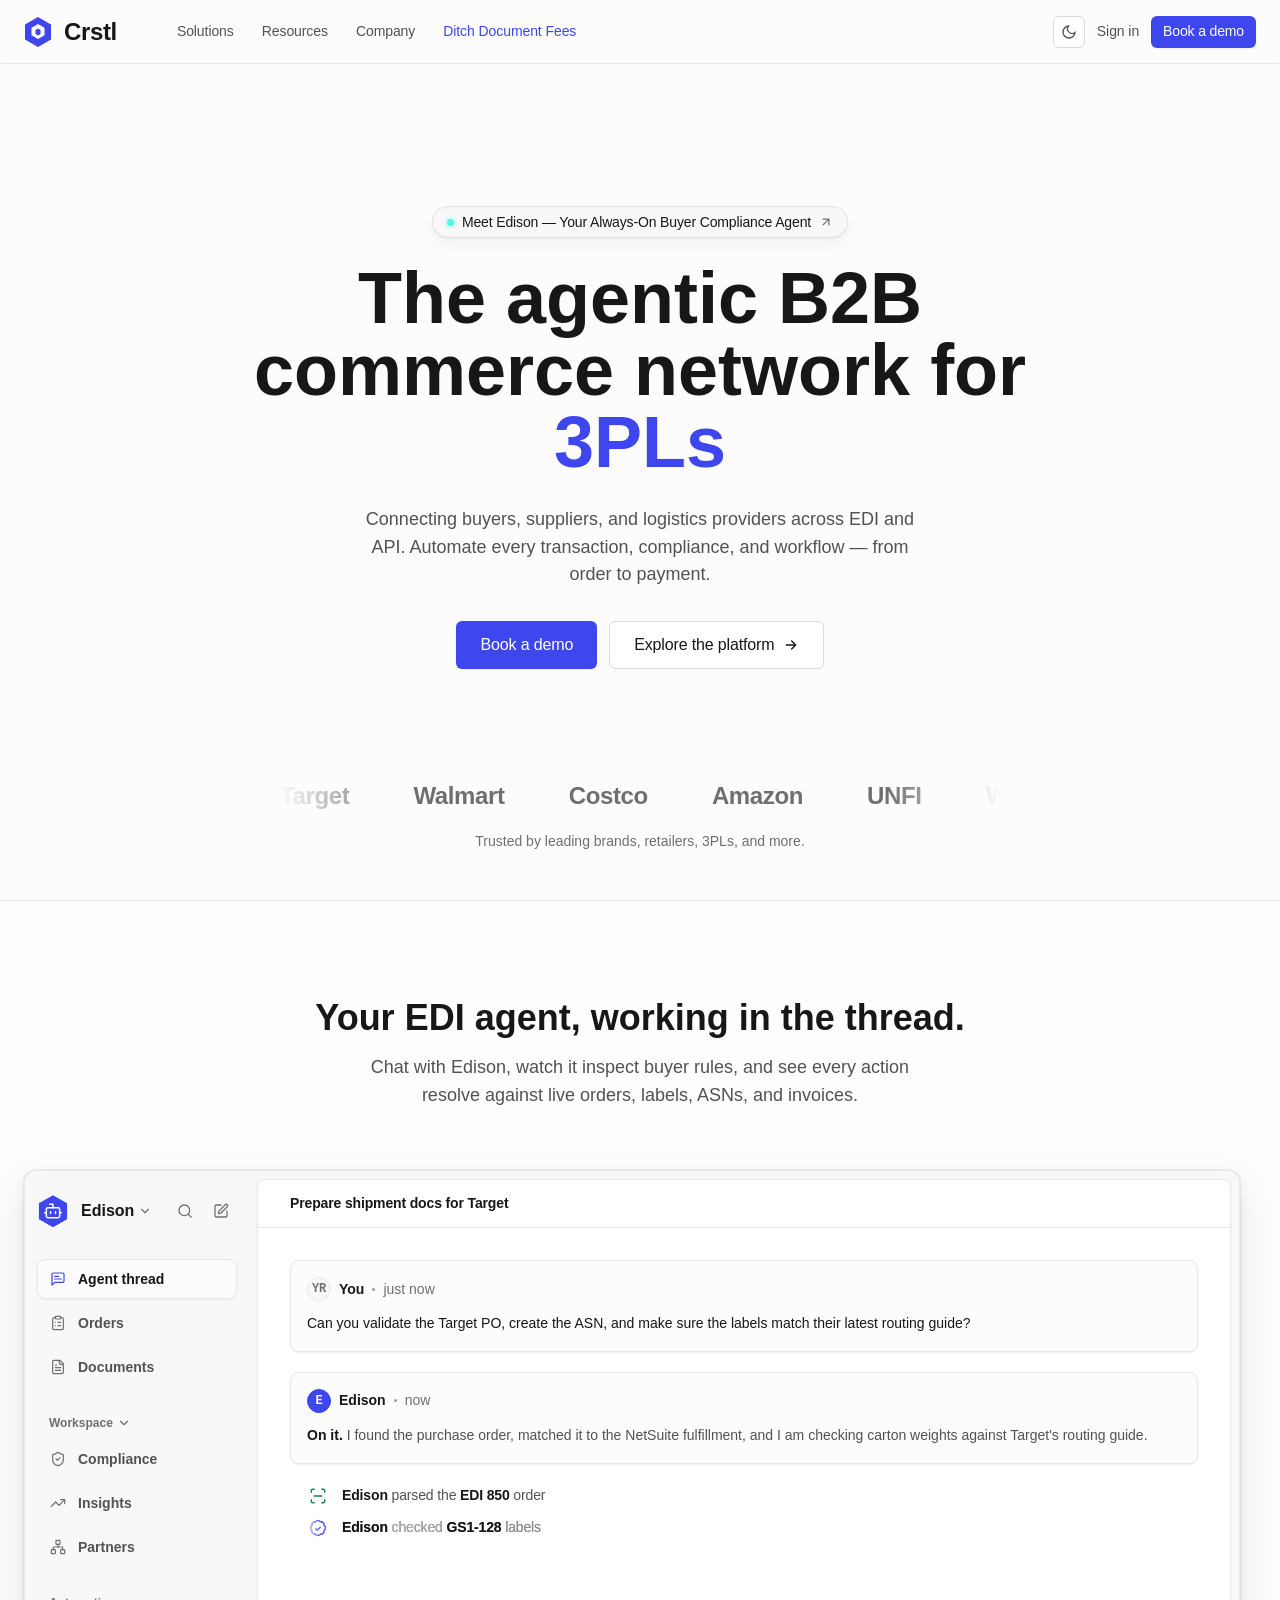
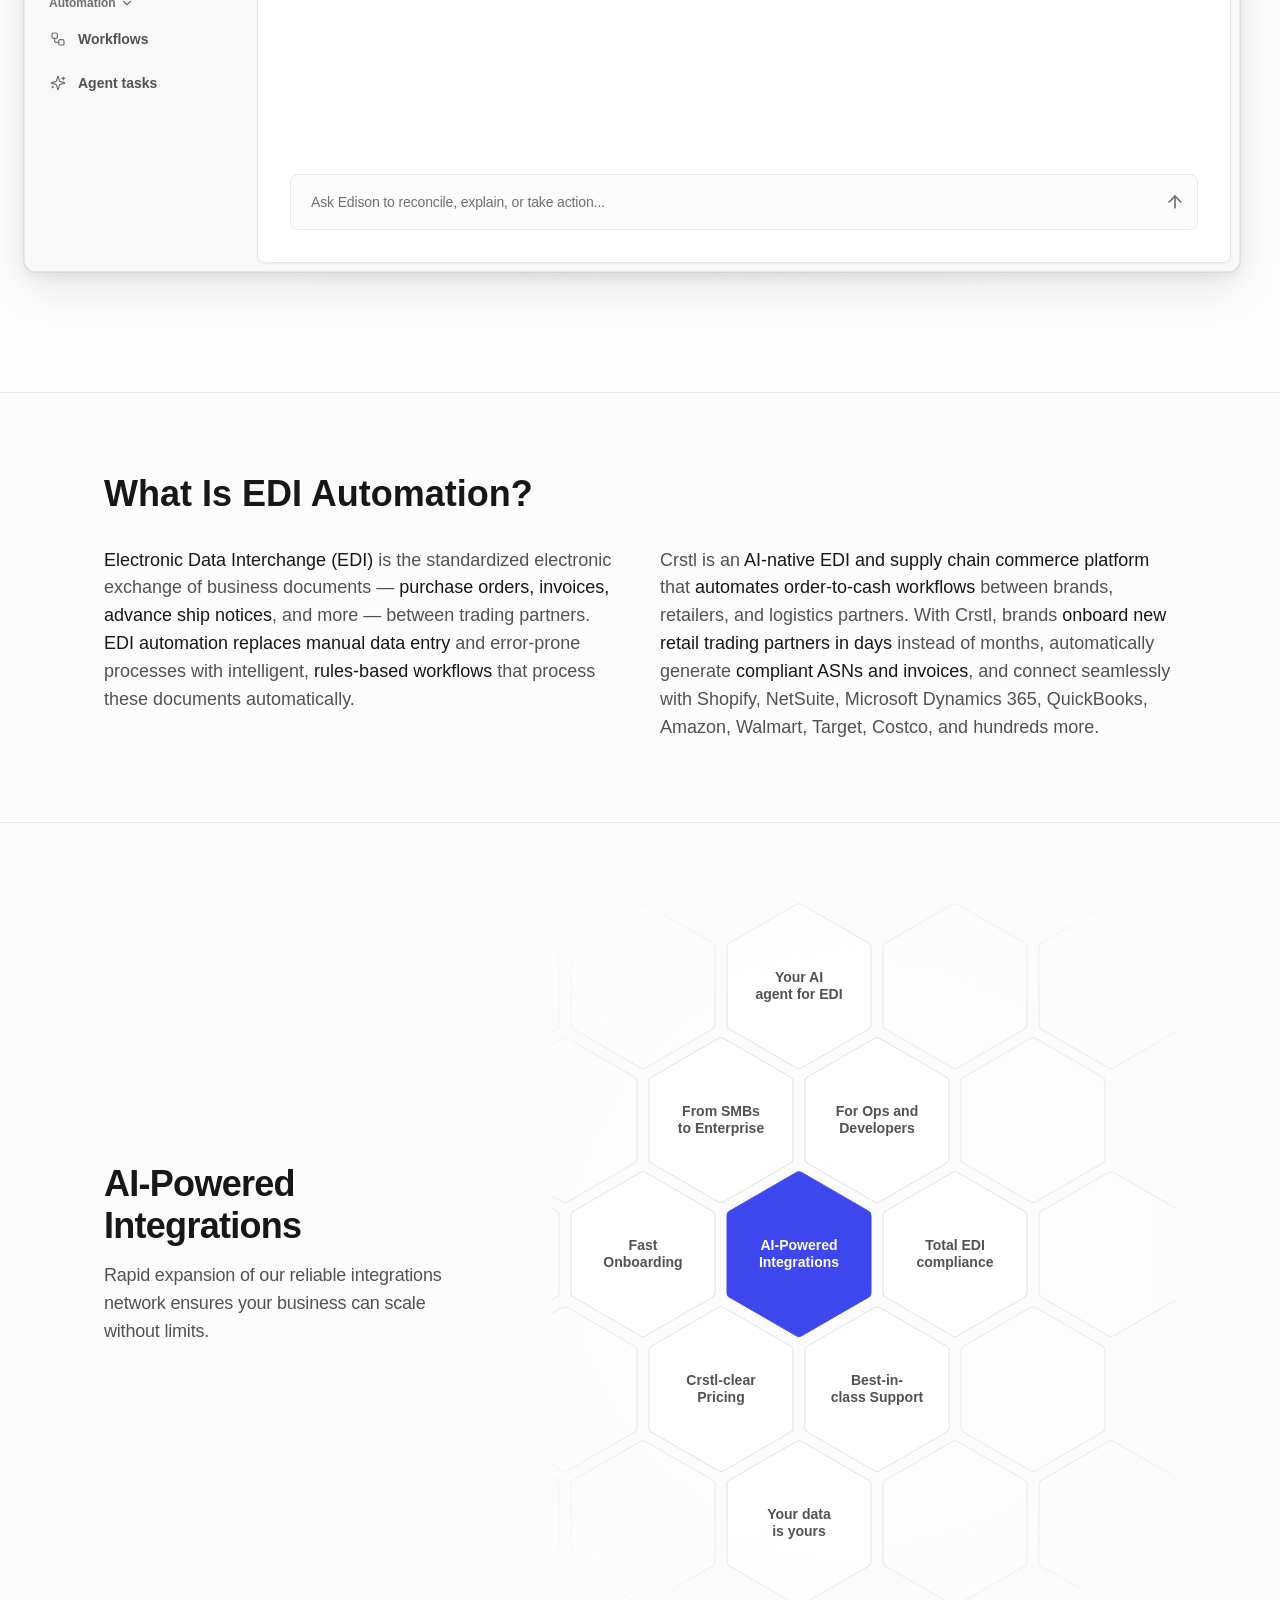
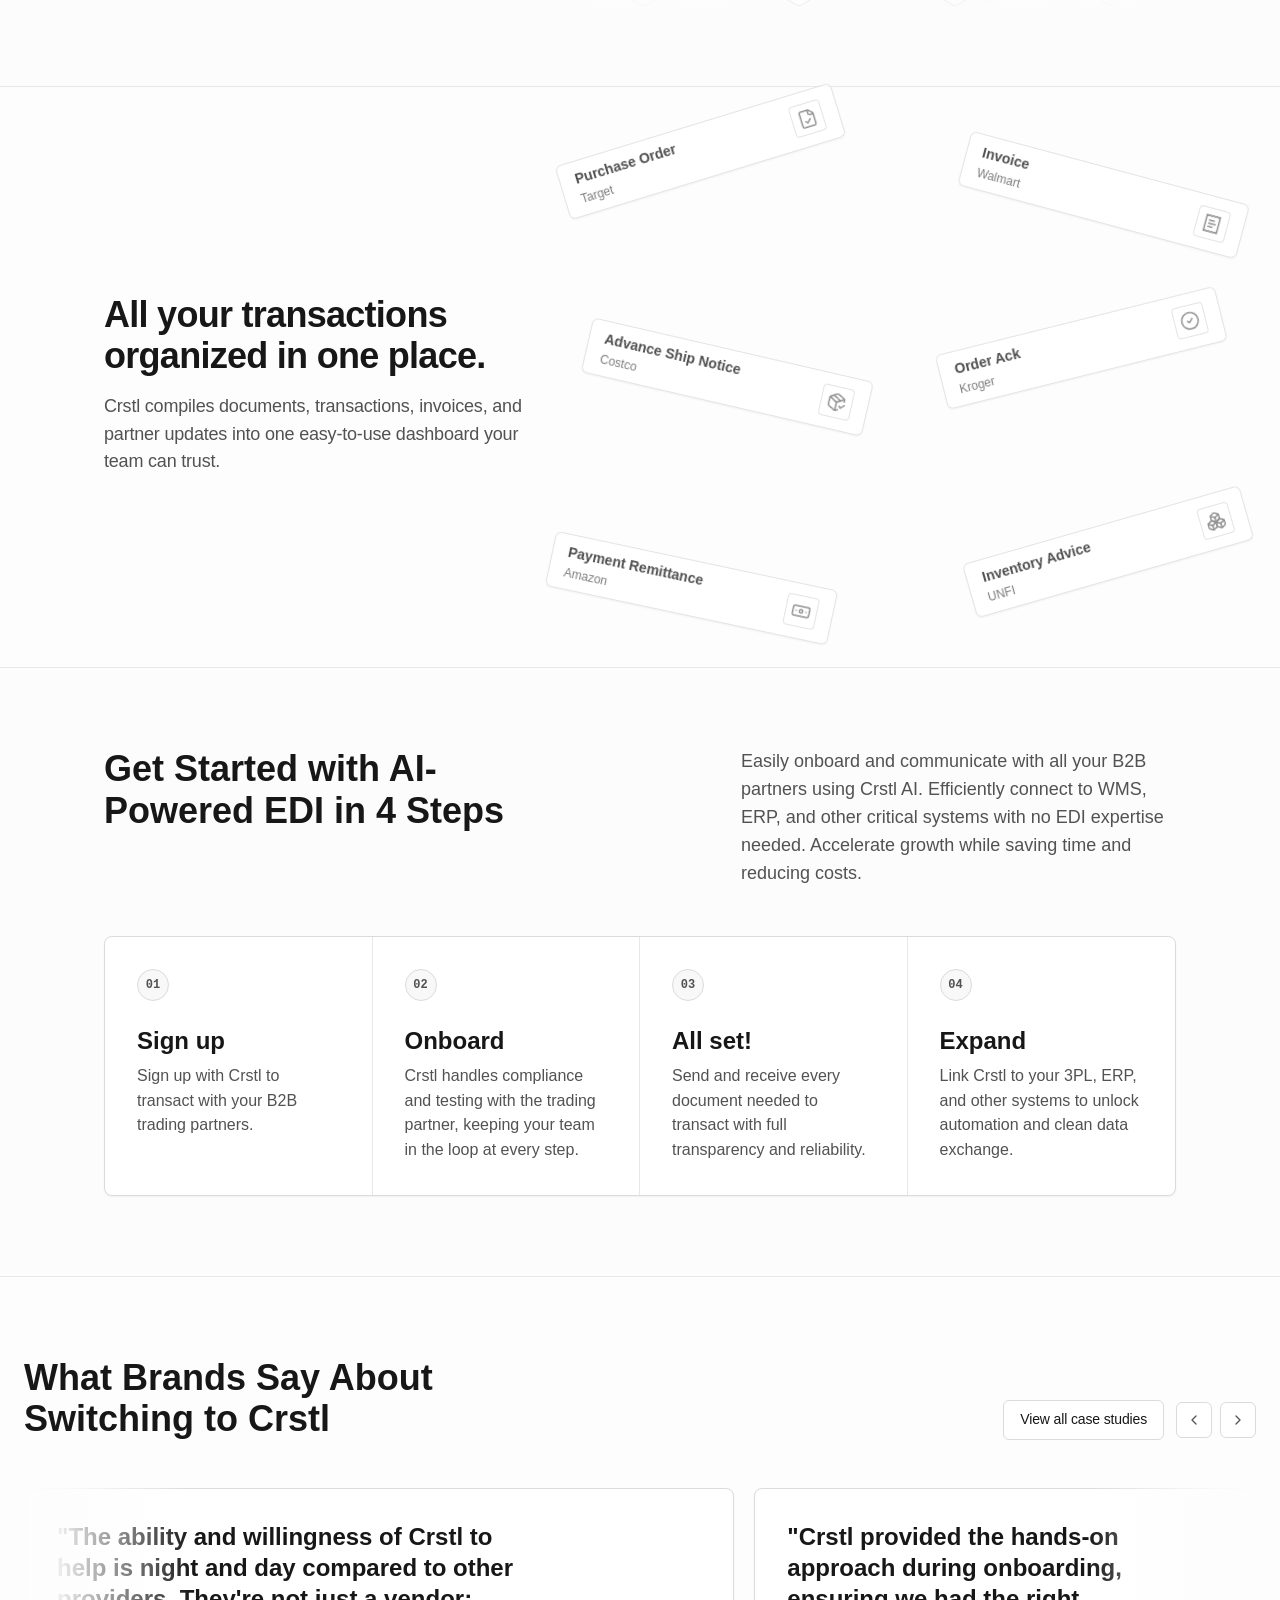
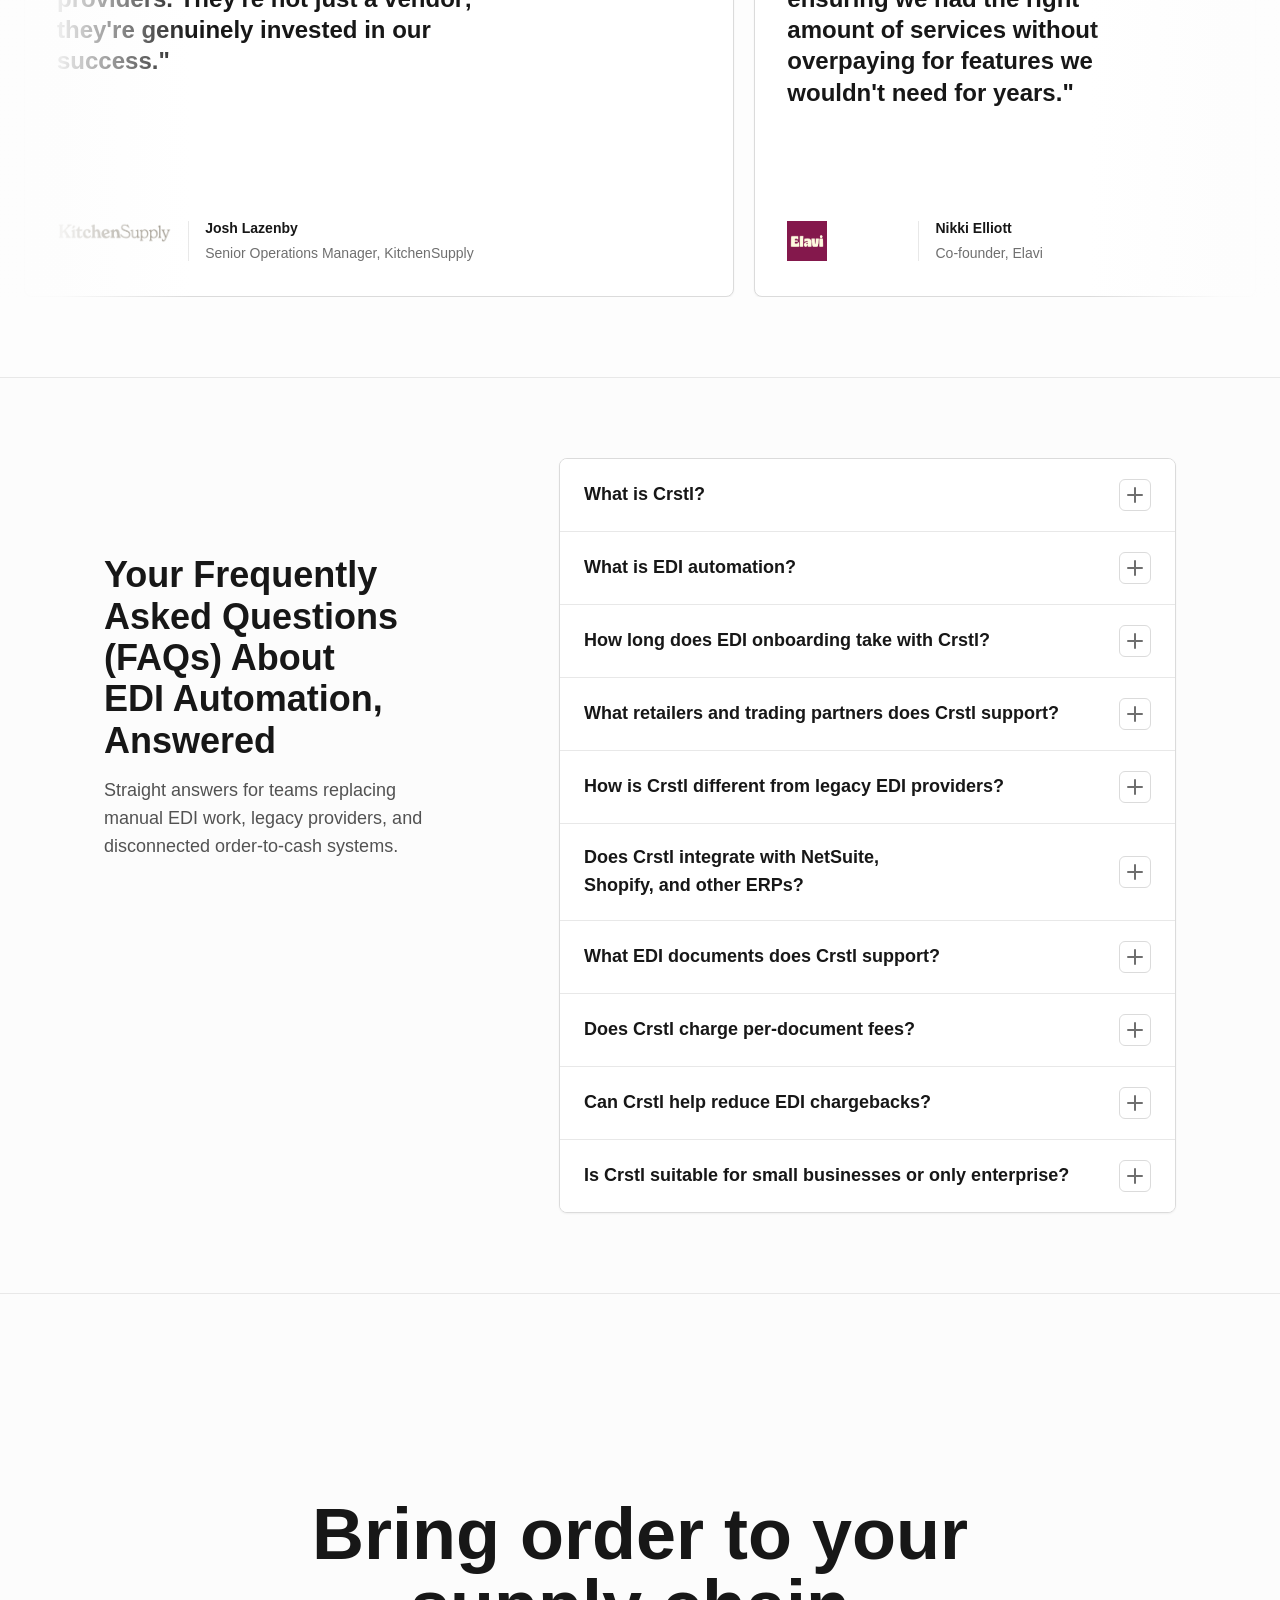
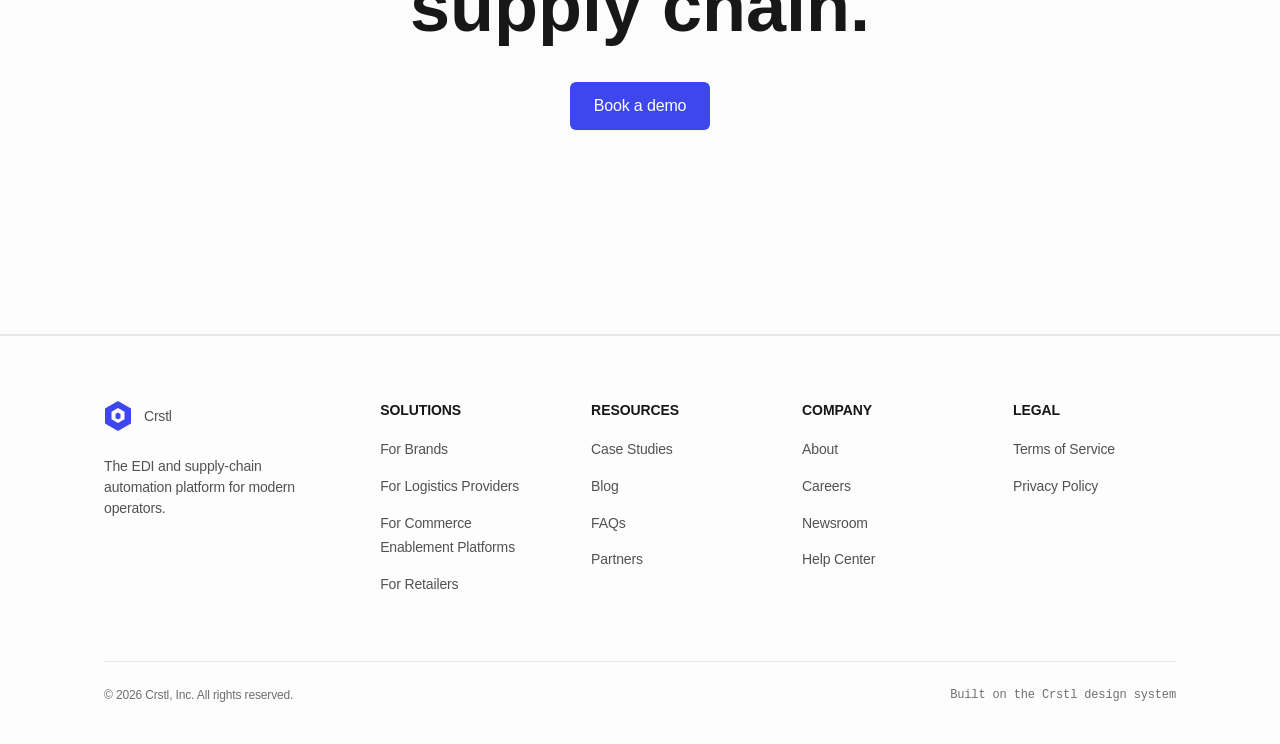
==== index.html @ 3ece81dc "Add GitHub Pages index" ====
<!DOCTYPE html>
<html lang="en" data-theme="light">
<head>
  <meta charset="UTF-8" />
  <meta name="viewport" content="width=device-width, initial-scale=1.0" />
  <title>Crstl — EDI &amp; supply-chain automation</title>

  <!-- The one and only design-system stylesheet -->
  <link rel="stylesheet" href="crstl-design-system.css" />
  <script src="crstl-brand-toggle.js" defer></script>

  <style>
    /* ========================================================================
       HOMEPAGE — visual-system layer.
       Hexagons, squares/rectangles, edge-fade masks, sequenced box reveals.
       Everything below references the design-system tokens — no raw values
       except geometry the token set intentionally leaves to the page.
       Geometry is functional only: no decorative background grids, corner
       ticks, corner slash marks, ornamental line work, or standalone shape badges.
       ===================================================================== */

    :root {
      --home-section-head-width: calc(var(--space-20) + var(--space-20) + var(--space-20) + var(--space-20) + var(--space-20) + var(--space-20) + var(--space-20) + var(--space-20));
      --home-brand-mark-width: calc(var(--size-control-sm) - var(--space-1));
      --home-marquee-width: calc(var(--content-width) - var(--space-20) - var(--space-20) - var(--space-20) - var(--space-20) - var(--space-20));
      --home-hero-art-width: calc(var(--space-20) + var(--space-20) + var(--space-20) + var(--space-20) + var(--space-20) + var(--space-10));
      --home-hero-art-width-compact: calc(var(--space-20) + var(--space-20) + var(--space-20) + var(--space-20) + var(--space-20) + var(--space-5));
      --home-hex-gap: calc(var(--space-2) - var(--borderwidth-md));
      --home-hex-row-offset: calc(var(--size-control-sm) - var(--space-1));
      --home-honeycomb-gap: var(--space-3);
      --home-honeycomb-grid-width: calc(100% + var(--space-20) + var(--space-20));
      --home-honeycomb-cell-width: clamp(calc(var(--space-20) + var(--space-8)), 18vw, calc(var(--space-20) + var(--space-16)));
      --home-honeycomb-row-offset: calc(0px - var(--space-8));
      --home-honeycomb-field-shift: calc(var(--space-5) - var(--home-honeycomb-cell-width) - var(--home-honeycomb-gap));
      --home-hex-corner-radius: var(--radius-xs);
      --home-comb-proximity-range: calc(var(--home-honeycomb-cell-width) + var(--space-20));
      --home-stack-stage-height: clamp(
        calc(var(--space-20) + var(--space-20) + var(--space-20) + var(--space-20) + var(--space-20)),
        34vw,
        calc(var(--space-20) + var(--space-20) + var(--space-20) + var(--space-20) + var(--space-20) + var(--space-5))
      );
      --home-stack-row-offset: calc(var(--home-txn-height) + var(--space-4));
      --home-txn-width: clamp(
        calc(var(--space-20) + var(--space-20) + var(--space-8)),
        30vw,
        calc(var(--space-20) + var(--space-20) + var(--space-20) + var(--space-12))
      );
      --home-txn-height: var(--size-row);
      --home-testimonial-logo-size: var(--size-avatar-lg);
      --home-icon-mark-size: var(--size-control-lg);
      --home-icon-mark-height: calc(var(--size-control-lg) + var(--space-1));
      --home-card-hover-lift: calc(var(--space-1) * -1);
      --home-motion-pulse-duration: 2400ms;
      --home-motion-sonar-duration: 2000ms;
      --home-motion-marquee-duration: 60000ms;
      --home-motion-connector-fill: 500ms;
      --home-motion-rotator-hold: 3300ms;
      --home-motion-rotator-reset: 400ms;
      --home-motion-pipeline-step: 3200ms;
      --home-motion-pipeline-reset: 2200ms;
      --home-motion-agent-row: 360ms;
      --home-motion-agent-active: 1250ms;
      --home-motion-agent-reset: 520ms;
      --home-motion-agent-shimmer: 1900ms;
      --home-motion-stack-arrange: 620ms;
      --home-motion-stack-arrange-stagger: 90ms;
      --home-motion-txn-icon-race: 1100ms;
      --home-motion-txn-icon-complete: 720ms;
      --home-motion-txn-icon-stagger: 120ms;
      --home-motion-stack-follow: 80ms;
      --home-motion-reveal-stagger: 90ms;
      --edison-nav-width: calc(var(--space-20) + var(--space-20) + var(--space-16));
    }

    /* ---------- shared layout ---------- */
    .wrap {
      width: 100%;
      max-width: var(--content-width);
      margin-inline: auto;
      padding-inline: var(--page-padding-inline);
    }
    .wrap--xl { max-width: var(--content-width-xl); }

    section { position: relative; }
    .section-anchor {
      position: absolute;
      inset: 0 auto auto 0;
      width: 1px;
      height: 1px;
      pointer-events: none;
    }

    .section-head { max-width: var(--home-section-head-width); margin-bottom: var(--space-12); }
    .section-head h2 {
      font: var(--weight-bold) var(--title-3);
      letter-spacing: var(--tracking-title-3);
      color: hsl(var(--text-primary));
      margin: var(--space-4) 0 var(--space-4);
    }
    .section-head p {
      font: var(--text-lg);
      letter-spacing: var(--tracking-lg);
      color: hsl(var(--text-secondary));
      margin: 0;
    }
    .transactions-split {
      display: grid;
      grid-template-columns: repeat(var(--grid-columns), minmax(0, 1fr));
      column-gap: var(--space-12);
      row-gap: var(--space-10);
      align-items: center;
    }
    .transactions-split .section-head {
      grid-column: 1 / span 5;
      margin-bottom: 0;
    }
    .transactions-split .stack-stage {
      grid-column: 7 / span 6;
    }

    /* ---------- header / nav ---------- */
    .site-header {
      position: sticky; top: 0;
      z-index: var(--layer-header);
      height: var(--size-nav);
      display: flex; align-items: center;
      background: hsl(var(--bg-base) / 0.78);
      backdrop-filter: blur(var(--blur-md)) saturate(160%);
      -webkit-backdrop-filter: blur(var(--blur-md)) saturate(160%);
      border-bottom: var(--borderwidth-sm) solid hsl(var(--border-muted));
    }
    .site-header .wrap {
      display: flex; align-items: center; gap: var(--space-8);
    }
    .brand {
      display: inline-flex; align-items: center; gap: var(--space-3);
      font: var(--weight-bold) var(--title-1);
      letter-spacing: var(--tracking-title-1);
      color: hsl(var(--text-primary));
    }
    .brand:hover { color: hsl(var(--text-primary)); }
    .brand-mark { width: var(--home-brand-mark-width); height: var(--size-control-sm); display: block; }
    .nav-links {
      --nav-highlight-x: 0px;
      --nav-highlight-w: 0px;
      --nav-menu-x: 0px;
      --nav-menu-width: 680px;
      --nav-menu-height: 320px;
      position: relative;
      display: flex; align-items: center; gap: var(--space-1);
      margin-left: var(--space-4);
      min-height: var(--size-nav);
    }
    .nav-menu__list {
      position: relative;
      display: flex;
      align-items: center;
      gap: var(--space-1);
    }
    .nav-menu__highlight {
      position: absolute;
      z-index: 0;
      top: 50%;
      left: 0;
      width: var(--nav-highlight-w);
      height: var(--size-control-sm);
      border-radius: var(--radius-pill);
      background: hsl(var(--bg-hover));
      border: var(--borderwidth-sm) solid hsl(var(--border-muted));
      opacity: 0;
      transform: translate3d(var(--nav-highlight-x), -50%, 0);
      transition:
        opacity var(--speed-feedback) var(--ease-standard),
        transform var(--speed-transition) var(--ease-out),
        width var(--speed-transition) var(--ease-out);
    }
    .nav-links.is-open .nav-menu__highlight { opacity: 1; }
    .nav-link {
      position: relative;
      z-index: 1;
      display: inline-flex;
      align-items: center;
      justify-content: center;
      gap: var(--space-1);
      height: var(--size-control-sm);
      padding: 0 var(--space-3);
      border: 0;
      border-radius: var(--radius-pill);
      background: transparent;
      font: var(--weight-medium) var(--text-sm);
      letter-spacing: var(--tracking-sm);
      color: hsl(var(--text-secondary));
      cursor: pointer;
      transition: color var(--speed-feedback) var(--ease-standard);
    }
    .nav-link:hover,
    .nav-link.is-active { color: hsl(var(--text-primary)); }
    .nav-link--accent { color: hsl(var(--accent)); }
    .nav-link--accent:hover { color: hsl(var(--accent-hover)); }
    .nav-menu__dropdown {
      position: absolute;
      z-index: var(--layer-dropdown);
      top: calc(100% + var(--space-2));
      left: 0;
      width: var(--nav-menu-width);
      height: var(--nav-menu-height);
      opacity: 0;
      visibility: hidden;
      pointer-events: none;
      transform: translate3d(var(--nav-menu-x), calc(var(--space-2) * -1), 0);
      transition:
        opacity var(--speed-feedback) var(--ease-standard),
        visibility 0s linear var(--speed-feedback),
        transform var(--speed-transition) var(--ease-out),
        width var(--speed-transition) var(--ease-out),
        height var(--speed-transition) var(--ease-out);
    }
    .nav-links.is-open .nav-menu__dropdown {
      opacity: 1;
      visibility: visible;
      pointer-events: auto;
      transform: translate3d(var(--nav-menu-x), 0, 0);
      transition:
        opacity var(--speed-feedback) var(--ease-standard),
        visibility 0s linear 0s,
        transform var(--speed-transition) var(--ease-out),
        width var(--speed-transition) var(--ease-out),
        height var(--speed-transition) var(--ease-out);
    }
    .nav-menu__surface {
      position: relative;
      width: 100%;
      height: 100%;
      overflow: hidden;
      border-radius: var(--radius-xl);
      background:
        linear-gradient(180deg, hsl(var(--bg-overlay) / 0.96), hsl(var(--bg-overlay) / 0.92)),
        hsl(var(--bg-overlay));
      border: var(--borderwidth-sm) solid hsl(var(--border-muted));
      box-shadow: var(--shadow-float);
      backdrop-filter: blur(var(--blur-lg)) saturate(180%);
      -webkit-backdrop-filter: blur(var(--blur-lg)) saturate(180%);
    }
    .nav-menu__surface::before {
      content: "";
      position: absolute;
      inset: 0;
      pointer-events: none;
      border-radius: inherit;
      background: linear-gradient(135deg, hsl(var(--text-primary) / 0.09), transparent 38%);
      opacity: 0.8;
    }
    .nav-menu-panel {
      position: absolute;
      inset: 0;
      display: flex;
      flex-direction: column;
      min-width: 100%;
      opacity: 0;
      visibility: hidden;
      transform: translateY(var(--space-2));
      transition:
        opacity var(--speed-feedback) var(--ease-standard),
        visibility 0s linear var(--speed-feedback),
        transform var(--speed-transition) var(--ease-out);
    }
    .nav-menu-panel.is-active {
      opacity: 1;
      visibility: visible;
      transform: translateY(0);
      transition-delay: 40ms, 0s, 0s;
    }
    .nav-panel__body {
      display: grid;
      flex: 1 1 auto;
      gap: 0;
      padding: var(--space-5) var(--space-6);
    }
    .nav-panel__body--solutions { grid-template-columns: minmax(0, 1.45fr) minmax(0, 1fr); }
    .nav-panel__body--resources { grid-template-columns: repeat(2, minmax(0, 1fr)); }
    .nav-panel__body--company { grid-template-columns: minmax(0, 1fr); }
    .nav-panel__group {
      min-width: 0;
      padding-right: var(--space-5);
    }
    .nav-panel__group + .nav-panel__group {
      padding-right: 0;
      padding-left: var(--space-5);
      border-left: var(--borderwidth-sm) solid hsl(var(--border-muted));
    }
    .nav-panel__eyebrow {
      margin: 0 0 var(--space-3);
      font: var(--weight-semibold) var(--text-xs);
      letter-spacing: 0.06em;
      text-transform: uppercase;
      color: hsl(var(--text-tertiary));
    }
    .nav-panel__items {
      display: grid;
      gap: var(--space-1);
    }
    .nav-panel__items--two { grid-template-columns: repeat(2, minmax(0, 1fr)); }
    .nav-panel__item {
      display: block;
      min-width: 0;
      padding: var(--space-2) var(--space-3);
      border-radius: var(--radius-md);
      color: hsl(var(--text-secondary));
      transition:
        background-color var(--speed-feedback) var(--ease-standard),
        color var(--speed-feedback) var(--ease-standard),
        transform var(--speed-feedback) var(--ease-standard);
    }
    .nav-panel__item:hover {
      background: hsl(var(--bg-hover));
      color: hsl(var(--text-primary));
      transform: translateY(-1px);
    }
    .nav-panel__title {
      display: block;
      font: var(--weight-semibold) var(--text-sm);
      letter-spacing: var(--tracking-sm);
      color: hsl(var(--text-primary));
    }
    .nav-panel__description {
      display: block;
      margin-top: 2px;
      font: var(--text-xs);
      letter-spacing: var(--tracking-xs);
      line-height: 1.35;
      color: hsl(var(--text-tertiary));
    }
    .nav-panel__footer {
      position: relative;
      z-index: 1;
      display: flex;
      align-items: center;
      justify-content: space-between;
      gap: var(--space-4);
      min-height: var(--size-header);
      padding: var(--space-3) var(--space-6);
      border-top: var(--borderwidth-sm) solid hsl(var(--border-muted));
      background: hsl(var(--bg-canvas) / 0.55);
      font: var(--text-sm);
      letter-spacing: var(--tracking-sm);
      color: hsl(var(--text-tertiary));
    }
    .nav-panel__footer strong {
      font-weight: var(--weight-semibold);
      color: hsl(var(--text-primary));
    }
    .nav-panel__footer a {
      display: inline-flex;
      align-items: center;
      gap: var(--space-1);
      color: hsl(var(--accent));
      font-weight: var(--weight-medium);
      white-space: nowrap;
    }
    .nav-panel__footer a:hover { color: hsl(var(--accent-hover)); }
    .nav-right { margin-left: auto; display: flex; align-items: center; gap: var(--space-3); }
    .nav-ghost {
      font: var(--weight-medium) var(--text-sm);
      letter-spacing: var(--tracking-sm);
      color: hsl(var(--text-secondary));
    }
    .nav-ghost:hover { color: hsl(var(--text-primary)); }

    /* above-the-fold: hero + trust strip share the first screen */
    .first-screen {
      min-height: calc(100svh - var(--size-nav));
      display: flex;
      flex-direction: column;
    }

    /* ---------- hero ---------- */
    .hero {
      flex: 1 1 auto;
      display: flex;
      align-items: center;
      padding-block: var(--space-20) var(--space-8);
      overflow: hidden;
    }
    .hero .wrap--xl {
      width: 100%;
      max-width: calc(var(--space-20) * 12);
      display: flex;
      flex-direction: column;
      align-items: center;
      text-align: center;
    }
    .hero-edison-pill {
      margin-bottom: var(--space-6);
    }
    .hero-copy {
      display: flex;
      flex-direction: column;
      align-items: center;
      width: 100%;
      max-width: 100%;
      min-width: 0;
    }
    .hero h1 {
      font: var(--weight-bold) var(--title-5);
      letter-spacing: 0;
      color: hsl(var(--text-primary));
      margin: 0 0 var(--space-5);
      max-width: 100%;
    }
    .hero h1 .accent { color: hsl(var(--accent)); }
    .hero-title-line,
    .hero-title-rotator {
      display: block;
    }
    .hero-title-line {
      white-space: nowrap;
    }
    .hero-title-rotator {
      color: hsl(var(--accent));
      text-align: center;
    }
    .hero-title-rotator .rotator > span {
      color: inherit;
    }
    /* rotating segment sits on its own centered line */
    .hero h1 .for {
      font-family: var(--font-display);
      font-style: italic;
      font-weight: var(--weight-regular);
      color: hsl(var(--text-primary));
    }
    .rotator {
      display: inline-grid;          /* all words stacked in one cell */
      vertical-align: bottom;
      overflow: hidden;
      height: 1.1em;
      text-align: center;
      justify-items: center;
    }
    .rotator > span {
      grid-area: 1 / 1;              /* overlap every word */
      color: hsl(var(--text-primary));
      white-space: nowrap;
      /* base = "waiting below"; fade + slide-up driven by the feedback token */
      opacity: 0;
      transform: translateY(0.6em);
      transition: opacity var(--speed-transition) var(--ease-standard),
                  transform var(--speed-transition) var(--ease-standard);
    }
    .rotator > span.is-current { opacity: 1; transform: translateY(0); }
    .rotator > span.is-prev    { opacity: 0; transform: translateY(-0.6em); }
    @media (prefers-reduced-motion: reduce) {
      .rotator > span { transition: none; }
    }
    .hero-sub {
      font: var(--text-lg);
      letter-spacing: 0;
      color: hsl(var(--text-secondary));
      width: 100%;
      max-width: 58ch;
      margin: 0 0 var(--space-8);
    }
    .hero-cta {
      display: flex;
      align-items: center;
      justify-content: center;
      gap: var(--space-3);
      flex-wrap: wrap;
    }

    /* ---------- brand marquee strip — blends into the hero (no band lines) ---------- */
    .logo-strip {
      flex: none;
      background: transparent;          /* same surface as the hero */
      padding-block: var(--space-4) var(--space-12);
    }
    .logo-strip-lead {
      text-align: center;
      margin-block: var(--space-5) 0;   /* shorthand was zeroing margin-inline: auto from .wrap */
      font: var(--text-sm);
      letter-spacing: 0;
      color: hsl(var(--text-tertiary));
    }
    /* narrower carousel, centered, edges faded out (edge-fade masks) */
    .marquee {
      position: relative;
      width: 100%;
      max-width: var(--home-marquee-width);
      margin-inline: auto;
      overflow: hidden;                 /* clip the track to the narrow box → centers */
      -webkit-mask-image: linear-gradient(90deg, transparent 0%, #000 16%, #000 84%, transparent 100%);
              mask-image: linear-gradient(90deg, transparent 0%, #000 16%, #000 84%, transparent 100%);
      -webkit-mask-repeat: no-repeat;
              mask-repeat: no-repeat;
    }
    .marquee-track {
      display: flex;
      align-items: center;
      width: max-content;
      animation: marquee var(--home-motion-marquee-duration) linear infinite;  /* slow drift */
    }
    .marquee:hover .marquee-track { animation-play-state: paused; }
    @keyframes marquee { to { transform: translateX(-50%); } }
    .brand-logo {
      flex: none;
      margin-right: var(--space-16);   /* margin, not gap → seamless -50% loop */
      font: var(--weight-semibold) var(--title-1);
      letter-spacing: var(--tracking-title-1);
      font-family: var(--font-display);
      color: hsl(var(--text-tertiary));
      white-space: nowrap;
      user-select: none;
      transition: color var(--speed-feedback) var(--ease-standard);
    }
    .brand-logo:hover { color: hsl(var(--text-primary)); }

    /* hero hexagon honeycomb visual */
    .hero-art {
      position: relative;
      aspect-ratio: 1 / 1;
      max-width: var(--home-hero-art-width);
      max-height: 56vh;
      margin-inline: auto;
      justify-self: end;
      -webkit-mask-image: radial-gradient(120% 120% at 60% 40%, #000 55%, transparent 88%);
              mask-image: radial-gradient(120% 120% at 60% 40%, #000 55%, transparent 88%);
    }
    .hex-grid {
      position: absolute; inset: 0;
      display: grid;
      grid-template-columns: repeat(5, 1fr);
      gap: var(--home-hex-gap);
    }
    .hex-grid .row-offset { transform: translateY(var(--home-hex-row-offset)); }
    .hexcell {
      position: relative;
      width: 100%;
      aspect-ratio: 1 / 1.1547;            /* pointy-top hexagon ratio */
      clip-path: polygon(50% 0%, 100% 25%, 100% 75%, 50% 100%, 0% 75%, 0% 25%);
      background: hsl(var(--border-muted));
      display: grid; place-items: center;
      box-shadow: var(--shadow-sm);
      transition: var(--transition-interactive);
    }
    /* clip-path eats borders; re-draw an inner fill so a hairline shows */
    .hexcell::before {
      content: "";
      position: absolute; inset: var(--border-hairline);
      clip-path: polygon(50% 0%, 100% 25%, 100% 75%, 50% 100%, 0% 75%, 0% 25%);
      background: hsl(var(--bg-surface));
    }
    .hexcell .glyph { position: relative; z-index: 1; }
    .hexcell .glyph {
      font: var(--weight-bold) var(--text-sm);
      color: hsl(var(--text-tertiary));
    }
    .hexcell.is-live::before { background: hsl(var(--accent)); }
    .hexcell.is-live .glyph { color: hsl(var(--text-on-accent)); }
    .hexcell.is-aqua::before { background: hsl(var(--aqua) / 0.16); }
    .hexcell.is-aqua .glyph { color: hsl(var(--cat-teal)); }

    /* ---------- band / boxed sections ---------- */
    .band { border-top: var(--borderwidth-sm) solid hsl(var(--border-muted)); }
    .band--muted { background: hsl(var(--bg-subtle)); }
    .pad { padding-block: var(--space-20); }

    /* metric strip — delineated boxes */
    .metrics {
      display: grid;
      grid-template-columns: repeat(4, 1fr);
      border: var(--borderwidth-sm) solid hsl(var(--border-default));
      border-radius: var(--radius-lg);
      overflow: hidden;
      background: hsl(var(--bg-surface));
    }
    .metric {
      padding: var(--space-8);
      border-right: var(--borderwidth-sm) solid hsl(var(--border-muted));
    }
    .metric:last-child { border-right: none; }
    .metric .num {
      font: var(--weight-bold) var(--title-3);
      letter-spacing: var(--tracking-title-3);
      color: hsl(var(--text-primary));
    }
    .metric .num .mono { font-family: var(--font-mono); }
    .metric .label {
      margin-top: var(--space-2);
      font: var(--text-sm); color: hsl(var(--text-secondary));
    }

    .edison-section {
      overflow: hidden;
    }
    .edison-section .wrap--xl {
      display: grid;
      gap: var(--space-10);
    }
    .edison-copy {
      width: 100%;
      max-width: calc(var(--space-20) * 9);
      margin-inline: auto;
      text-align: center;
    }
    .edison-copy h2 {
      font: var(--weight-bold) var(--title-3);
      letter-spacing: 0;
      color: hsl(var(--text-primary));
      margin: var(--space-4) 0;
    }
    .edison-copy p {
      max-width: 58ch;
      margin: 0 auto;
      font: var(--text-lg);
      letter-spacing: 0;
      color: hsl(var(--text-secondary));
    }

    .edi-automation-section {
      overflow: hidden;
      background: hsl(var(--bg-base));
    }
    .edi-automation-layout {
      position: relative;
      display: grid;
      grid-template-columns: repeat(var(--grid-columns), minmax(0, 1fr));
      column-gap: var(--space-10);
      row-gap: var(--space-8);
      align-items: start;
    }
    .edi-automation-title {
      grid-column: 1 / span 6;
      grid-row: 1;
      margin: 0;
      min-width: 0;
      color: hsl(var(--text-primary));
      font: var(--weight-bold) var(--title-3);
      letter-spacing: 0;
      text-wrap: balance;
    }
    .edi-automation-lead,
    .edi-automation-detail {
      grid-row: 2;
      margin: 0;
      min-width: 0;
      color: hsl(var(--text-secondary));
      font: var(--text-lg);
      letter-spacing: 0;
      text-wrap: pretty;
    }
    .edi-automation-lead {
      grid-column: 1 / span 6;
    }
    .edi-automation-detail {
      grid-column: 7 / span 6;
    }
    .edi-automation-emphasis {
      color: hsl(var(--text-primary));
      font-weight: inherit;
    }

    /* ---------- INTERACTIVE HEXAGON FEATURE SECTION ---------- */
    .feature-split {
      display: grid;
      grid-template-columns: 0.9fr 1.1fr;
      gap: var(--space-16);
      align-items: center;
    }
    .feature-split--network {
      grid-template-columns: minmax(0, 0.78fr) minmax(0, 1.22fr);
      gap: var(--space-12);
    }
    .feature-copy h2 {
      font: var(--weight-bold) var(--title-3);
      letter-spacing: var(--tracking-title-3);
      color: hsl(var(--text-primary));
      margin: var(--space-4) 0;
      min-height: 2.4em;
    }
    .feature-copy > p {
      font: var(--text-lg); letter-spacing: var(--tracking-lg);
      color: hsl(var(--text-secondary));
      margin: 0 0 var(--space-6); min-height: 4.6em;
    }
    .feature-copy--section {
      max-width: calc(var(--space-20) + var(--space-20) + var(--space-20) + var(--space-20) + var(--space-16));
    }
    .feature-copy--section h2 {
      min-height: auto;
      margin: 0 0 var(--space-4);
    }
    .feature-copy--section > p {
      min-height: auto;
      max-width: 36ch;
      margin: 0;
    }
    .feature-tag {
      display: inline-flex; align-items: center; gap: var(--space-2);
      font: var(--weight-medium) var(--text-xs);
      font-family: var(--font-mono);
      color: hsl(var(--token-keyword));
      padding: var(--space-1) var(--space-2);
      border: var(--borderwidth-sm) solid hsl(var(--border-muted));
      border-radius: var(--radius-xs);
      background: hsl(var(--accent-tint));
    }

    /* the honeycomb that fades at the edge */
    .honeycomb-frame {
      position: relative;
      display: grid;
      justify-items: center;
      width: 100%;
      overflow: hidden;
      isolation: isolate;
    }
    .honeycomb-frame::after {
      content: "";
      position: absolute;
      inset: 0;
      z-index: 2;
      pointer-events: none;
      background: var(--fade-soft-radial-overlay);
    }
    .honeycomb {
      position: relative;
      z-index: 1;
      width: var(--home-honeycomb-grid-width);
      display: grid;
      justify-items: center;
      transform: translateX(var(--home-honeycomb-field-shift));
    }
    .honeycomb-row {
      display: flex;
      justify-content: center;
      gap: var(--home-honeycomb-gap);
      width: 100%;
    }
    .honeycomb-row + .honeycomb-row {
      margin-top: var(--home-honeycomb-row-offset);
    }
    .comb {
      position: relative;
      flex: 0 0 var(--home-honeycomb-cell-width);
      width: var(--home-honeycomb-cell-width);
      aspect-ratio: 1 / 1.1547;
      border-radius: var(--home-hex-corner-radius);
      background: transparent;
      display: grid; place-items: center;
      cursor: pointer; border: none; padding: 0;
      transform: scale(var(--comb-scale, 1));
      transform-origin: center;
      will-change: transform;
      transition: filter var(--speed-transition) var(--ease-out);
    }
    .comb-shape {
      position: absolute;
      inset: 0;
      width: 100%;
      height: 100%;
      overflow: visible;
      pointer-events: none;
    }
    .comb-shape path {
      fill: hsl(var(--bg-surface));
      stroke: hsl(var(--border-secondary));
      stroke-width: var(--borderwidth-sm);
      transition: fill var(--speed-feedback) var(--ease-standard),
                  stroke var(--speed-feedback) var(--ease-standard);
    }
    .comb .label {
      position: relative; z-index: 1;
      width: 70%;
      font: var(--weight-semibold) var(--text-sm);
      line-height: 1.22;
      letter-spacing: 0;
      text-align: center;
      text-wrap: balance;
      overflow-wrap: break-word;
      color: hsl(var(--text-secondary));
      transition: color var(--speed-feedback) var(--ease-standard);
    }
    .comb--ghost.is-near { z-index: 1; }
    .comb:not(.comb--ghost):is(.is-near, :hover, :focus-visible, .is-active) { z-index: 2; }
    .comb:hover,
    .comb:focus-visible { filter: drop-shadow(var(--shadow-md)); }
    .comb--ghost {
      pointer-events: none;
    }
    .comb--ghost .comb-shape path {
      fill: hsl(var(--bg-surface) / 0.32);
      stroke: hsl(var(--border-secondary) / 0.76);
    }
    .comb.is-active .comb-shape path {
      fill: hsl(var(--accent));
      stroke: hsl(var(--accent));
    }
    .comb.is-active .label { color: hsl(var(--text-on-accent)); }
    .comb:focus-visible { outline: var(--focus-ring-width) solid hsl(var(--focus-ring)); outline-offset: var(--focus-ring-offset); }

    /* ---------- SCATTERED → STACK (trigger choreography) ---------- */
    .stack-stage {
      position: relative;
      isolation: isolate;
      height: var(--home-stack-stage-height);
      border: none;
      border-radius: 0;
      background: transparent;
      overflow: visible;
    }
    .stack-stage.is-arranging {
      --home-motion-stack-follow: var(--home-motion-stack-arrange);
    }
    .stack-stage.is-arranging .txn {
      transition-delay: var(--txn-arrange-delay);
    }
    .txn {
      --txn-border-color: hsl(var(--border-default));
      --txn-arrange-delay: 0ms;
      --txn-x: 0px;
      --txn-y: 0px;
      --txn-rot: 0deg;
      --txn-lift: 0px;
      --txn-scale: 1;
      --txn-shadow: var(--shadow-sm);
      position: absolute;
      left: 0;
      top: 0;
      z-index: 2;
      isolation: isolate;
      width: var(--home-txn-width);
      min-height: var(--home-txn-height);
      display: grid;
      grid-template-columns: minmax(0, 1fr) var(--size-control-sm);
      gap: var(--space-3);
      align-items: center;
      padding: var(--space-2) var(--space-4);
      border: none;
      border-radius: var(--radius-md);
      background: hsl(var(--bg-surface));
      box-shadow:
        inset 0 0 0 var(--borderwidth-sm) var(--txn-border-color),
        var(--txn-shadow);
      font: var(--text-sm);
      color: hsl(var(--text-secondary));
      transform: translate3d(var(--txn-x), calc(var(--txn-y) - var(--txn-lift)), 0) rotate(var(--txn-rot)) scale(var(--txn-scale));
      transition:
        transform var(--home-motion-stack-follow) var(--ease-standard),
        opacity var(--home-motion-stack-follow) var(--ease-standard),
        box-shadow var(--home-motion-stack-follow) var(--ease-standard);
      transition-delay: 0ms;
      will-change: transform;
    }
    .txn-icon-frame {
      position: relative;
      z-index: 2;
      display: grid;
      place-items: center;
      width: var(--size-control-sm);
      height: var(--size-control-sm);
      border-radius: var(--radius-sm);
      background: hsl(var(--bg-surface));
      box-shadow: inset 0 0 0 var(--borderwidth-sm) hsl(var(--border-default));
      color: hsl(var(--text-tertiary));
      overflow: hidden;
    }
    .txn-icon {
      position: relative;
      z-index: 2;
      width: calc(var(--space-4) + var(--space-1));
      height: calc(var(--space-4) + var(--space-1));
      fill: none;
      stroke: currentColor;
      stroke-width: 1.8;
      stroke-linecap: round;
      stroke-linejoin: round;
      transition: color var(--speed-feedback) var(--ease-standard);
    }
    .txn-icon-trace {
      position: absolute;
      inset: 0;
      z-index: 1;
      width: 100%;
      height: 100%;
      pointer-events: none;
    }
    .txn-icon-trace-rect {
      fill: none;
      opacity: 0;
      stroke: hsl(var(--accent));
      stroke-width: var(--borderwidth-sm);
      stroke-linecap: round;
      stroke-linejoin: round;
      stroke-dasharray: 0.44 0.56;
      stroke-dashoffset: 1;
      filter: drop-shadow(0 0 3px hsl(var(--accent) / 0.24));
      vector-effect: non-scaling-stroke;
    }
    .txn:is(.is-scanning, .is-complete) .txn-icon-frame {
      box-shadow: none;
      color: hsl(var(--accent));
    }
    .txn.is-scanning .txn-icon-trace-rect {
      opacity: 0.9;
      animation: txnIconTraceRace var(--home-motion-txn-icon-race) linear 2;
    }
    .txn.is-complete .txn-icon-trace-rect {
      opacity: 0.96;
      animation: txnIconTraceComplete var(--home-motion-txn-icon-complete) var(--ease-out) forwards;
    }
    @keyframes txnIconTraceRace {
      from { stroke-dashoffset: 1; }
      to { stroke-dashoffset: -1; }
    }
    @keyframes txnIconTraceComplete {
      0% {
        stroke: hsl(var(--accent));
        stroke-dasharray: 0.44 0.56;
        stroke-dashoffset: 1;
        filter: drop-shadow(0 0 3px hsl(var(--accent) / 0.22));
      }
      100% {
        stroke: hsl(var(--accent));
        stroke-dasharray: 1 0;
        stroke-dashoffset: 0;
        filter: drop-shadow(0 0 3px hsl(var(--accent) / 0.2));
      }
    }
    .txn-main {
      position: relative;
      z-index: 2;
      display: grid;
      gap: 1px;
      min-width: 0;
    }
    .txn-type {
      min-width: 0;
      color: hsl(var(--text-primary));
      font: var(--weight-semibold) var(--text-sm);
      letter-spacing: 0;
      white-space: nowrap;
      overflow: hidden;
      text-overflow: ellipsis;
    }
    .txn-partner {
      color: hsl(var(--text-secondary));
      font: var(--text-xs);
      letter-spacing: 0;
      white-space: nowrap;
      overflow: hidden;
      text-overflow: ellipsis;
    }

    /* ---------- workflow steps ---------- */
    .workflow-head {
      display: grid;
      grid-template-columns: repeat(var(--grid-columns), minmax(0, 1fr));
      column-gap: var(--space-5);
      row-gap: var(--space-6);
      align-items: start;
      margin-bottom: var(--space-12);
    }
    .workflow-title {
      grid-column: 1 / span 6;
      margin: 0;
      font: var(--weight-bold) var(--title-3);
      letter-spacing: 0;
      color: hsl(var(--text-primary));
      text-wrap: balance;
    }
    .workflow-copy {
      grid-column: 8 / span 5;
      margin: 0;
      font: var(--text-lg);
      letter-spacing: 0;
      color: hsl(var(--text-secondary));
    }
    .workflow-steps {
      display: grid;
      grid-template-columns: repeat(4, minmax(0, 1fr));
      overflow: hidden;
      background: hsl(var(--bg-surface));
      border: var(--borderwidth-sm) solid hsl(var(--border-default));
      border-radius: var(--radius-lg);
      box-shadow: var(--shadow-sm);
    }
    .workflow-step {
      min-width: 0;
      min-height: calc(var(--space-20) + var(--space-16));
      padding: var(--space-8);
      border-right: var(--borderwidth-sm) solid hsl(var(--border-muted));
    }
    .workflow-step:last-child { border-right: none; }
    .workflow-step-number {
      display: inline-grid;
      place-items: center;
      width: var(--size-control-sm);
      height: var(--size-control-sm);
      margin-bottom: var(--space-6);
      border: var(--borderwidth-sm) solid hsl(var(--border-default));
      border-radius: var(--radius-pill);
      background: hsl(var(--bg-muted));
      color: hsl(var(--text-secondary));
      font: var(--weight-semibold) var(--text-xs);
      font-family: var(--font-mono);
      letter-spacing: 0;
    }
    .workflow-step h3 {
      margin: 0 0 var(--space-2);
      font: var(--weight-semibold) var(--title-1);
      letter-spacing: 0;
      color: hsl(var(--text-primary));
    }
    .workflow-step p {
      margin: 0;
      font: var(--text-base);
      letter-spacing: 0;
      color: hsl(var(--text-secondary));
    }

    /* ---------- testimonial carousel ---------- */
    .testimonials {
      overflow: hidden;
    }
    .testimonials-head {
      display: grid;
      grid-template-columns: repeat(var(--grid-columns), minmax(0, 1fr));
      column-gap: var(--space-5);
      row-gap: var(--space-6);
      align-items: end;
      margin-bottom: var(--space-12);
    }
    .testimonials-title-group {
      grid-column: 1 / span 7;
    }
    .testimonials h2 {
      max-width: calc(var(--space-20) * 6);
      margin: 0;
      color: hsl(var(--text-primary));
      font: var(--weight-bold) var(--title-3);
      letter-spacing: 0;
      text-wrap: balance;
    }
    .testimonials-actions {
      grid-column: 9 / span 4;
      justify-self: end;
      display: flex;
      align-items: center;
      gap: var(--space-3);
    }
    .testimonial-controls {
      display: flex;
      align-items: center;
      gap: var(--space-2);
    }
    .testimonial-arrow {
      display: grid;
      place-items: center;
      width: var(--size-control-md);
      height: var(--size-control-md);
      border: var(--borderwidth-sm) solid hsl(var(--border-default));
      border-radius: var(--radius-md);
      background: hsl(var(--bg-surface));
      color: hsl(var(--text-secondary));
      cursor: pointer;
      transition: var(--transition-interactive);
    }
    .testimonial-arrow:hover {
      background: hsl(var(--bg-hover));
      color: hsl(var(--text-primary));
      border-color: hsl(var(--border-strong));
    }
    .testimonial-arrow:active { transform: scale(0.98); }
    .testimonial-arrow:focus-visible {
      outline: var(--focus-ring-width) solid hsl(var(--focus-ring));
      outline-offset: var(--focus-ring-offset);
      box-shadow: 0 0 0 var(--focus-ring-offset) hsl(var(--bg-base));
    }
    .testimonial-arrow svg {
      width: var(--size-icon-sm);
      height: var(--size-icon-sm);
    }
    .testimonial-frame {
      --testimonial-rail-padding: max(var(--page-padding-inline), calc((100vw - var(--content-width-xl)) / 2 + var(--page-padding-inline)));
      --testimonial-grid-width: min(calc(100vw - (var(--testimonial-rail-padding) * 2)), calc(var(--content-width-xl) - (var(--page-padding-inline) * 2)));
      --testimonial-grid-gap: var(--space-5);
      position: relative;
      isolation: isolate;
    }
    .testimonial-frame::before,
    .testimonial-frame::after {
      content: "";
      position: absolute;
      z-index: 3;
      top: 0;
      bottom: 0;
      width: min(18vw, calc(var(--space-20) * 2.4));
      pointer-events: none;
    }
    .testimonial-frame::before {
      left: 0;
      background: linear-gradient(90deg, hsl(var(--bg-subtle)) 0%, hsl(var(--bg-subtle) / 0.92) 32%, hsl(var(--bg-subtle) / 0) 100%);
    }
    .testimonial-frame::after {
      right: 0;
      background: linear-gradient(270deg, hsl(var(--bg-subtle)) 0%, hsl(var(--bg-subtle) / 0.92) 32%, hsl(var(--bg-subtle) / 0) 100%);
    }
    .testimonial-viewport {
      position: relative;
      z-index: 1;
      width: 100%;
      overflow-x: auto;
      overflow-y: hidden;
      scroll-snap-type: x mandatory;
      scroll-behavior: smooth;
      scroll-padding-inline: var(--testimonial-rail-padding);
      scrollbar-width: none;
    }
    .testimonial-viewport::-webkit-scrollbar { display: none; }
    .testimonial-track {
      position: relative;
      z-index: 1;
      display: grid;
      grid-auto-flow: column;
      grid-auto-columns: calc((var(--testimonial-grid-width) - (var(--testimonial-grid-gap) * 11)) / 12);
      align-items: stretch;
      gap: var(--testimonial-grid-gap);
      width: max-content;
      padding-inline: var(--testimonial-rail-padding);
    }
    .testimonial-card {
      position: relative;
      display: flex;
      min-width: 0;
      min-height: calc(var(--space-20) * 4.8);
      flex-direction: column;
      overflow: hidden;
      background: hsl(var(--bg-surface));
      border: var(--borderwidth-sm) solid hsl(var(--border-default));
      border-radius: var(--radius-lg);
      box-shadow: var(--shadow-sm);
      color: hsl(var(--text-primary));
      transition: var(--transition-interactive);
      scroll-snap-align: start;
    }
    .testimonial-card--xl { grid-column: span 8; }
    .testimonial-card--lg { grid-column: span 7; }
    .testimonial-card--md { grid-column: span 5; }
    .testimonial-card--sm { grid-column: span 4; }
    .testimonial-card:hover {
      border-color: hsl(var(--border-strong));
    }
    .testimonial-card:focus-visible {
      outline: var(--focus-ring-width) solid hsl(var(--focus-ring));
      outline-offset: var(--focus-ring-offset);
      box-shadow:
        0 0 0 var(--focus-ring-offset) hsl(var(--bg-base)),
        var(--shadow-md);
    }
    .testimonial-company-logo {
      position: relative;
      z-index: 1;
      display: block;
      width: clamp(var(--home-testimonial-logo-size), 9vw, calc(var(--space-20) + var(--space-10)));
      height: var(--home-testimonial-logo-size);
      flex: none;
    }
    .testimonial-company-logo img {
      max-width: 100%;
      max-height: 100%;
      object-fit: contain;
      object-position: left center;
      display: block;
    }
    .testimonial-body {
      position: relative;
      z-index: 1;
      display: flex;
      flex: 1;
      flex-direction: column;
      padding: var(--space-8);
    }
    .testimonial-quote {
      margin: 0;
      color: hsl(var(--text-primary));
      font: var(--weight-semibold) var(--title-1);
      letter-spacing: 0;
      max-width: 24ch;
    }
    .testimonial-card--xl .testimonial-quote { max-width: 44ch; }
    .testimonial-card--lg .testimonial-quote { max-width: 36ch; }
    .testimonial-card--md .testimonial-quote { max-width: 28ch; }
    .testimonial-card--sm .testimonial-quote { max-width: 22ch; }
    .testimonial-byline {
      display: flex;
      align-items: center;
      gap: var(--space-4);
      margin-top: auto;
      padding-top: var(--space-12);
    }
    .testimonial-byline-divider {
      width: var(--borderwidth-sm);
      height: var(--size-avatar-lg);
      background: hsl(var(--border-muted));
      flex: none;
    }
    .testimonial-name {
      color: hsl(var(--text-primary));
      font: var(--weight-semibold) var(--text-sm);
      letter-spacing: 0;
    }
    .testimonial-role {
      margin-top: var(--space-1);
      color: hsl(var(--text-tertiary));
      font: var(--text-sm);
      letter-spacing: 0;
    }
    @media (prefers-reduced-motion: reduce) {
      .txn.is-scanning .txn-icon-trace-rect,
      .txn.is-complete .txn-icon-trace-rect {
        animation: none;
      }
      .txn.is-complete .txn-icon-trace-rect {
        opacity: 0.96;
        stroke-dasharray: 1 0;
        stroke-dashoffset: 0;
      }
      .testimonial-viewport {
        scroll-behavior: auto;
      }
    }

    /* ---------- sequenced box reveals ---------- */
    .reveal {
      opacity: 0; transform: translateY(var(--space-4)) scale(0.985);
      transition: opacity var(--speed-transition) var(--ease-standard), transform var(--speed-transition) var(--ease-standard);
    }
    .reveal.in { opacity: 1; transform: none; }

    /* ---------- feature cards (delineating boxes) ---------- */
    .card-grid {
      display: grid;
      grid-template-columns: repeat(3, 1fr);
      gap: var(--space-5);
    }
    .feature-card {
      padding: var(--space-8);
      background: hsl(var(--bg-surface));
      border: var(--borderwidth-sm) solid hsl(var(--border-default));
      border-radius: var(--radius-lg);
      box-shadow: var(--shadow-sm);
      transition: var(--transition-interactive);
    }
    .feature-card:hover {
      border-color: hsl(var(--border-strong));
      box-shadow: var(--shadow-md);
      transform: translateY(var(--home-card-hover-lift));
    }
    .feature-card .hexmark { width: var(--home-icon-mark-size); height: var(--home-icon-mark-height); margin-bottom: var(--space-5); }
    .feature-card h3 {
      font: var(--weight-semibold) var(--title-1);
      letter-spacing: var(--tracking-title-1);
      color: hsl(var(--text-primary));
      margin: 0 0 var(--space-2);
    }
    .feature-card p { margin: 0; font: var(--text-base); color: hsl(var(--text-secondary)); }

    /* ---------- FAQ ---------- */
    .faq-section {
      overflow: hidden;
      background: hsl(var(--bg-base));
    }
    .faq-layout {
      display: grid;
      grid-template-columns: repeat(var(--grid-columns), minmax(0, 1fr));
      column-gap: var(--space-5);
      row-gap: var(--space-10);
      align-items: start;
    }
    .faq-copy {
      grid-column: 1 / span 4;
      position: sticky;
      top: calc(var(--size-nav) + var(--space-8));
    }
    .faq-copy h2 {
      margin: 0;
      color: hsl(var(--text-primary));
      font: var(--weight-bold) var(--title-3);
      letter-spacing: 0;
      text-wrap: balance;
    }
    .faq-copy p {
      max-width: 36ch;
      margin: var(--space-4) 0 0;
      color: hsl(var(--text-secondary));
      font: var(--text-lg);
      letter-spacing: 0;
    }
    .faq-list {
      grid-column: 6 / span 7;
      overflow: hidden;
      background: hsl(var(--bg-surface));
      border: var(--borderwidth-sm) solid hsl(var(--border-default));
      border-radius: var(--radius-lg);
      box-shadow: var(--shadow-sm);
    }
    .faq-item {
      border-bottom: var(--borderwidth-sm) solid hsl(var(--border-muted));
      background: hsl(var(--bg-surface));
      transition:
        background-color var(--speed-feedback) var(--ease-standard),
        border-color var(--speed-feedback) var(--ease-standard);
    }
    .faq-item:last-child { border-bottom: none; }
    .faq-item[open] { background: hsl(var(--bg-raised)); }
    .faq-question {
      display: grid;
      grid-template-columns: minmax(0, 1fr) var(--size-control-sm);
      align-items: center;
      gap: var(--space-5);
      min-height: var(--size-row-lg);
      padding: var(--space-5) var(--space-6);
      color: hsl(var(--text-primary));
      cursor: pointer;
      font: var(--weight-semibold) var(--text-lg);
      letter-spacing: 0;
      list-style: none;
      text-wrap: balance;
    }
    .faq-question::-webkit-details-marker { display: none; }
    .faq-question:focus-visible {
      outline: var(--focus-ring-width) solid hsl(var(--focus-ring));
      outline-offset: calc(var(--focus-ring-offset) * -1);
    }
    .faq-toggle-icon {
      position: relative;
      display: grid;
      place-items: center;
      width: var(--size-control-sm);
      height: var(--size-control-sm);
      border: var(--borderwidth-sm) solid hsl(var(--border-default));
      border-radius: var(--radius-md);
      background: hsl(var(--bg-surface));
      color: hsl(var(--text-tertiary));
      transition:
        background-color var(--speed-feedback) var(--ease-standard),
        border-color var(--speed-feedback) var(--ease-standard),
        color var(--speed-feedback) var(--ease-standard);
    }
    .faq-toggle-icon::before,
    .faq-toggle-icon::after {
      content: "";
      position: absolute;
      width: var(--size-icon-sm);
      height: var(--borderwidth-md);
      border-radius: var(--radius-pill);
      background: currentColor;
      transition:
        opacity var(--speed-feedback) var(--ease-standard),
        transform var(--speed-feedback) var(--ease-standard);
    }
    .faq-toggle-icon::after {
      transform: rotate(90deg);
    }
    .faq-item[open] .faq-toggle-icon {
      border-color: hsl(var(--accent));
      background: hsl(var(--accent));
      color: hsl(var(--text-on-accent));
    }
    .faq-item[open] .faq-toggle-icon::after {
      opacity: 0;
      transform: rotate(90deg) scaleX(0.5);
    }
    .faq-answer {
      padding: 0 var(--space-6) var(--space-6);
      color: hsl(var(--text-secondary));
      font: var(--text-base);
      letter-spacing: 0;
    }
    .faq-answer p {
      max-width: 74ch;
      margin: 0;
    }

    /* ---------- CTA band ---------- */
    .cta-section {
      position: relative;
      isolation: isolate;
      overflow: hidden;
      background: hsl(var(--bg-base));
      border-top: var(--borderwidth-sm) solid hsl(var(--border-muted));
      border-bottom: var(--borderwidth-sm) solid hsl(var(--border-muted));
    }
    .cta-section.pad {
      padding-block: 0;
    }
    .cta-band {
      position: relative;
      z-index: 1;
      display: grid;
      place-items: center;
      min-height: 640px;
      padding: calc(var(--space-20) + var(--space-10)) 0;
      text-align: center;
    }
    .cta-content {
      position: relative;
      z-index: 1;
      max-width: calc(var(--space-20) * 10);
    }
    .cta-band h2 {
      font: var(--weight-bold) 4.5rem/1 var(--font-display);
      letter-spacing: 0;
      margin: 0 0 var(--space-10);
      color: hsl(var(--text-primary));
    }
    .cta-band .hero-cta { justify-content: center; }

    /* ---------- footer ---------- */
    .site-footer {
      border-top: var(--borderwidth-sm) solid hsl(var(--border-muted));
      padding-block: var(--space-16) var(--space-10);
      background: hsl(var(--bg-subtle));
    }
    .footer-grid {
      display: grid;
      grid-template-columns: 1.4fr repeat(4, 1fr);
      gap: var(--space-12);
    }
    .footer-grid h4 {
      font: var(--weight-semibold) var(--text-sm);
      color: hsl(var(--text-primary));
      margin: 0 0 var(--space-4); letter-spacing: var(--tracking-sm);
    }
    .footer-grid ul { list-style: none; margin: 0; padding: 0; display: grid; gap: var(--space-3); }
    .footer-grid a { font: var(--text-sm); color: hsl(var(--text-secondary)); }
    .footer-grid a:hover { color: hsl(var(--text-primary)); }
    .footer-blurb { font: var(--text-sm); color: hsl(var(--text-secondary)); max-width: 34ch; margin: var(--space-4) 0 0; }
    .footer-bottom {
      margin-top: var(--space-16);
      padding-top: var(--space-6);
      border-top: var(--borderwidth-sm) solid hsl(var(--border-muted));
      display: flex; justify-content: space-between; align-items: center;
      font: var(--text-xs); color: hsl(var(--text-tertiary));
    }

    /* theme toggle */
    .theme-toggle {
      width: var(--size-control-sm); height: var(--size-control-sm);
      display: grid; place-items: center;
      border: var(--borderwidth-sm) solid hsl(var(--border-default));
      border-radius: var(--radius-md);
      background: hsl(var(--bg-surface));
      color: hsl(var(--text-secondary));
      cursor: pointer;
      transition: var(--transition-interactive);
    }
    .theme-toggle:hover { background: hsl(var(--bg-hover)); color: hsl(var(--text-primary)); }

    /* ---------- responsive ---------- */
    @media (max-width: 900px) {
      .hero .wrap--xl { max-width: 100%; }
      .feature-split { grid-template-columns: 1fr; }
      .feature-split--network { gap: var(--space-10); }
      .transactions-split {
        grid-template-columns: 1fr;
      }
      .transactions-split .section-head,
      .transactions-split .stack-stage {
        grid-column: 1 / -1;
      }
      .transactions-split .section-head {
        max-width: var(--home-section-head-width);
      }
      .honeycomb-frame { justify-items: center; }
      .edi-automation-title,
      .edi-automation-lead,
      .edi-automation-detail {
        grid-column: 1 / -1;
        grid-row: auto;
      }
      .edi-automation-lead,
      .edi-automation-detail {
        max-width: 68ch;
      }
      .workflow-title,
      .workflow-copy {
        grid-column: 1 / -1;
      }
      .workflow-copy {
        max-width: 58ch;
      }
      .workflow-steps {
        grid-template-columns: repeat(2, minmax(0, 1fr));
      }
      .workflow-step {
        border-right: var(--borderwidth-sm) solid hsl(var(--border-muted));
        border-bottom: var(--borderwidth-sm) solid hsl(var(--border-muted));
      }
      .workflow-step:nth-child(2n) {
        border-right: none;
      }
      .workflow-step:nth-last-child(-n + 2) {
        border-bottom: none;
      }
      .testimonials-title-group,
      .testimonials-actions {
        grid-column: 1 / -1;
      }
      .testimonials-actions {
        justify-self: start;
        flex-wrap: wrap;
      }
      .testimonial-frame {
        --testimonial-grid-gap: var(--space-4);
      }
      .testimonial-card--xl,
      .testimonial-card--lg,
      .testimonial-card--md,
      .testimonial-card--sm {
        grid-column: span 10;
      }
      .testimonial-card {
        min-height: calc(var(--space-20) * 4);
      }
      .faq-copy,
      .faq-list {
        grid-column: 1 / -1;
      }
      .faq-copy {
        position: static;
        max-width: var(--home-section-head-width);
      }
      .faq-copy p {
        max-width: 58ch;
      }
      .metrics { grid-template-columns: repeat(2, 1fr); }
      .metric:nth-child(2) { border-right: none; }
      .card-grid { grid-template-columns: 1fr; }
      .footer-grid { grid-template-columns: 1fr 1fr; }
      .nav-links { display: none; }
      .cta-band {
        min-height: 560px;
      }
      .cta-band h2 {
        font-size: 3.75rem;
        line-height: 1;
      }
    }
    @media (max-width: 560px) {
      .hero { padding-block: var(--space-12) var(--space-6); }
      .hero h1 {
        max-width: 100%;
        font-size: 2.25rem;
        line-height: 1.05;
      }
      .hero-cta { width: 100%; }
      .hero-cta .crstl-button { width: 100%; justify-content: center; }
      .cta-band {
        min-height: 480px;
        padding: var(--space-20) 0;
      }
      .cta-band h2 {
        font-size: 3rem;
        line-height: 1.05;
      }
      .metrics { grid-template-columns: 1fr; }
      .metric { border-right: none; border-bottom: var(--borderwidth-sm) solid hsl(var(--border-muted)); }
      .stack-stage {
        height: calc(var(--space-20) + var(--space-20) + var(--space-20) + var(--space-20) + var(--space-20) + var(--space-10));
      }
      .txn {
        width: calc(100% - var(--space-16));
      }
      .workflow-steps {
        grid-template-columns: 1fr;
      }
      .workflow-step,
      .workflow-step:nth-child(2n),
      .workflow-step:nth-last-child(-n + 2) {
        border-right: none;
        border-bottom: var(--borderwidth-sm) solid hsl(var(--border-muted));
      }
      .workflow-step:last-child {
        border-bottom: none;
      }
      .testimonials h2 {
        max-width: 100%;
        font-size: 2rem;
        line-height: 1.1;
      }
      .testimonial-body {
        padding: var(--space-6);
      }
      .testimonial-quote {
        font: var(--weight-semibold) var(--text-lg);
        letter-spacing: 0;
      }
      .testimonial-byline {
        gap: var(--space-3);
        padding-top: var(--space-10);
      }
      .testimonial-company-logo {
        width: var(--space-16);
      }
      .testimonial-frame::before,
      .testimonial-frame::after {
        width: var(--space-12);
      }
      .testimonial-card--xl,
      .testimonial-card--lg,
      .testimonial-card--md,
      .testimonial-card--sm {
        grid-column: span 11;
      }
      .faq-question {
        grid-template-columns: minmax(0, 1fr) var(--size-control-sm);
        gap: var(--space-4);
        padding: var(--space-5);
        font: var(--weight-semibold) var(--text-lg);
        letter-spacing: 0;
      }
      .faq-answer {
        padding: 0 var(--space-5) var(--space-5);
      }
    }

    /* ---- Edison agent workspace ---- */
    .edison-stage {
      position: relative;
      isolation: isolate;
      display: grid;
      align-items: end;
      min-height: 720px;
      padding: var(--space-5) var(--space-4) var(--space-10) 0;
      perspective: 1400px;
    }
    .edison-stage::after {
      content: "";
      position: absolute;
      left: 50%;
      bottom: var(--space-8);
      z-index: -1;
      width: min(92vw, 1280px);
      height: 170px;
      transform: translateX(-50%);
      background:
        radial-gradient(70% 55% at 50% 48%, hsl(var(--foreground-default) / 0.2), transparent 72%),
        linear-gradient(180deg, transparent, hsl(var(--border-muted) / 0.58));
      filter: blur(var(--blur-md));
      opacity: 0.42;
      border-radius: var(--radius-circle);
    }
    .edison-shell {
      position: relative;
      z-index: 1;
      width: 100%;
      margin-inline: auto;
      overflow: hidden;
      border: var(--borderwidth-sm) solid hsl(var(--card-border));
      border-radius: var(--radius-xl);
      background: hsl(var(--bg-canvas));
      box-shadow: var(--shadow-float);
      transform: none;
      transform-origin: center bottom;
    }
    .edison-shell::before {
      content: "";
      position: absolute;
      inset: 0;
      pointer-events: none;
      background:
        radial-gradient(42% 60% at 16% 0%, hsl(var(--accent) / 0.08), transparent 70%),
        radial-gradient(32% 48% at 82% 12%, hsl(var(--aqua) / 0.12), transparent 78%);
    }
    .edison-topbar {
      display: flex;
      align-items: center;
      justify-content: space-between;
      gap: var(--space-2);
      min-height: var(--size-row-lg);
      margin: 0 0 var(--space-5);
    }
    .edison-agent-id {
      display: inline-flex;
      align-items: center;
      min-width: 0;
      gap: var(--space-3);
      color: hsl(var(--text-primary));
    }
    .edison-mark {
      display: grid;
      place-items: center;
      flex: 0 0 var(--size-control-sm);
      width: var(--size-control-sm);
      height: var(--size-control-sm);
      color: hsl(var(--text-on-accent));
      background: hsl(var(--accent));
      clip-path: polygon(50% 0, 94% 25%, 94% 75%, 50% 100%, 6% 75%, 6% 25%);
    }
    .edison-mark svg {
      width: var(--size-icon-md);
      height: var(--size-icon-md);
    }
    .edison-agent-copy {
      display: grid;
      min-width: 0;
      gap: var(--borderwidth-sm);
    }
    .edison-agent-name {
      display: inline-flex;
      align-items: center;
      gap: var(--space-1);
      font: var(--weight-bold) var(--text-base);
      letter-spacing: 0;
      color: hsl(var(--text-primary));
      white-space: nowrap;
    }
    .edison-agent-name svg {
      width: var(--size-status-icon);
      height: var(--size-status-icon);
      color: hsl(var(--text-tertiary));
    }
    .edison-nav-actions {
      display: inline-flex;
      flex: none;
      gap: var(--space-1);
    }
    .edison-nav-action {
      display: grid;
      place-items: center;
      width: var(--size-control-sm);
      height: var(--size-control-sm);
      border: var(--borderwidth-sm) solid transparent;
      border-radius: var(--radius-md);
      background: transparent;
      color: hsl(var(--text-tertiary));
      padding: 0;
      cursor: default;
    }
    .edison-nav-action:hover {
      background: hsl(var(--bg-hover));
      border-color: hsl(var(--border-muted));
      color: hsl(var(--text-primary));
    }
    .edison-nav-action svg {
      width: var(--size-icon-sm);
      height: var(--size-icon-sm);
    }
    .edison-pulse-dot {
      flex: none;
      width: 8px;
      height: 8px;
      border-radius: var(--radius-circle);
      background: hsl(var(--accent));
      animation: pulseDot 2s var(--ease-standard) infinite;
    }
    @keyframes pulseDot {
      0%, 100% { box-shadow: 0 0 0 0 hsl(var(--accent) / 0.45); }
      55%       { box-shadow: 0 0 0 5px hsl(var(--accent) / 0); }
    }
    .edison-body {
      position: relative;
      z-index: 1;
      display: grid;
      grid-template-columns: var(--edison-nav-width) minmax(0, 1fr);
      height: 700px;
      min-height: 0;
      background: hsl(var(--bg-canvas));
    }
    .edison-nav {
      min-height: 0;
      padding: var(--space-3) var(--space-3) var(--space-4);
      background: transparent;
    }
    .edison-nav-group {
      display: grid;
      gap: var(--space-1);
    }
    .edison-nav-group + .edison-nav-group {
      margin-top: var(--space-6);
    }
    .edison-nav-label {
      display: flex;
      align-items: center;
      gap: var(--space-1);
      min-height: var(--size-avatar-sm);
      padding: 0 var(--space-3);
      font: var(--weight-semibold) var(--text-xs);
      letter-spacing: 0;
      color: hsl(var(--text-meta));
    }
    .edison-nav-label svg {
      width: var(--size-status-icon);
      height: var(--size-status-icon);
      color: hsl(var(--text-tertiary));
    }
    .edison-nav-list {
      display: grid;
      gap: var(--space-1);
    }
    .edison-nav-item {
      position: relative;
      display: flex;
      align-items: center;
      gap: var(--space-3);
      min-height: var(--size-control-lg);
      padding: 0 var(--space-3);
      border: var(--borderwidth-sm) solid transparent;
      border-radius: var(--radius-lg);
      color: hsl(var(--text-secondary));
      font: var(--weight-semibold) var(--text-sm);
      letter-spacing: 0;
    }
    .edison-nav-item svg {
      width: var(--size-icon-sm);
      height: var(--size-icon-sm);
      color: hsl(var(--text-tertiary));
      flex: none;
    }
    .edison-nav-item.is-active {
      background: hsl(var(--bg-raised));
      border-color: hsl(var(--card-border));
      color: hsl(var(--text-primary));
      box-shadow: var(--shadow-sm);
    }
    .edison-nav-item.is-active svg { color: hsl(var(--accent)); }
    .edison-main {
      display: grid;
      grid-template-rows: auto minmax(0, 1fr) auto;
      min-width: 0;
      min-height: 0;
      margin: var(--space-2);
      overflow: hidden;
      border: var(--borderwidth-sm) solid hsl(var(--card-border));
      border-radius: var(--radius-lg);
      background: hsl(var(--bg-surface));
      box-shadow: var(--shadow-sm);
    }
    .edison-thread-head {
      display: flex;
      align-items: center;
      justify-content: flex-start;
      min-height: var(--size-row);
      padding: 0 var(--space-8);
      border-bottom: var(--borderwidth-sm) solid hsl(var(--card-border));
      background: hsl(var(--bg-surface));
    }
    .edison-thread-title strong {
      display: block;
      color: hsl(var(--text-primary));
      font: var(--weight-semibold) var(--text-sm);
    }
    .edison-chat {
      display: grid;
      align-content: start;
      gap: var(--space-5);
      overflow: clip;
      padding: var(--space-8);
      min-width: 0;
    }
    .chat-message {
      display: grid;
      gap: var(--space-3);
      width: 100%;
      min-width: 0;
      padding: var(--space-4);
      border: var(--borderwidth-sm) solid hsl(var(--card-border));
      border-radius: var(--radius-lg);
      background: hsl(var(--bg-raised));
      box-shadow: var(--shadow-sm);
    }
    .chat-message-head {
      display: flex;
      align-items: center;
      gap: var(--space-2);
      min-width: 0;
    }
    .chat-avatar {
      display: grid;
      place-items: center;
      flex: none;
      width: var(--size-avatar-sm);
      height: var(--size-avatar-sm);
      border-radius: var(--radius-circle);
      border: var(--borderwidth-sm) solid hsl(var(--border-muted));
      background: hsl(var(--bg-muted));
      color: hsl(var(--text-tertiary));
      font: var(--weight-semibold) var(--text-xs);
      font-family: var(--font-mono);
    }
    .chat-avatar--agent {
      color: hsl(var(--text-on-accent));
      background: hsl(var(--accent));
      border-color: hsl(var(--accent));
    }
    .chat-author {
      color: hsl(var(--text-primary));
      font: var(--weight-semibold) var(--text-sm);
      letter-spacing: 0;
      white-space: nowrap;
    }
    .chat-time {
      display: inline-flex;
      align-items: center;
      gap: var(--space-2);
      min-width: 0;
      color: hsl(var(--text-meta));
      font: var(--weight-medium) var(--text-sm);
      letter-spacing: 0;
      white-space: nowrap;
    }
    .chat-time::before {
      content: "";
      width: 3px;
      height: 3px;
      border-radius: var(--radius-circle);
      background: currentColor;
      opacity: 0.7;
    }
    .chat-bubble {
      color: hsl(var(--text-secondary));
      font: var(--text-sm);
      letter-spacing: 0;
      line-height: 1.55;
    }
    .chat-bubble strong {
      color: hsl(var(--text-primary));
      font-weight: var(--weight-semibold);
    }
    .chat-bubble--user {
      color: hsl(var(--text-primary));
    }
    .agent-action {
      display: grid;
      gap: var(--space-2);
      padding-inline: var(--space-4);
      transition:
        opacity var(--home-motion-agent-reset) var(--ease-standard),
        transform var(--home-motion-agent-reset) var(--ease-standard);
    }
    .agent-action.is-resetting {
      opacity: 0;
      transform: translateY(var(--space-2));
    }
    .agent-action-list {
      position: relative;
      display: block;
    }
    .action-row {
      position: relative;
      z-index: 1;
      isolation: isolate;
      display: grid;
      grid-template-columns: var(--size-avatar-sm) minmax(0, 1fr);
      align-items: center;
      column-gap: var(--space-3);
      min-height: var(--size-avatar-sm);
      min-width: 0;
      color: hsl(var(--text-secondary));
      font: var(--text-sm);
      overflow: visible;
    }
    .action-row + .action-row {
      margin-top: var(--space-2);
    }
    @keyframes actionStepShimmer {
      from {
        -webkit-mask-position: 120% 0;
        mask-position: 120% 0;
      }
      to {
        -webkit-mask-position: -120% 0;
        mask-position: -120% 0;
      }
    }
    .action-row[data-visible="false"] {
      pointer-events: none;
    }
    .action-icon {
      position: relative;
      z-index: 2;
      display: grid;
      place-items: center;
      flex: none;
      width: var(--size-avatar-sm);
      height: var(--size-avatar-sm);
      border-radius: var(--radius-circle);
      background: hsl(var(--card-bg));
      color: hsl(var(--text-tertiary));
    }
    .action-icon svg {
      display: block;
      width: calc(var(--size-status-icon) + var(--space-1));
      height: calc(var(--size-status-icon) + var(--space-1));
      overflow: visible;
    }
    .action-icon-shimmer {
      position: absolute;
      inset: 50% auto auto 50%;
      color: hsl(var(--white));
      opacity: 0;
      transform: translate(-50%, -50%);
      -webkit-mask-image: linear-gradient(90deg, transparent 0%, #000 44%, #000 56%, transparent 100%);
      mask-image: linear-gradient(90deg, transparent 0%, #000 44%, #000 56%, transparent 100%);
      -webkit-mask-size: 220% 100%;
      mask-size: 220% 100%;
      -webkit-mask-position: 120% 0;
      mask-position: 120% 0;
      pointer-events: none;
    }
    .action-icon,
    .action-copy {
      transition:
        opacity var(--home-motion-agent-row) var(--ease-standard),
        transform var(--home-motion-agent-row) var(--ease-standard),
        color var(--duration-fast) var(--ease-standard);
    }
    .action-copy {
      position: relative;
      z-index: 2;
      flex: 1;
      min-width: 0;
      overflow-wrap: break-word;
    }
    .action-copy-base {
      position: relative;
      z-index: 1;
      display: block;
      line-height: inherit;
    }
    .action-copy-shimmer {
      position: absolute;
      inset: 0;
      z-index: 2;
      display: block;
      line-height: inherit;
      color: hsl(var(--white));
      opacity: 0;
      overflow: hidden;
      -webkit-mask-image: linear-gradient(90deg, transparent 0%, #000 44%, #000 56%, transparent 100%);
      mask-image: linear-gradient(90deg, transparent 0%, #000 44%, #000 56%, transparent 100%);
      -webkit-mask-size: 220% 100%;
      mask-size: 220% 100%;
      -webkit-mask-position: 120% 0;
      mask-position: 120% 0;
      pointer-events: none;
    }
    .action-copy-shimmer strong {
      color: hsl(var(--white));
      font-weight: var(--weight-semibold);
    }
    .action-copy strong {
      color: hsl(var(--text-primary));
      font-weight: var(--weight-semibold);
    }
    .action-row[data-state="pending"] .action-icon {
      opacity: 0.58;
    }
    .action-row[data-state="active"] {
      color: hsl(var(--text-primary));
    }
    .action-row[data-state="active"] .action-icon {
      color: hsl(var(--accent));
    }
    .action-row[data-state="active"][data-visible="true"] .action-icon-shimmer,
    .action-row[data-state="active"][data-visible="true"] .action-copy-shimmer {
      opacity: 0.92;
      animation: actionStepShimmer var(--home-motion-agent-shimmer) linear infinite;
    }
    .action-row[data-state="done"] .action-icon {
      color: hsl(var(--status-success));
    }
    .action-row[data-state="done"] .action-copy strong {
      color: hsl(var(--text-primary));
      -webkit-text-fill-color: currentColor;
    }
    .action-row[data-visible="false"] .action-icon,
    .action-row[data-visible="false"] .action-copy,
    .action-row[data-visible="staged"] .action-icon,
    .action-row[data-visible="staged"] .action-copy {
      opacity: 0;
      transform: translateY(var(--space-2)) scale(0.96);
    }
    .action-row[data-visible="false"] .action-icon,
    .action-row[data-visible="staged"] .action-icon {
      visibility: hidden;
    }
    @media (prefers-reduced-motion: reduce) {
      .action-row[data-state="active"][data-visible="true"] .action-copy,
      .action-row[data-state="active"][data-visible="true"] .action-copy strong {
        animation: none;
        color: hsl(var(--text-primary));
        background: none;
        -webkit-text-fill-color: currentColor;
      }
      .action-row[data-state="active"][data-visible="true"] .action-icon-shimmer,
      .action-row[data-state="active"][data-visible="true"] .action-copy-shimmer {
        animation: none;
        opacity: 0;
      }
    }
    .chat-message[data-agent-final] {
      max-height: 0;
      padding-block: 0;
      border-color: transparent;
      box-shadow: none;
      opacity: 0;
      overflow: hidden;
      pointer-events: none;
      transform: translateY(var(--space-3));
    }
    .chat-message[data-agent-final][data-visible="true"],
    .chat-message[data-agent-final].is-visible {
      max-height: calc(var(--space-20) + var(--space-12));
      padding-block: var(--space-4);
      border-color: hsl(var(--card-border));
      box-shadow: var(--shadow-sm);
      opacity: 1;
      pointer-events: auto;
      transform: translateY(0);
      animation: finalMessageEnter var(--home-motion-agent-row) var(--ease-standard) both;
    }
    .chat-message[data-agent-final][data-resetting="true"],
    .chat-message[data-agent-final].is-resetting {
      max-height: calc(var(--space-20) + var(--space-12));
      padding-block: var(--space-4);
      border-color: hsl(var(--card-border));
      box-shadow: var(--shadow-sm);
      opacity: 0;
      transform: translateY(var(--space-2));
      animation: finalMessageExit var(--home-motion-agent-reset) var(--ease-standard) both;
    }
    @keyframes finalMessageEnter {
      from { opacity: 1; transform: translateY(var(--space-3)); }
      to { opacity: 1; transform: translateY(0); }
    }
    @keyframes finalMessageExit {
      from { opacity: 0; transform: translateY(0); }
      to { opacity: 0; transform: translateY(var(--space-2)); }
    }
    .edison-composer {
      display: flex;
      align-items: center;
      gap: var(--space-3);
      min-height: var(--size-row-lg);
      margin: 0 var(--space-8) var(--space-8);
      padding: 0 var(--space-3) 0 var(--space-5);
      border: var(--borderwidth-sm) solid hsl(var(--card-border));
      border-radius: var(--radius-lg);
      background: hsl(var(--bg-raised));
      color: hsl(var(--text-meta));
      font: var(--text-sm);
    }
    .composer-placeholder {
      flex: 1;
      min-width: 0;
      white-space: nowrap;
      overflow: hidden;
      text-overflow: ellipsis;
    }
    .composer-send {
      display: grid;
      place-items: center;
      flex: none;
      width: var(--size-icon-md);
      height: var(--size-icon-md);
      color: hsl(var(--text-tertiary));
      transition: color var(--speed-feedback) var(--ease-standard);
    }
    .composer-send:hover { color: hsl(var(--text-primary)); }
    .composer-send svg {
      width: var(--size-icon-md);
      height: var(--size-icon-md);
    }
    @media (max-width: 1000px) {
      .edison-body {
        grid-template-columns: 1fr;
      }
      .edison-nav {
        display: none;
      }
      .edison-main {
        margin: var(--space-2);
        border-radius: var(--radius-lg);
      }
    }
    @media (max-width: 760px) {
      .edison-stage {
        min-height: 0;
        /* remove right padding — shell fills full width on mobile */
        padding: var(--space-4) 0 var(--space-6);
      }
      .edison-stage::after {
        bottom: var(--space-2);
        height: 120px;
      }
      .edison-shell {
        transform: none;
        border-radius: var(--radius-lg);
      }
      .edison-body {
        grid-template-columns: 1fr;
        height: auto;
      }
    }
    @media (max-width: 560px) {
      .edison-copy h2 {
        font-size: 2rem;
        line-height: 1.1;
      }
      .edi-automation-title {
        font-size: 2rem;
        line-height: 1.1;
      }
      .edi-automation-lead,
      .edi-automation-detail {
        font: var(--text-base);
      }
      .edison-thread-head {
        padding-inline: var(--space-4);
        padding-block: var(--space-3);
      }
      .edison-chat {
        padding: var(--space-4);
        gap: var(--space-4);
      }
      .chat-message {
        padding: var(--space-3);
      }
      .chat-bubble {
        max-width: 100%;
      }
      .action-row {
        gap: var(--space-2);
        min-height: 28px;
      }
      .edison-composer {
        margin: 0 var(--space-3) var(--space-3);
        padding: 0 var(--space-2) 0 var(--space-3);
      }
    }
  </style>
</head>
<body>

  <!-- ============================ HEADER ============================ -->
  <header class="site-header">
    <div class="wrap wrap--xl">
      <a href="#" class="brand" aria-label="Crstl home">
        <svg class="brand-mark" viewBox="0 0 28 32" fill="none" aria-hidden="true">
          <path d="M14 1 27 8.5v15L14 31 1 23.5v-15L14 1Z" fill="hsl(var(--accent))"/>
          <path d="M14 8 20.5 11.75v7.5L14 23l-6.5-3.75v-7.5L14 8Z" fill="hsl(var(--bg-base))"/>
          <path d="M14 12.5 16.5 14v4L14 19.5 11.5 18v-4L14 12.5Z" fill="hsl(var(--accent))"/>
        </svg>
        Crstl
      </a>
      <nav class="nav-links" aria-label="Primary" data-nav-menu>
        <div class="nav-menu__list" data-nav-list>
          <span class="nav-menu__highlight" aria-hidden="true" data-nav-highlight></span>
          <button class="nav-link" type="button" aria-expanded="false" aria-controls="primaryNavDropdown" data-menu-trigger="solutions">
            Solutions
          </button>
          <button class="nav-link" type="button" aria-expanded="false" aria-controls="primaryNavDropdown" data-menu-trigger="resources">
            Resources
          </button>
          <button class="nav-link" type="button" aria-expanded="false" aria-controls="primaryNavDropdown" data-menu-trigger="company">
            Company
          </button>
          <a class="nav-link nav-link--accent" href="https://www.crstl.ai/ditch-document-fees">Ditch Document Fees</a>
        </div>
        <div class="nav-menu__dropdown" id="primaryNavDropdown" data-menu-dropdown aria-hidden="true">
          <div class="nav-menu__surface">
            <div class="nav-menu-panel" data-menu-panel="solutions" data-menu-width="720">
              <div class="nav-panel__body nav-panel__body--solutions">
                <div class="nav-panel__group">
                  <p class="nav-panel__eyebrow">By customer</p>
                  <div class="nav-panel__items nav-panel__items--two">
                    <a class="nav-panel__item" href="https://www.crstl.ai/solutions/brands">
                      <span class="nav-panel__title">Brands</span>
                      <span class="nav-panel__description">Onboard, transact, integrate, and save</span>
                    </a>
                    <a class="nav-panel__item" href="https://www.crstl.ai/solutions/logistics">
                      <span class="nav-panel__title">Logistics Providers</span>
                      <span class="nav-panel__description">3PL, WMS, TMS</span>
                    </a>
                    <a class="nav-panel__item" href="https://www.crstl.ai/solutions/retailers">
                      <span class="nav-panel__title">Retailers</span>
                      <span class="nav-panel__description">Wholesale, dropship, direct store delivery</span>
                    </a>
                    <a class="nav-panel__item" href="https://www.crstl.ai/solutions/commerce-platforms">
                      <span class="nav-panel__title">Commerce Enablement Platforms</span>
                      <span class="nav-panel__description">Ecommerce, ERP, WMS, and more</span>
                    </a>
                  </div>
                </div>
                <div class="nav-panel__group">
                  <p class="nav-panel__eyebrow">Ecosystem</p>
                  <div class="nav-panel__items">
                    <a class="nav-panel__item" href="https://www.crstl.ai/retail-network">
                      <span class="nav-panel__title">Retailer Network</span>
                      <span class="nav-panel__description">Expand distribution</span>
                    </a>
                    <a class="nav-panel__item" href="https://www.crstl.ai/integrations">
                      <span class="nav-panel__title">Integrations Network</span>
                      <span class="nav-panel__description">Connect essential systems</span>
                    </a>
                  </div>
                </div>
              </div>
              <div class="nav-panel__footer">
                <span><strong>Edison</strong> keeps every buyer workflow compliant.</span>
                <a href="https://www.crstl.ai/blog/the-end-of-the-error-code-chase-meet-edison-your-ai-powered-edi-agent">Meet Edison →</a>
              </div>
            </div>

            <div class="nav-menu-panel" data-menu-panel="resources" data-menu-width="580">
              <div class="nav-panel__body nav-panel__body--resources">
                <div class="nav-panel__group">
                  <p class="nav-panel__eyebrow">Learn</p>
                  <div class="nav-panel__items">
                    <a class="nav-panel__item" href="https://www.crstl.ai/case-studies">
                      <span class="nav-panel__title">Case studies</span>
                      <span class="nav-panel__description">Success stories with Crstl</span>
                    </a>
                    <a class="nav-panel__item" href="https://www.crstl.ai/blog">
                      <span class="nav-panel__title">Blog</span>
                      <span class="nav-panel__description">Insights, trends, and updates</span>
                    </a>
                  </div>
                </div>
                <div class="nav-panel__group">
                  <p class="nav-panel__eyebrow">Support</p>
                  <div class="nav-panel__items">
                    <a class="nav-panel__item" href="https://www.crstl.ai/faqs">
                      <span class="nav-panel__title">FAQ</span>
                      <span class="nav-panel__description">Quick answers to common questions</span>
                    </a>
                    <a class="nav-panel__item" href="https://www.crstl.ai/partner-program">
                      <span class="nav-panel__title">Partners</span>
                      <span class="nav-panel__description">Join Crstl's partner network</span>
                    </a>
                  </div>
                </div>
              </div>
              <div class="nav-panel__footer">
                <span>Explore practical guides for modern EDI operations.</span>
                <a href="https://www.crstl.ai/blog">View all →</a>
              </div>
            </div>

            <div class="nav-menu-panel" data-menu-panel="company" data-menu-width="500">
              <div class="nav-panel__body nav-panel__body--company">
                <div class="nav-panel__group">
                  <p class="nav-panel__eyebrow">Company</p>
                  <div class="nav-panel__items">
                    <a class="nav-panel__item" href="https://www.crstl.ai/company/about">
                      <span class="nav-panel__title">About us</span>
                      <span class="nav-panel__description">What drives Crstl forward</span>
                    </a>
                    <a class="nav-panel__item" href="https://www.crstl.ai/company/careers">
                      <span class="nav-panel__title">Careers</span>
                      <span class="nav-panel__description">Join our growing team</span>
                    </a>
                    <a class="nav-panel__item" href="https://www.crstl.ai/company/newsroom">
                      <span class="nav-panel__title">Newsroom</span>
                      <span class="nav-panel__description">News and press updates</span>
                    </a>
                  </div>
                </div>
              </div>
              <div class="nav-panel__footer">
                <span>Need help deciding where to start?</span>
                <a href="https://www.crstl.ai/contact">Contact us →</a>
              </div>
            </div>
          </div>
        </div>
      </nav>
      <div class="nav-right">
        <button class="theme-toggle" id="themeToggle" aria-label="Toggle theme">
          <svg width="16" height="16" viewBox="0 0 24 24" fill="none" stroke="currentColor" stroke-width="2" stroke-linecap="round"><path d="M21 12.8A9 9 0 1 1 11.2 3 7 7 0 0 0 21 12.8Z"/></svg>
        </button>
        <a href="https://omnicrstl.web.app/login" class="nav-ghost">Sign in</a>
        <a href="https://www.crstl.ai/demo" class="crstl-button crstl-button--primary crstl-button--sm on-accent">Book a demo</a>
      </div>
    </div>
  </header>

  <!-- ============ ABOVE-THE-FOLD: HERO + TRUST STRIP ============ -->
  <div class="first-screen">

  <!-- ============================ HERO ============================ -->
  <section class="hero">
    <div class="wrap wrap--xl">
      <div class="hero-copy">
        <a href="crstl-edison-pipeline.html" class="crstl-pill hero-edison-pill">
          <span class="crstl-pill__dot" aria-hidden="true"></span>
          Meet Edison — Your Always-On Buyer Compliance Agent
          <svg class="crstl-pill__icon" viewBox="0 0 24 24" fill="none" stroke="currentColor" stroke-width="2" stroke-linecap="round" stroke-linejoin="round" aria-hidden="true"><path d="M7 17 17 7M7 7h10v10"/></svg>
        </a>
        <h1>
          <span class="hero-title-line">The agentic B2B</span>
          <span class="hero-title-line">commerce network for</span>
          <span class="hero-title-rotator">
            <span class="rotator" aria-label="3PLs, Shopify Plus, NetSuite, Brands, Retailers, Target brands, Walmart brands, Costco brands, Wholesalers, Manufacturers, Government">
              <span>3PLs</span>
              <span>Shopify Plus</span>
              <span>NetSuite</span>
              <span>Brands</span>
              <span>Retailers</span>
              <span>Target brands</span>
              <span>Walmart brands</span>
              <span>Costco brands</span>
              <span>Wholesalers</span>
              <span>Manufacturers</span>
              <span>Government</span>
            </span>
          </span>
        </h1>
        <p class="hero-sub">Connecting buyers, suppliers, and logistics providers across EDI and API. Automate every transaction, compliance, and workflow — from order to payment.</p>
        <div class="hero-cta">
          <a href="#" class="crstl-button crstl-button--primary crstl-button--lg on-accent">Book a demo</a>
          <a href="#" class="crstl-button crstl-button--secondary crstl-button--lg">
            Explore the platform
            <svg width="16" height="16" viewBox="0 0 24 24" fill="none" stroke="currentColor" stroke-width="2" stroke-linecap="round" stroke-linejoin="round"><path d="M5 12h14M13 6l6 6-6 6"/></svg>
          </a>
        </div>
      </div>
    </div>
  </section>

  <!-- ===================== BRAND MARQUEE STRIP ===================== -->
  <section class="logo-strip" aria-label="Brands and partners on Crstl">
    <div class="marquee" id="marquee">
      <div class="marquee-track" id="marqueeTrack"></div>
    </div>
    <p class="logo-strip-lead wrap">Trusted by leading brands, retailers, 3PLs, and more.</p>
  </section>

  </div><!-- /.first-screen -->

  <!-- ============================ EDISON AI ============================ -->
  <section class="band band--muted pad edison-section" id="edison" aria-label="Edison AI">
    <div class="wrap wrap--xl">
      <div class="edison-copy reveal">
        <h2>Your EDI agent, working in the thread.</h2>
        <p>Chat with Edison, watch it inspect buyer rules, and see every action resolve against live orders, labels, ASNs, and invoices.</p>
      </div>

      <div class="edison-stage reveal">
        <div class="edison-shell" aria-label="Edison AI agent workspace">
          <div class="edison-body">
            <aside class="edison-nav" aria-label="Edison workspace navigation">
              <div class="edison-topbar">
                <div class="edison-agent-id">
                  <span class="edison-mark" aria-hidden="true">
                    <svg class="lucide lucide-bot" viewBox="0 0 24 24" fill="none" stroke="currentColor" stroke-width="1.8" stroke-linecap="round" stroke-linejoin="round">
                      <path d="M12 8V4H8"/>
                      <rect width="16" height="12" x="4" y="8" rx="2"/>
                      <path d="M2 14h2"/>
                      <path d="M20 14h2"/>
                      <path d="M15 13v2"/>
                      <path d="M9 13v2"/>
                    </svg>
                  </span>
                  <span class="edison-agent-copy">
                    <span class="edison-agent-name">
                      Edison
                      <svg class="lucide lucide-chevron-down" viewBox="0 0 24 24" fill="none" stroke="currentColor" stroke-width="2" stroke-linecap="round" stroke-linejoin="round" aria-hidden="true"><path d="m6 9 6 6 6-6"/></svg>
                    </span>
                  </span>
                </div>
                <div class="edison-nav-actions">
                  <button class="edison-nav-action" type="button" aria-label="Search Edison workspace">
                    <svg class="lucide lucide-search" viewBox="0 0 24 24" fill="none" stroke="currentColor" stroke-width="1.9" stroke-linecap="round" stroke-linejoin="round" aria-hidden="true"><circle cx="11" cy="11" r="8"/><path d="m21 21-4.3-4.3"/></svg>
                  </button>
                  <button class="edison-nav-action" type="button" aria-label="Create Edison task">
                    <svg class="lucide lucide-square-pen" viewBox="0 0 24 24" fill="none" stroke="currentColor" stroke-width="1.9" stroke-linecap="round" stroke-linejoin="round" aria-hidden="true"><path d="M12 3H5a2 2 0 0 0-2 2v14a2 2 0 0 0 2 2h14a2 2 0 0 0 2-2v-7"/><path d="M18.375 2.625a1 1 0 0 1 3 3l-9.013 9.014a2 2 0 0 1-.853.505l-2.873.84a.5.5 0 0 1-.62-.62l.84-2.873a2 2 0 0 1 .506-.852z"/></svg>
                  </button>
                </div>
              </div>

              <div class="edison-nav-group">
                <div class="edison-nav-list">
                  <div class="edison-nav-item is-active">
                    <svg class="lucide lucide-message-square-text" viewBox="0 0 24 24" fill="none" stroke="currentColor" stroke-width="1.8" stroke-linecap="round" stroke-linejoin="round" aria-hidden="true"><path d="M21 15a2 2 0 0 1-2 2H7l-4 4V5a2 2 0 0 1 2-2h14a2 2 0 0 1 2 2z"/><path d="M13 8H7"/><path d="M17 12H7"/></svg>
                    Agent thread
                  </div>
                  <div class="edison-nav-item">
                    <svg class="lucide lucide-clipboard-list" viewBox="0 0 24 24" fill="none" stroke="currentColor" stroke-width="1.8" stroke-linecap="round" stroke-linejoin="round" aria-hidden="true"><rect width="8" height="4" x="8" y="2" rx="1" ry="1"/><path d="M16 4h2a2 2 0 0 1 2 2v14a2 2 0 0 1-2 2H6a2 2 0 0 1-2-2V6a2 2 0 0 1 2-2h2"/><path d="M12 11h4"/><path d="M12 16h4"/><path d="M8 11h.01"/><path d="M8 16h.01"/></svg>
                    Orders
                  </div>
                  <div class="edison-nav-item">
                    <svg class="lucide lucide-file-text" viewBox="0 0 24 24" fill="none" stroke="currentColor" stroke-width="1.8" stroke-linecap="round" stroke-linejoin="round" aria-hidden="true"><path d="M15 2H6a2 2 0 0 0-2 2v16a2 2 0 0 0 2 2h12a2 2 0 0 0 2-2V7Z"/><path d="M14 2v4a2 2 0 0 0 2 2h4"/><path d="M10 9H8"/><path d="M16 13H8"/><path d="M16 17H8"/></svg>
                    Documents
                  </div>
                </div>
              </div>

              <div class="edison-nav-group">
                <div class="edison-nav-label">
                  Workspace
                  <svg class="lucide lucide-chevron-down" viewBox="0 0 24 24" fill="none" stroke="currentColor" stroke-width="2" stroke-linecap="round" stroke-linejoin="round" aria-hidden="true"><path d="m6 9 6 6 6-6"/></svg>
                </div>
                <div class="edison-nav-list">
                  <div class="edison-nav-item">
                    <svg class="lucide lucide-shield-check" viewBox="0 0 24 24" fill="none" stroke="currentColor" stroke-width="1.8" stroke-linecap="round" stroke-linejoin="round" aria-hidden="true"><path d="M20 13c0 5-3.5 7.5-7.66 8.95a1 1 0 0 1-.67-.01C7.5 20.5 4 18 4 13V6a1 1 0 0 1 1-1c2 0 4.5-1.2 6.24-2.72a1.17 1.17 0 0 1 1.52 0C14.51 3.81 17 5 19 5a1 1 0 0 1 1 1z"/><path d="m9 12 2 2 4-4"/></svg>
                    Compliance
                  </div>
                  <div class="edison-nav-item">
                    <svg class="lucide lucide-trending-up" viewBox="0 0 24 24" fill="none" stroke="currentColor" stroke-width="1.8" stroke-linecap="round" stroke-linejoin="round" aria-hidden="true"><path d="M16 7h6v6"/><path d="m22 7-8.5 8.5-5-5L2 17"/></svg>
                    Insights
                  </div>
                  <div class="edison-nav-item">
                    <svg class="lucide lucide-network" viewBox="0 0 24 24" fill="none" stroke="currentColor" stroke-width="1.8" stroke-linecap="round" stroke-linejoin="round" aria-hidden="true"><rect x="16" y="16" width="6" height="6" rx="1"/><rect x="2" y="16" width="6" height="6" rx="1"/><rect x="9" y="2" width="6" height="6" rx="1"/><path d="M5 16v-3a1 1 0 0 1 1-1h12a1 1 0 0 1 1 1v3"/><path d="M12 12V8"/></svg>
                    Partners
                  </div>
                </div>
              </div>

              <div class="edison-nav-group">
                <div class="edison-nav-label">
                  Automation
                  <svg class="lucide lucide-chevron-down" viewBox="0 0 24 24" fill="none" stroke="currentColor" stroke-width="2" stroke-linecap="round" stroke-linejoin="round" aria-hidden="true"><path d="m6 9 6 6 6-6"/></svg>
                </div>
                <div class="edison-nav-list">
                  <div class="edison-nav-item">
                    <svg class="lucide lucide-workflow" viewBox="0 0 24 24" fill="none" stroke="currentColor" stroke-width="1.8" stroke-linecap="round" stroke-linejoin="round" aria-hidden="true"><rect width="8" height="8" x="3" y="3" rx="2"/><path d="M7 11v4a2 2 0 0 0 2 2h4"/><rect width="8" height="8" x="13" y="13" rx="2"/></svg>
                    Workflows
                  </div>
                  <div class="edison-nav-item">
                    <svg class="lucide lucide-sparkles" viewBox="0 0 24 24" fill="none" stroke="currentColor" stroke-width="1.8" stroke-linecap="round" stroke-linejoin="round" aria-hidden="true"><path d="M9.937 15.5A2 2 0 0 0 8.5 14.063l-6.135-1.582a.5.5 0 0 1 0-.962L8.5 9.937A2 2 0 0 0 9.937 8.5l1.582-6.135a.5.5 0 0 1 .962 0L14.063 8.5A2 2 0 0 0 15.5 9.937l6.135 1.582a.5.5 0 0 1 0 .962L15.5 14.063a2 2 0 0 0-1.437 1.437l-1.582 6.135a.5.5 0 0 1-.962 0z"/><path d="M20 3v4"/><path d="M22 5h-4"/><path d="M4 17v2"/><path d="M5 18H3"/></svg>
                    Agent tasks
                  </div>
                </div>
              </div>
            </aside>

            <main class="edison-main">
              <div class="edison-thread-head">
                <div class="edison-thread-title">
                  <strong>Prepare shipment docs for Target</strong>
                </div>
              </div>

              <div class="edison-chat">
                <div class="chat-message">
                  <div class="chat-message-head">
                    <div class="chat-avatar">YR</div>
                    <span class="chat-author">You</span>
                    <span class="chat-time">just now</span>
                  </div>
                  <div class="chat-bubble chat-bubble--user">Can you validate the Target PO, create the ASN, and make sure the labels match their latest routing guide?</div>
                </div>
                <div class="chat-message">
                  <div class="chat-message-head">
                    <div class="chat-avatar chat-avatar--agent">E</div>
                    <span class="chat-author">Edison</span>
                    <span class="chat-time">now</span>
                  </div>
                  <div class="chat-bubble"><strong>On it.</strong> I found the purchase order, matched it to the NetSuite fulfillment, and I am checking carton weights against Target's routing guide.</div>
                </div>

                <div class="agent-action" aria-label="Edison action responses">
                  <div class="agent-action-list">
                    <div class="action-row" data-agent-action data-state="active" data-visible="true">
                      <span class="action-icon" aria-hidden="true">
                        <svg class="lucide lucide-scan-line" viewBox="0 0 24 24" fill="none" stroke="currentColor" stroke-width="1.9" stroke-linecap="round" stroke-linejoin="round">
                          <path d="M3 7V5a2 2 0 0 1 2-2h2"/>
                          <path d="M17 3h2a2 2 0 0 1 2 2v2"/>
                          <path d="M21 17v2a2 2 0 0 1-2 2h-2"/>
                          <path d="M7 21H5a2 2 0 0 1-2-2v-2"/>
                          <path d="M7 12h10"/>
                        </svg>
                        <svg class="lucide lucide-scan-line action-icon-shimmer" viewBox="0 0 24 24" fill="none" stroke="currentColor" stroke-width="1.9" stroke-linecap="round" stroke-linejoin="round">
                          <path d="M3 7V5a2 2 0 0 1 2-2h2"/>
                          <path d="M17 3h2a2 2 0 0 1 2 2v2"/>
                          <path d="M21 17v2a2 2 0 0 1-2 2h-2"/>
                          <path d="M7 21H5a2 2 0 0 1-2-2v-2"/>
                          <path d="M7 12h10"/>
                        </svg>
                      </span>
                      <span class="action-copy">
                        <span class="action-copy-base"><strong>Edison</strong> parsed the <strong>EDI 850</strong> order</span>
                        <span class="action-copy-shimmer" aria-hidden="true"><strong>Edison</strong> parsed the <strong>EDI 850</strong> order</span>
                      </span>
                    </div>
                    <div class="action-row" data-agent-action data-state="pending" data-visible="false">
                      <span class="action-icon" aria-hidden="true">
                        <svg class="lucide lucide-badge-check" viewBox="0 0 24 24" fill="none" stroke="currentColor" stroke-width="1.9" stroke-linecap="round" stroke-linejoin="round">
                          <path d="M3.85 8.62a4 4 0 0 1 4.78-4.77 4 4 0 0 1 6.74 0 4 4 0 0 1 4.78 4.78 4 4 0 0 1 0 6.74 4 4 0 0 1-4.77 4.78 4 4 0 0 1-6.75 0 4 4 0 0 1-4.78-4.77 4 4 0 0 1 0-6.76Z"/>
                          <path d="m9 13 2 2 4-4"/>
                        </svg>
                        <svg class="lucide lucide-badge-check action-icon-shimmer" viewBox="0 0 24 24" fill="none" stroke="currentColor" stroke-width="1.9" stroke-linecap="round" stroke-linejoin="round">
                          <path d="M3.85 8.62a4 4 0 0 1 4.78-4.77 4 4 0 0 1 6.74 0 4 4 0 0 1 4.78 4.78 4 4 0 0 1 0 6.74 4 4 0 0 1-4.77 4.78 4 4 0 0 1-6.75 0 4 4 0 0 1-4.78-4.77 4 4 0 0 1 0-6.76Z"/>
                          <path d="m9 13 2 2 4-4"/>
                        </svg>
                      </span>
                      <span class="action-copy">
                        <span class="action-copy-base"><strong>Edison</strong> checked <strong>GS1-128</strong> labels</span>
                        <span class="action-copy-shimmer" aria-hidden="true"><strong>Edison</strong> checked <strong>GS1-128</strong> labels</span>
                      </span>
                    </div>
                    <div class="action-row" data-agent-action data-state="pending" data-visible="false">
                      <span class="action-icon" aria-hidden="true">
                        <svg class="lucide lucide-package-check" viewBox="0 0 24 24" fill="none" stroke="currentColor" stroke-width="1.9" stroke-linecap="round" stroke-linejoin="round">
                          <path d="m16 16 2 2 4-4"/>
                          <path d="M21 10V8a2 2 0 0 0-1-1.73l-7-4a2 2 0 0 0-2 0l-7 4A2 2 0 0 0 3 8v8a2 2 0 0 0 1 1.73l7 4a2 2 0 0 0 2 0l2-1.14"/>
                          <path d="m7.5 4.27 9 5.15"/>
                          <path d="m3.29 7 8.71 5 8.71-5"/>
                          <path d="M12 22V12"/>
                        </svg>
                        <svg class="lucide lucide-package-check action-icon-shimmer" viewBox="0 0 24 24" fill="none" stroke="currentColor" stroke-width="1.9" stroke-linecap="round" stroke-linejoin="round">
                          <path d="m16 16 2 2 4-4"/>
                          <path d="M21 10V8a2 2 0 0 0-1-1.73l-7-4a2 2 0 0 0-2 0l-7 4A2 2 0 0 0 3 8v8a2 2 0 0 0 1 1.73l7 4a2 2 0 0 0 2 0l2-1.14"/>
                          <path d="m7.5 4.27 9 5.15"/>
                          <path d="m3.29 7 8.71 5 8.71-5"/>
                          <path d="M12 22V12"/>
                        </svg>
                      </span>
                      <span class="action-copy">
                        <span class="action-copy-base"><strong>Edison</strong> queued the <strong>EDI 856</strong> ASN</span>
                        <span class="action-copy-shimmer" aria-hidden="true"><strong>Edison</strong> queued the <strong>EDI 856</strong> ASN</span>
                      </span>
                    </div>
                  </div>
                </div>

                <div class="chat-message" data-agent-final data-visible="false">
                  <div class="chat-message-head">
                    <div class="chat-avatar chat-avatar--agent">E</div>
                    <span class="chat-author">Edison</span>
                    <span class="chat-time">now</span>
                  </div>
                  <div class="chat-bubble">I corrected 3 carton weights, queued the ASN, and will hold the invoice until shipment confirmation lands</div>
                </div>
              </div>

              <div class="edison-composer">
                <span class="composer-placeholder">Ask Edison to reconcile, explain, or take action...</span>
                <span class="composer-send" aria-hidden="true">
                  <svg class="lucide lucide-arrow-up" viewBox="0 0 24 24" fill="none" stroke="currentColor" stroke-width="2" stroke-linecap="round" stroke-linejoin="round"><path d="m5 12 7-7 7 7"/><path d="M12 19V5"/></svg>
                </span>
              </div>
            </main>

          </div>
        </div>
      </div>
    </div>
  </section>

  <!-- ===================== WHAT IS EDI AUTOMATION ===================== -->
  <section class="band pad edi-automation-section" id="edi-automation" aria-labelledby="ediAutomationTitle">
    <div class="wrap">
      <div class="edi-automation-layout reveal">
        <h2 class="edi-automation-title" id="ediAutomationTitle">What Is EDI Automation?</h2>
        <p class="edi-automation-lead"><span class="edi-automation-emphasis">Electronic Data Interchange (EDI)</span> is the standardized electronic exchange of business documents — <span class="edi-automation-emphasis">purchase orders, invoices, advance ship notices</span>, and more — between trading partners. <span class="edi-automation-emphasis">EDI automation replaces manual data entry</span> and error-prone processes with intelligent, <span class="edi-automation-emphasis">rules-based workflows</span> that process these documents automatically.</p>
        <p class="edi-automation-detail">Crstl is an <span class="edi-automation-emphasis">AI-native EDI and supply chain commerce platform</span> that <span class="edi-automation-emphasis">automates order-to-cash workflows</span> between brands, retailers, and logistics partners. With Crstl, brands <span class="edi-automation-emphasis">onboard new retail trading partners in days</span> instead of months, automatically generate <span class="edi-automation-emphasis">compliant ASNs and invoices</span>, and connect seamlessly with Shopify, NetSuite, Microsoft Dynamics 365, QuickBooks, Amazon, Walmart, Target, Costco, and hundreds more.</p>
      </div>
    </div>
  </section>

  <!-- ============== INTERACTIVE HONEYCOMB FEATURE ============== -->
  <section class="band pad" id="platform">
    <div class="wrap">
      <div class="feature-split feature-split--network">
        <div class="feature-copy feature-copy--section reveal" aria-live="polite">
          <h2 id="featureTitle">AI-Powered Integrations</h2>
          <p id="featureBody">Rapid expansion of our reliable integrations network ensures your business can scale without limits.</p>
        </div>

        <div class="honeycomb-frame reveal" aria-label="Crstl integration network">
          <div class="honeycomb" id="honeycomb"></div>
        </div>
      </div>
    </div>
  </section>

  <!-- ============== SCATTERED → STACK ============== -->
  <section class="band band--muted pad" id="features">
    <div class="wrap">
      <div class="transactions-split">
        <div class="section-head reveal">
          <h2>All your transactions organized in one place.</h2>
          <p>Crstl compiles documents, transactions, invoices, and partner updates into one easy-to-use dashboard your team can trust.</p>
        </div>
        <div class="stack-stage reveal" id="stackStage" aria-hidden="true"></div>
      </div>
    </div>
  </section>

  <!-- ============== WORKFLOW STEPS ============== -->
  <section class="band pad" id="workflow">
    <div class="wrap">
      <div class="workflow-head reveal">
        <h2 class="workflow-title">Get Started with AI-Powered EDI in 4 Steps</h2>
        <p class="workflow-copy">Easily onboard and communicate with all your B2B partners using Crstl AI. Efficiently connect to WMS, ERP, and other critical systems with no EDI expertise needed. Accelerate growth while saving time and reducing costs.</p>
      </div>

      <div class="workflow-steps reveal" aria-label="Get started with Crstl in four steps">
        <article class="workflow-step">
          <span class="workflow-step-number">01</span>
          <h3>Sign up</h3>
          <p>Sign up with Crstl to transact with your B2B trading partners.</p>
        </article>
        <article class="workflow-step">
          <span class="workflow-step-number">02</span>
          <h3>Onboard</h3>
          <p>Crstl handles compliance and testing with the trading partner, keeping your team in the loop at every step.</p>
        </article>
        <article class="workflow-step">
          <span class="workflow-step-number">03</span>
          <h3>All set!</h3>
          <p>Send and receive every document needed to transact with full transparency and reliability.</p>
        </article>
        <article class="workflow-step">
          <span class="workflow-step-number">04</span>
          <h3>Expand</h3>
          <p>Link Crstl to your 3PL, ERP, and other systems to unlock automation and clean data exchange.</p>
        </article>
      </div>
    </div>
  </section>

  <!-- ============== TESTIMONIAL CAROUSEL ============== -->
  <section class="band band--muted pad testimonials" id="case-studies" aria-label="What Brands Say About Switching to Crstl">
    <div class="wrap wrap--xl">
      <div class="testimonials-head reveal">
        <div class="testimonials-title-group">
          <h2>What Brands Say About Switching to Crstl</h2>
        </div>
        <div class="testimonials-actions">
          <a href="https://www.crstl.ai/case-studies" class="crstl-button crstl-button--secondary">View all case studies</a>
          <div class="testimonial-controls" aria-label="Customer story carousel controls">
            <button class="testimonial-arrow" type="button" id="testimonialPrev" aria-label="Previous customer stories">
              <svg viewBox="0 0 24 24" fill="none" stroke="currentColor" stroke-width="1.9" stroke-linecap="round" stroke-linejoin="round" aria-hidden="true"><path d="M15 18 9 12l6-6"/></svg>
            </button>
            <button class="testimonial-arrow" type="button" id="testimonialNext" aria-label="Next customer stories">
              <svg viewBox="0 0 24 24" fill="none" stroke="currentColor" stroke-width="1.9" stroke-linecap="round" stroke-linejoin="round" aria-hidden="true"><path d="m9 18 6-6-6-6"/></svg>
            </button>
          </div>
        </div>
      </div>
    </div>

    <div class="testimonial-frame reveal">
      <div class="testimonial-viewport" id="testimonialViewport" aria-label="Customer case studies carousel">
        <div class="testimonial-track" id="testimonialTrack">
          <a href="https://www.crstl.ai/case-study/kitchensupply" aria-label="Read KitchenSupply case study" class="testimonial-card testimonial-card--lg">
            <div class="testimonial-body">
              <p class="testimonial-quote">"The ability and willingness of Crstl to help is night and day compared to other providers. They're not just a vendor; they're genuinely invested in our success."</p>
              <div class="testimonial-byline">
                <span class="testimonial-company-logo"><img src="assets/testimonials/kitchensupply-logo.avif" alt="KitchenSupply logo" loading="eager" /></span>
                <span class="testimonial-byline-divider" aria-hidden="true"></span>
                <div>
                  <div class="testimonial-name">Josh Lazenby</div>
                  <div class="testimonial-role">Senior Operations Manager, KitchenSupply</div>
                </div>
              </div>
            </div>
          </a>

          <a href="https://www.crstl.ai/case-study/elavi" aria-label="Read Elavi case study" class="testimonial-card testimonial-card--md">
            <div class="testimonial-body">
              <p class="testimonial-quote">"Crstl provided the hands-on approach during onboarding, ensuring we had the right amount of services without overpaying for features we wouldn't need for years."</p>
              <div class="testimonial-byline">
                <span class="testimonial-company-logo"><img src="assets/testimonials/elavi-logo.png" alt="Elavi logo" loading="eager" /></span>
                <span class="testimonial-byline-divider" aria-hidden="true"></span>
                <div>
                  <div class="testimonial-name">Nikki Elliott</div>
                  <div class="testimonial-role">Co-founder, Elavi</div>
                </div>
              </div>
            </div>
          </a>

          <a href="https://www.crstl.ai/case-study/freestyle" aria-label="Read Freestyle case study" class="testimonial-card testimonial-card--xl">
            <div class="testimonial-body">
              <p class="testimonial-quote">"As a startup, our biggest advantage is speed of execution. Having a partner, like Crstl, who shares that same advantage and acts quickly was incredibly valuable, especially when it allowed us to get EDI set up with UNFI sooner, which in turn allowed us to secure better payment terms."</p>
              <div class="testimonial-byline">
                <span class="testimonial-company-logo"><img src="assets/testimonials/freestyle-logo.png" alt="Freestyle logo" loading="eager" /></span>
                <span class="testimonial-byline-divider" aria-hidden="true"></span>
                <div>
                  <div class="testimonial-name">Russ Wallace</div>
                  <div class="testimonial-role">CEO &amp; Co-founder, Freestyle</div>
                </div>
              </div>
            </div>
          </a>

          <a href="https://www.crstl.ai/case-study/immi" aria-label="Read Immi case study" class="testimonial-card testimonial-card--sm">
            <div class="testimonial-body">
              <p class="testimonial-quote">"Our team is a lot more efficient [since switching to Crstl]. When it comes to onboarding a customer, the time that it takes is very short."</p>
              <div class="testimonial-byline">
                <span class="testimonial-company-logo"><img src="assets/testimonials/immi-logo.svg" alt="Immi logo" loading="eager" /></span>
                <span class="testimonial-byline-divider" aria-hidden="true"></span>
                <div>
                  <div class="testimonial-name">Silas Ang</div>
                  <div class="testimonial-role">Director of Supply Chain, Immi</div>
                </div>
              </div>
            </div>
          </a>

          <a href="https://www.crstl.ai/case-study/neuro" aria-label="Read Neuro case study" class="testimonial-card testimonial-card--lg">
            <div class="testimonial-body">
              <p class="testimonial-quote">"Crstl delivers a product that makes traditional platforms look like a protection racket. As a fast-emerging brand, Crstl enables us to adapt and scale without viewing us as another pocket to pick. Out with the old, in with the new, please and thank you."</p>
              <div class="testimonial-byline">
                <span class="testimonial-company-logo"><img src="assets/testimonials/neuro-logo.avif" alt="Neuro logo" loading="eager" /></span>
                <span class="testimonial-byline-divider" aria-hidden="true"></span>
                <div>
                  <div class="testimonial-name">Ryan Chen</div>
                  <div class="testimonial-role">CFO &amp; Co-founder, Neuro</div>
                </div>
              </div>
            </div>
          </a>

          <a href="https://www.crstl.ai/case-study/biom" aria-label="Read Biom case study" class="testimonial-card testimonial-card--md">
            <div class="testimonial-body">
              <p class="testimonial-quote">"To me, the real difference with Crstl is how fast they respond. There's always going to be issues, but just knowing that the Crstl customer support team is there and will respond quickly if we have an issue makes all the difference."</p>
              <div class="testimonial-byline">
                <span class="testimonial-company-logo"><img src="assets/testimonials/biom-logo.png" alt="Biom logo" loading="eager" /></span>
                <span class="testimonial-byline-divider" aria-hidden="true"></span>
                <div>
                  <div class="testimonial-name">Will Gahagan</div>
                  <div class="testimonial-role">CEO, Biom</div>
                </div>
              </div>
            </div>
          </a>
        </div>
      </div>
    </div>
  </section>

  <!-- ============== FAQ ============== -->
  <section class="band pad faq-section" id="faq" aria-labelledby="faqTitle">
    <div class="wrap">
      <div class="faq-layout">
        <div class="faq-copy reveal">
          <h2 id="faqTitle">Your Frequently Asked Questions (FAQs) About EDI Automation, Answered</h2>
          <p>Straight answers for teams replacing manual EDI work, legacy providers, and disconnected order-to-cash systems.</p>
        </div>

        <div class="faq-list reveal">
          <details class="faq-item">
            <summary class="faq-question">
              <span>What is Crstl?</span>
              <span class="faq-toggle-icon" aria-hidden="true"></span>
            </summary>
            <div class="faq-answer">
              <p>Crstl is an AI-powered EDI and B2B agentic commerce platform that automates order-to-cash workflows between brands, retailers, and logistics providers. Our AI agent, Edison, processes purchase orders, generates ASNs, creates invoices, and ensures retailer compliance autonomously — handling over $1 billion in B2B GMV.</p>
            </div>
          </details>

          <details class="faq-item">
            <summary class="faq-question">
              <span>What is EDI automation?</span>
              <span class="faq-toggle-icon" aria-hidden="true"></span>
            </summary>
            <div class="faq-answer">
              <p>EDI (Electronic Data Interchange) automation replaces manual document exchange between trading partners with software that automatically sends and receives standardized business documents like purchase orders <span class="crstl-code-chip">850</span>, advance ship notices <span class="crstl-code-chip">856</span>, and invoices <span class="crstl-code-chip">810</span>. Crstl takes this further with AI agents that not only transmit documents but validate, reconcile, and resolve errors autonomously.</p>
            </div>
          </details>

          <details class="faq-item">
            <summary class="faq-question">
              <span>How long does EDI onboarding take with Crstl?</span>
              <span class="faq-toggle-icon" aria-hidden="true"></span>
            </summary>
            <div class="faq-answer">
              <p>Most brands are fully onboarded and transacting with their retail trading partners within days or weeks, not the months typical of legacy EDI providers. Crstl handles all compliance testing and trading partner certification for you.</p>
            </div>
          </details>

          <details class="faq-item">
            <summary class="faq-question">
              <span>What retailers and trading partners does Crstl support?</span>
              <span class="faq-toggle-icon" aria-hidden="true"></span>
            </summary>
            <div class="faq-answer">
              <p>Crstl supports all major retailers including Walmart, Target, Costco, Amazon, UNFI, Whole Foods, Kroger, and hundreds more. We handle the full range of EDI document types required by each retailer, including retailer-specific compliance requirements and routing guides.</p>
            </div>
          </details>

          <details class="faq-item">
            <summary class="faq-question">
              <span>How is Crstl different from legacy EDI providers?</span>
              <span class="faq-toggle-icon" aria-hidden="true"></span>
            </summary>
            <div class="faq-answer">
              <p>Crstl is AI-native, built from the ground up with agentic automation. Some key differences: an AI agent (Edison) that resolves errors autonomously; full proprietary vendor compliance API access for developer teams; no per-document fees; and every account gets a dedicated implementation specialist and direct Slack access to the Crstl team.</p>
            </div>
          </details>

          <details class="faq-item">
            <summary class="faq-question">
              <span>Does Crstl integrate with NetSuite, Shopify, and other ERPs?</span>
              <span class="faq-toggle-icon" aria-hidden="true"></span>
            </summary>
            <div class="faq-answer">
              <p>Yes. Crstl integrates with NetSuite, Shopify, Microsoft Dynamics 365 Business Central, QuickBooks, and other ERP and commerce platforms. These integrations enable fully automated order-to-cash workflows without manual data entry or CSV exports.</p>
            </div>
          </details>

          <details class="faq-item">
            <summary class="faq-question">
              <span>What EDI documents does Crstl support?</span>
              <span class="faq-toggle-icon" aria-hidden="true"></span>
            </summary>
            <div class="faq-answer">
              <p>Crstl supports all standard EDI transaction sets in the 800- and 900-series including: <span class="crstl-code-chip">850</span> Purchase Order, <span class="crstl-code-chip">855</span> Purchase Order Acknowledgment, <span class="crstl-code-chip">856</span> Advance Ship Notice / ASN, <span class="crstl-code-chip">810</span> Invoice, <span class="crstl-code-chip">820</span> Payment Order, <span class="crstl-code-chip">997</span> Functional Acknowledgment, and dozens more. We also support custom document mappings for retailer-specific requirements.</p>
            </div>
          </details>

          <details class="faq-item">
            <summary class="faq-question">
              <span>Does Crstl charge per-document fees?</span>
              <span class="faq-toggle-icon" aria-hidden="true"></span>
            </summary>
            <div class="faq-answer">
              <p>No. Unlike legacy EDI providers that charge per document or per kilocharacter, Crstl offers transparent, predictable pricing with unlimited EDI documents. This means your costs stay predictable as your order volume grows, with no surprise fees during peak seasons.</p>
            </div>
          </details>

          <details class="faq-item">
            <summary class="faq-question">
              <span>Can Crstl help reduce EDI chargebacks?</span>
              <span class="faq-toggle-icon" aria-hidden="true"></span>
            </summary>
            <div class="faq-answer">
              <p>Yes. EDI chargebacks from retailers like Walmart and Target are typically caused by ASN errors, late shipments, or non-compliant labels. Crstl's AI agent Edison validates every document against the retailer's specific compliance rules before submission, catching errors that would otherwise result in chargebacks.</p>
            </div>
          </details>

          <details class="faq-item">
            <summary class="faq-question">
              <span>Is Crstl suitable for small businesses or only enterprise?</span>
              <span class="faq-toggle-icon" aria-hidden="true"></span>
            </summary>
            <div class="faq-answer">
              <p>Crstl serves businesses of all sizes — from emerging DTC brands making their first retail shipment to enterprise companies managing hundreds of trading partners. For small businesses, we offer full-service EDI that requires no technical expertise. For developer teams at larger companies, we provide full API access and webhook integrations for custom workflows.</p>
            </div>
          </details>
        </div>
      </div>
    </div>
  </section>

  <!-- ============== CTA ============== -->
  <section class="band pad cta-section" id="pricing">
    <div class="wrap">
      <div class="cta-band">
        <div class="cta-content">
          <h2>Bring order to your supply chain.</h2>
          <div class="hero-cta">
            <a href="#" class="crstl-button crstl-button--primary crstl-button--lg on-accent">Book a demo</a>
          </div>
        </div>
      </div>
    </div>
  </section>

  <!-- ============== FOOTER ============== -->
  <footer class="site-footer" id="docs">
    <div class="wrap">
      <div class="footer-grid">
        <div>
          <a href="#" class="brand" aria-label="Crstl home">
            <svg class="brand-mark" viewBox="0 0 28 32" fill="none" aria-hidden="true">
              <path d="M14 1 27 8.5v15L14 31 1 23.5v-15L14 1Z" fill="hsl(var(--accent))"/>
              <path d="M14 8 20.5 11.75v7.5L14 23l-6.5-3.75v-7.5L14 8Z" fill="hsl(var(--bg-subtle))"/>
              <path d="M14 12.5 16.5 14v4L14 19.5 11.5 18v-4L14 12.5Z" fill="hsl(var(--accent))"/>
            </svg>
            Crstl
          </a>
          <p class="footer-blurb">The EDI and supply-chain automation platform for modern operators.</p>
        </div>
        <div>
          <h4>SOLUTIONS</h4>
          <ul>
            <li><a href="#">For Brands</a></li>
            <li><a href="#">For Logistics Providers</a></li>
            <li><a href="#">For Commerce Enablement Platforms</a></li>
            <li><a href="#">For Retailers</a></li>
          </ul>
        </div>
        <div>
          <h4>RESOURCES</h4>
          <ul>
            <li><a href="#">Case Studies</a></li>
            <li><a href="#">Blog</a></li>
            <li><a href="#faq">FAQs</a></li>
            <li><a href="#">Partners</a></li>
          </ul>
        </div>
        <div>
          <h4>COMPANY</h4>
          <ul>
            <li><a href="#">About</a></li>
            <li><a href="#">Careers</a></li>
            <li><a href="#">Newsroom</a></li>
            <li><a href="#">Help Center</a></li>
          </ul>
        </div>
        <div>
          <h4>LEGAL</h4>
          <ul>
            <li><a href="#">Terms of Service</a></li>
            <li><a href="#">Privacy Policy</a></li>
          </ul>
        </div>
      </div>
      <div class="footer-bottom">
        <span>© 2026 Crstl, Inc. All rights reserved.</span>
        <span class="crstl-mono">Built on the Crstl design system</span>
      </div>
    </div>
  </footer>

  <script>
    /* =====================================================================
       Visual-system behaviours. Vanilla JS, no deps. Respects reduced-motion.
       ===================================================================== */
    const reduceMotion = window.matchMedia('(prefers-reduced-motion: reduce)').matches;

    /* ---------- theme toggle ---------- */
    const root = document.documentElement;
    const cssLengthCache = new Map();
    const cssTimeCache = new Map();
    const cssLength = (name, scope = document.body) => {
      const cacheKey = scope === document.body ? name : null;
      if (cacheKey && cssLengthCache.has(cacheKey)) return cssLengthCache.get(cacheKey);
      const probe = document.createElement('div');
      probe.style.position = 'absolute';
      probe.style.visibility = 'hidden';
      probe.style.pointerEvents = 'none';
      probe.style.width = `var(${name})`;
      scope.appendChild(probe);
      const value = Number.parseFloat(getComputedStyle(probe).width);
      probe.remove();
      if (cacheKey) cssLengthCache.set(cacheKey, value);
      return value;
    };
    const cssTime = (name) => {
      if (cssTimeCache.has(name)) return cssTimeCache.get(name);
      const probe = document.createElement('div');
      probe.style.position = 'absolute';
      probe.style.visibility = 'hidden';
      probe.style.pointerEvents = 'none';
      probe.style.transitionDuration = `var(${name})`;
      document.body.appendChild(probe);
      const raw = getComputedStyle(probe).transitionDuration.split(',')[0].trim();
      probe.remove();
      const value = raw.endsWith('ms') ? Number.parseFloat(raw) : Number.parseFloat(raw) * 1000;
      cssTimeCache.set(name, value);
      return value;
    };
    document.getElementById('themeToggle').addEventListener('click', () => {
      root.setAttribute('data-theme', root.getAttribute('data-theme') === 'dark' ? 'light' : 'dark');
    });

    /* ---------- Linear-style primary nav dropdown ---------- */
    (function navDropdown(){
      const nav = document.querySelector('[data-nav-menu]');
      if (!nav) return;

      const list = nav.querySelector('[data-nav-list]');
      const dropdown = nav.querySelector('[data-menu-dropdown]');
      const highlight = nav.querySelector('[data-nav-highlight]');
      const triggers = [...nav.querySelectorAll('[data-menu-trigger]')];
      const directLinks = [...nav.querySelectorAll('.nav-link:not([data-menu-trigger])')];
      const panels = new Map([...nav.querySelectorAll('[data-menu-panel]')].map(panel => [panel.dataset.menuPanel, panel]));
      const hoverPointer = window.matchMedia('(hover: hover) and (pointer: fine)');
      const viewportInset = 24;
      let activeKey = null;
      let closeTimer = 0;

      const cancelClose = () => {
        if (!closeTimer) return;
        window.clearTimeout(closeTimer);
        closeTimer = 0;
      };

      const activeTrigger = () => triggers.find(trigger => trigger.dataset.menuTrigger === activeKey);

      const setTriggerState = () => {
        triggers.forEach(trigger => {
          const active = trigger.dataset.menuTrigger === activeKey && nav.classList.contains('is-open');
          trigger.classList.toggle('is-active', active);
          trigger.setAttribute('aria-expanded', active ? 'true' : 'false');
        });
      };

      const setPanelState = () => {
        panels.forEach((panel, key) => {
          panel.classList.toggle('is-active', key === activeKey);
        });
      };

      const syncPosition = () => {
        const trigger = activeTrigger();
        const panel = activeKey ? panels.get(activeKey) : null;
        if (!trigger || !panel || !list || !dropdown || !highlight) return;

        const width = Math.min(Number(panel.dataset.menuWidth) || 640, window.innerWidth - viewportInset * 2);
        nav.style.setProperty('--nav-menu-width', `${width}px`);

        const navRect = nav.getBoundingClientRect();
        const listRect = list.getBoundingClientRect();
        const triggerRect = trigger.getBoundingClientRect();
        const center = triggerRect.left + triggerRect.width / 2 - navRect.left;
        const minX = viewportInset - navRect.left;
        const maxX = window.innerWidth - viewportInset - navRect.left - width;
        const x = Math.min(Math.max(center - width / 2, minX), maxX);

        nav.style.setProperty('--nav-menu-x', `${Math.round(x)}px`);
        nav.style.setProperty('--nav-highlight-x', `${Math.round(triggerRect.left - listRect.left)}px`);
        nav.style.setProperty('--nav-highlight-w', `${Math.round(triggerRect.width)}px`);
        nav.style.setProperty('--nav-menu-height', `${panel.scrollHeight}px`);
      };

      const open = (key) => {
        cancelClose();
        activeKey = key;
        setPanelState();
        nav.classList.add('is-open');
        dropdown?.setAttribute('aria-hidden', 'false');
        setTriggerState();
        syncPosition();
      };

      const close = () => {
        cancelClose();
        nav.classList.remove('is-open');
        dropdown?.setAttribute('aria-hidden', 'true');
        activeKey = null;
        setTriggerState();
      };

      const scheduleClose = () => {
        cancelClose();
        closeTimer = window.setTimeout(close, 140);
      };

      triggers.forEach(trigger => {
        const key = trigger.dataset.menuTrigger;
        trigger.addEventListener('pointerenter', () => {
          if (hoverPointer.matches) open(key);
        });
        trigger.addEventListener('focus', () => open(key));
        trigger.addEventListener('click', () => {
          if (activeKey === key && nav.classList.contains('is-open')) close();
          else open(key);
        });
      });

      directLinks.forEach(link => {
        link.addEventListener('pointerenter', () => {
          if (hoverPointer.matches) close();
        });
      });

      nav.addEventListener('pointerenter', cancelClose);
      nav.addEventListener('pointerleave', scheduleClose);
      nav.addEventListener('focusout', event => {
        if (!nav.contains(event.relatedTarget)) scheduleClose();
      });
      document.addEventListener('pointerdown', event => {
        if (!nav.contains(event.target)) close();
      });
      document.addEventListener('keydown', event => {
        if (event.key === 'Escape') close();
      });
      window.addEventListener('resize', syncPosition);
    })();

    /* ---------- brand marquee (retailers Crstl connects) ---------- */
    (function marquee(){
      const track = document.getElementById('marqueeTrack');
      const brands = ['Target','Walmart','Costco','Amazon','UNFI','Whole Foods','Kroger','Albertsons','Sprouts'];
      // two identical copies → translateX(-50%) loops seamlessly
      for (let pass = 0; pass < 2; pass++) {
        brands.forEach(name => {
          const el = document.createElement('span');
          el.className = 'brand-logo';
          el.textContent = name;
          if (pass === 1) el.setAttribute('aria-hidden', 'true');
          track.appendChild(el);
        });
      }
    })();

    /* ---------- testimonial case-study carousel ---------- */
    (function testimonialCarousel(){
      const viewport = document.getElementById('testimonialViewport');
      const track = document.getElementById('testimonialTrack');
      const prev = document.getElementById('testimonialPrev');
      const next = document.getElementById('testimonialNext');
      if (!viewport || !track) return;

      const cards = [...track.querySelectorAll('.testimonial-card')];
      if (!cards.length) return;
      let current = 0;
      let scrollFrame = 0;

      function railPadding() {
        return Number.parseFloat(getComputedStyle(viewport).scrollPaddingLeft) || 0;
      }

      function targetLeft(card) {
        return card.offsetLeft - railPadding();
      }

      function nearestCardIndex() {
        const left = viewport.scrollLeft;
        let nearest = 0;
        let nearestDistance = Number.POSITIVE_INFINITY;
        cards.forEach((card, index) => {
          const distance = Math.abs(targetLeft(card) - left);
          if (distance < nearestDistance) {
            nearest = index;
            nearestDistance = distance;
          }
        });
        return nearest;
      }

      function scrollToCard(index) {
        current = (index + cards.length) % cards.length;
        viewport.scrollTo({
          left: targetLeft(cards[current]),
          behavior: reduceMotion ? 'auto' : 'smooth'
        });
      }

      prev?.addEventListener('click', () => {
        current = nearestCardIndex();
        scrollToCard(current - 1);
      });

      next?.addEventListener('click', () => {
        current = nearestCardIndex();
        scrollToCard(current + 1);
      });

      viewport.addEventListener('scroll', () => {
        if (scrollFrame) cancelAnimationFrame(scrollFrame);
        scrollFrame = requestAnimationFrame(() => {
          current = nearestCardIndex();
          scrollFrame = 0;
        });
      }, { passive: true });
    })();

    /* ---------- hero rotating word ("...network for ___") ---------- */
    (function rotator(){
      const wrap = document.querySelector('.rotator');
      if (!wrap) return;
      const words = [...wrap.children];
      if (!words.length) return;
      let i = 0;
      words[0].classList.add('is-current');           // first word visible on load
      if (reduceMotion) return;                        // hold first word, no cycling
      const hold = cssTime('--home-motion-rotator-hold');
      const resetDelay = cssTime('--home-motion-rotator-reset');
      setInterval(() => {
        words[i].classList.replace('is-current', 'is-prev');   // slide current up + fade out
        const prev = i;
        i = (i + 1) % words.length;
        words[i].classList.add('is-current');                  // slide next up + fade in
        // once off-screen, drop .is-prev so it resets (invisibly) to the "below" base
        setTimeout(() => words[prev].classList.remove('is-prev'), resetDelay);
      }, hold);
    })();

    /* ---------- Edison agent workspace ---------- */
    (function edisonAgent(){
      const actions = [...document.querySelectorAll('[data-agent-action]')];
      const agentAction = document.querySelector('.agent-action');
      const finalMessage = document.querySelector('[data-agent-final]');
      if (!actions.length) return;

      const wait = (ms) => new Promise(resolve => setTimeout(resolve, ms));
      const rowTime = cssTime('--home-motion-agent-row');
      const activeTime = cssTime('--home-motion-agent-active');
      const resetTime = cssTime('--home-motion-agent-reset');
      const completePause = cssTime('--home-motion-rotator-reset');
      const finalHold = cssTime('--home-motion-pipeline-reset');

      function setActionVisibility(action, visibility) {
        action.dataset.visible = visibility;
        action.setAttribute('aria-hidden', visibility === 'false' ? 'true' : 'false');
      }

      function setFinalVisibility(isVisible) {
        if (!finalMessage) return;
        finalMessage.dataset.visible = isVisible ? 'true' : 'false';
        finalMessage.dataset.resetting = 'false';
        finalMessage.classList.toggle('is-visible', isVisible);
        finalMessage.classList.remove('is-resetting');
        finalMessage.setAttribute('aria-hidden', isVisible ? 'false' : 'true');
      }

      function setStartState() {
        agentAction?.classList.remove('is-resetting');
        actions.forEach((action, i) => {
          action.dataset.state = i === 0 ? 'active' : 'pending';
          setActionVisibility(action, i === 0 ? 'true' : 'false');
        });
        setFinalVisibility(false);
      }

      function setCompleteState() {
        agentAction?.classList.remove('is-resetting');
        actions.forEach((action) => {
          action.dataset.state = 'done';
          setActionVisibility(action, 'true');
        });
        setFinalVisibility(true);
      }

      async function revealAction(index) {
        const action = actions[index];
        if (!action) return;

        action.dataset.state = 'active';
        setActionVisibility(action, 'true');
        await wait(rowTime + activeTime);

        action.dataset.state = 'done';
        await wait(completePause);
      }

      async function runSequence() {
        while (true) {
          setStartState();
          await wait(activeTime);

          actions[0].dataset.state = 'done';
          await wait(completePause);

          await revealAction(1);
          await revealAction(2);

          setFinalVisibility(true);
          await wait(finalHold);

          agentAction?.classList.add('is-resetting');
          if (finalMessage) {
            finalMessage.dataset.visible = 'false';
            finalMessage.dataset.resetting = 'true';
            finalMessage.classList.remove('is-visible');
            finalMessage.classList.add('is-resetting');
            finalMessage.setAttribute('aria-hidden', 'true');
          }
          await wait(resetTime);
        }
      }

      if (reduceMotion) {
        setCompleteState();
        return;
      }

      runSequence();
    })();

    /* ---------- interactive feature honeycomb ---------- */
    (function featureHoney(){
      const host = document.getElementById('honeycomb');
      if (!host) return;

      const featureTitle = document.getElementById('featureTitle');
      const featureBody = document.getElementById('featureBody');
      const rows = [
        [{}, {}, {
          title: 'Your AI agent for EDI',
          body: 'Exchange critical documents, unify systems, and ensure business compliance.'
        }, {}, {}],
        [{}, {
          title: 'From SMBs to Enterprise',
          body: 'Starting fresh or upgrading to scale? Crstl lets you focus on growth while we handle all the EDI complexity.'
        }, {
          title: 'For Ops and Developers',
          body: 'Full-service EDI for small businesses, API flexibility for developers—scale without the complexity.'
        }, {}],
        [{}, {
          title: 'Fast Onboarding',
          body: 'Crstl handles trading partner testing and certification, ensuring peace of mind every step of the way.'
        }, {
          title: 'AI-Powered Integrations',
          body: 'Rapid expansion of our reliable integrations network ensures your business can scale without limits.',
          active: true
        }, {
          title: 'Total EDI compliance',
          body: 'Confidently transact with all your trading partners in full compliance with their business requirements.'
        }, {}],
        [{}, {
          title: 'Crstl-clear Pricing',
          body: 'We leave the price haggling to the pawn shops. Our straightforward pricing saves you time and money.'
        }, {
          title: 'Best-in-class Support',
          body: 'We understand your commitment to your customers. We provide timely, reliable support via Slack and email.'
        }, {}],
        [{}, {}, {
          title: 'Your data is yours',
          body: 'We set your data free, so that you can efficiently run and grow your business.'
        }, {}, {}],
      ];
      const roundedHexPath = 'M51.73 1 L98.27 27.87 Q100 28.87 100 30.87 L100 84.6 Q100 86.6 98.27 87.6 L51.73 114.47 Q50 115.47 48.27 114.47 L1.73 87.6 Q0 86.6 0 84.6 L0 30.87 Q0 28.87 1.73 27.87 L48.27 1 Q50 0 51.73 1 Z';
      let activeFeature = null;
      let activeCell = null;

      const setActiveFeature = (feature, cell) => {
        if (!feature || !cell || !featureTitle || !featureBody) return;
        host.querySelectorAll('.comb').forEach(c => {
          c.classList.remove('is-active');
          if (c.matches('button')) c.setAttribute('aria-pressed', 'false');
        });
        cell.classList.add('is-active');
        cell.setAttribute('aria-pressed', 'true');
        featureTitle.textContent = feature.title;
        featureBody.textContent = feature.body;
      };

      rows.forEach((row) => {
        const rowEl = document.createElement('div');
        rowEl.className = 'honeycomb-row';
        row.forEach((d) => {
          const cell = document.createElement(d.title ? 'button' : 'div');
          if (d.title) cell.type = 'button';
          cell.className = 'comb' + (d.title ? '' : ' comb--ghost') + (d.active ? ' is-active' : '');
          if (d.title) {
            cell.setAttribute('aria-label', d.title);
            cell.setAttribute('aria-pressed', d.active ? 'true' : 'false');
          }
          else cell.setAttribute('aria-hidden', 'true');
          cell.innerHTML = `
            <svg class="comb-shape" viewBox="0 0 100 115.47" aria-hidden="true" focusable="false">
              <path d="${roundedHexPath}" vector-effect="non-scaling-stroke"></path>
            </svg>
            ${d.title ? `<span class="label">${d.title}</span>` : ''}`;
          if (d.title) {
            if (d.active) {
              activeFeature = d;
              activeCell = cell;
            }
            cell.addEventListener('click', () => setActiveFeature(d, cell));
          }
          rowEl.appendChild(cell);
        });
        host.appendChild(rowEl);
      });
      setActiveFeature(activeFeature, activeCell);

      if (!reduceMotion && window.matchMedia('(hover: hover) and (pointer: fine)').matches) {
        const range = cssLength('--home-comb-proximity-range');
        const maxScaleBoost = 0.055;
        const spring = { stiffness: 0.16, damping: 0.72 };
        const combs = [...host.querySelectorAll('.comb')].map(el => ({
          el,
          scale: 1,
          target: 1,
          velocity: 0
        }));
        let frame = 0;

        const smoothstep = value => value * value * (3 - 2 * value);
        const requestTick = () => {
          if (!frame) frame = requestAnimationFrame(tick);
        };
        const setTargets = (x, y) => {
          combs.forEach(state => {
            const r = state.el.getBoundingClientRect();
            const dx = x - (r.left + r.width / 2);
            const dy = y - (r.top + r.height / 2);
            const proximity = smoothstep(Math.max(0, 1 - Math.hypot(dx, dy) / range));
            state.target = 1 + proximity * maxScaleBoost;
            state.el.classList.toggle('is-near', proximity > 0.18);
          });
        };
        const resetTargets = () => {
          combs.forEach(state => {
            state.target = 1;
            state.el.classList.remove('is-near');
          });
        };
        function tick() {
          frame = 0;
          let moving = false;
          combs.forEach(state => {
            state.velocity += (state.target - state.scale) * spring.stiffness;
            state.velocity *= spring.damping;
            state.scale += state.velocity;
            if (Math.abs(state.target - state.scale) < 0.001 && Math.abs(state.velocity) < 0.001) {
              state.scale = state.target;
              state.velocity = 0;
            } else {
              moving = true;
            }
            state.el.style.setProperty('--comb-scale', state.scale.toFixed(3));
          });
          if (moving) requestTick();
        }

        host.addEventListener('mousemove', e => {
          setTargets(e.clientX, e.clientY);
          requestTick();
        });
        host.addEventListener('mouseleave', () => {
          resetTargets();
          requestTick();
        });
      }
    })();

    /* ---------- scattered → stack trigger ---------- */
    (function stack(){
      const stage = document.getElementById('stackStage');
      const lucideIcons = {
        fileCheck: '<path d="M15 2H6a2 2 0 0 0-2 2v16a2 2 0 0 0 2 2h12a2 2 0 0 0 2-2V7Z"></path><path d="M14 2v4a2 2 0 0 0 2 2h4"></path><path d="m9 15 2 2 4-4"></path>',
        receiptText: '<path d="M4 2v20l2-1 2 1 2-1 2 1 2-1 2 1 2-1 2 1V2l-2 1-2-1-2 1-2-1-2 1-2-1-2 1Z"></path><path d="M14 8H8"></path><path d="M16 12H8"></path><path d="M13 16H8"></path>',
        packageCheck: '<path d="m16 16 2 2 4-4"></path><path d="M21 10V8a2 2 0 0 0-1-1.73l-7-4a2 2 0 0 0-2 0l-7 4A2 2 0 0 0 3 8v8a2 2 0 0 0 1 1.73l7 4a2 2 0 0 0 2 0l2-1.14"></path><path d="m7.5 4.27 9 5.15"></path><polyline points="3.29 7 12 12 20.71 7"></polyline><path d="M12 22V12"></path>',
        circleCheck: '<circle cx="12" cy="12" r="10"></circle><path d="m9 12 2 2 4-4"></path>',
        banknote: '<rect width="20" height="12" x="2" y="6" rx="2"></rect><circle cx="12" cy="12" r="2"></circle><path d="M6 12h.01"></path><path d="M18 12h.01"></path>',
        boxes: '<path d="M2.97 12.92A2 2 0 0 0 2 14.63v3.24a2 2 0 0 0 .97 1.71l3 1.8a2 2 0 0 0 2.06 0L12 19v-5.5l-5-3-4.03 2.42Z"></path><path d="m7 16.5-4.74-2.85"></path><path d="m7 16.5 5-3"></path><path d="M7 16.5v5.17"></path><path d="M12 13.5V19l3.97 2.38a2 2 0 0 0 2.06 0l3-1.8a2 2 0 0 0 .97-1.71v-3.24a2 2 0 0 0-.97-1.71L17 10.5l-5 3Z"></path><path d="m17 16.5-5-3"></path><path d="m17 16.5 4.74-2.85"></path><path d="M17 16.5v5.17"></path><path d="M7.97 4.42A2 2 0 0 0 7 6.13v4.37l5 3 5-3V6.13a2 2 0 0 0-.97-1.71l-3-1.8a2 2 0 0 0-2.06 0l-3 1.8Z"></path><path d="M12 8 7.26 5.15"></path><path d="m12 8 4.74-2.85"></path><path d="M12 13.5V8"></path>'
      };
      const documents = [
        { type: 'Purchase Order', partner: 'Target', icon: 'fileCheck', x: -48, y: -12, r: -17 },
        { type: 'Invoice', partner: 'Walmart', icon: 'receiptText', x: 132, y: 0, r: 15 },
        { type: 'Advance Ship Notice', partner: 'Costco', icon: 'packageCheck', x: -36, y: 50, r: 13 },
        { type: 'Order Ack', partner: 'Kroger', icon: 'circleCheck', x: 122, y: 42, r: -14 },
        { type: 'Payment Remittance', partner: 'Amazon', icon: 'banknote', x: -52, y: 108, r: 12 },
        { type: 'Inventory Advice', partner: 'UNFI', icon: 'boxes', x: 134, y: 98, r: -16 }
      ];
      const cards = [];
      documents.forEach((doc, i) => {
        const el = document.createElement('div');
        el.className = 'txn';
        el.style.setProperty('--txn-arrange-delay', `calc(${i} * var(--home-motion-stack-arrange-stagger))`);
        el.innerHTML = `
          <span class="txn-main">
            <span class="txn-type">${doc.type}</span>
            <span class="txn-partner">${doc.partner}</span>
          </span>
          <span class="txn-icon-frame">
            <svg class="txn-icon-trace" viewBox="0 0 32 32" preserveAspectRatio="none" focusable="false" aria-hidden="true">
              <rect class="txn-icon-trace-rect" x="0.5" y="0.5" width="31" height="31" rx="4" pathLength="1"></rect>
            </svg>
            <svg class="txn-icon" viewBox="0 0 24 24" focusable="false" aria-hidden="true">${lucideIcons[doc.icon]}</svg>
          </span>
        `;
        stage.appendChild(el);
        cards.push({ el, doc });
      });
      const rowH = cssLength('--home-stack-row-offset');
      const hover = { active: false, x: 0, y: 0 };
      const hoverEnabled = window.matchMedia('(hover: hover) and (pointer: fine)').matches;

      let txnTraceStarted = false;
      const txnTraceTimers = [];

      function clearTransactionTraceTimers(){
        while (txnTraceTimers.length) window.clearTimeout(txnTraceTimers.pop());
      }

      function completeTransactionTraces(){
        txnTraceStarted = true;
        clearTransactionTraceTimers();
        cards.forEach(({ el }) => {
          el.classList.remove('is-scanning');
          el.classList.add('is-complete');
        });
      }

      function startTransactionTraces(){
        if (txnTraceStarted) return;
        txnTraceStarted = true;
        const raceLoops = 2;
        const raceDuration = cssTime('--home-motion-txn-icon-race') * raceLoops;
        const stagger = cssTime('--home-motion-txn-icon-stagger');
        cards.forEach(({ el }, i) => {
          const delay = i * stagger;
          txnTraceTimers.push(window.setTimeout(() => {
            el.classList.remove('is-complete');
            el.classList.add('is-scanning');
          }, delay));
          txnTraceTimers.push(window.setTimeout(() => {
            el.classList.remove('is-scanning');
            el.classList.add('is-complete');
          }, delay + raceDuration));
        });
      }

      function render(stackProgress){ // stack: 0 scattered → 1 organized; transaction traces run after stack settles
        const stageW = stage.clientWidth;
        const stageH = stage.clientHeight;
        const totalH = (cards.length - 1) * rowH + cards[0].el.offsetHeight;
        const finalTop = Math.max(0, (stageH - totalH) / 2);
        cards.forEach(({ el, doc }, i) => {
          const cardW = el.offsetWidth;
          const cardH = el.offsetHeight;
          const startX = (stageW - cardW) * (doc.x / 100);
          const startY = (stageH - cardH) * (doc.y / 100);
          const finalX = (stageW - cardW) / 2;
          const finalY = finalTop + i * rowH;
          const tx = startX + (finalX - startX) * stackProgress;
          const ty = startY + (finalY - startY) * stackProgress;
          const rot = doc.r * (1 - stackProgress);
          el.style.setProperty('--txn-x', `${tx}px`);
          el.style.setProperty('--txn-y', `${ty}px`);
          el.style.setProperty('--txn-rot', `${rot}deg`);
          el.style.opacity = (0.76 + 0.24 * stackProgress).toFixed(2);
          el.style.zIndex = String(10 + i);
        });
        applyHover();
      }

      function applyHover(){
        if (!hoverEnabled) return;
        cards.forEach(({ el }, i) => {
          let influence = 0;
          if (hover.active) {
            const rect = el.getBoundingClientRect();
            const dx = hover.x - (rect.left + rect.width / 2);
            const dy = hover.y - (rect.top + rect.height / 2);
            const xInfluence = Math.max(0, 1 - Math.abs(dx) / (rect.width * 0.95));
            const yInfluence = Math.max(0, 1 - Math.abs(dy) / (rowH * 2.15));
            influence = xInfluence * yInfluence;
          }
          const eased = influence * influence * (3 - 2 * influence);
          const lift = eased * 12;
          el.style.setProperty('--txn-lift', `${lift.toFixed(2)}px`);
          el.style.setProperty('--txn-scale', (1 + eased * 0.006).toFixed(3));
          el.style.setProperty('--txn-shadow', eased > 0.01
            ? `0 ${Math.round(2 + lift * 0.16)}px ${Math.round(8 + lift * 0.48)}px hsl(0 0% 0% / ${(0.05 + eased * 0.03).toFixed(3)})`
            : 'var(--shadow-sm)');
          el.style.zIndex = String(10 + i + Math.round(eased * 20));
        });
      }

      render(reduceMotion ? 1 : 0);
      if (reduceMotion) {
        completeTransactionTraces();
        return;
      }

      if (hoverEnabled) {
        stage.addEventListener('pointermove', e => {
          hover.active = true;
          hover.x = e.clientX;
          hover.y = e.clientY;
          applyHover();
        });
        stage.addEventListener('pointerleave', () => {
          hover.active = false;
          applyHover();
        });
      }

      let stackArrangeStarted = false;
      let stackArrangeTimer = 0;
      const stackTriggerRatio = 0.58;
      function triggerStackArrange(){
        if (stackArrangeStarted) return;
        stackArrangeStarted = true;
        window.clearTimeout(stackArrangeTimer);
        stage.classList.add('is-arranging');
        render(1);
        const arrangeDuration = cssTime('--home-motion-stack-arrange');
        const arrangeStagger = cssTime('--home-motion-stack-arrange-stagger') * Math.max(0, cards.length - 1);
        stackArrangeTimer = window.setTimeout(() => {
          stage.classList.remove('is-arranging');
          stage.classList.add('is-arranged');
          startTransactionTraces();
        }, arrangeDuration + arrangeStagger);
      }

      window.addEventListener('resize', () => {
        render(stackArrangeStarted ? 1 : 0);
        checkStackVisibility();
      });

      function checkStackVisibility(){
        if (stackArrangeStarted) return;
        const rect = stage.getBoundingClientRect();
        const visible = Math.max(0, Math.min(rect.bottom, window.innerHeight) - Math.max(rect.top, 0));
        if (visible / rect.height >= stackTriggerRatio) triggerStackArrange();
      }

      if ('IntersectionObserver' in window) {
        const stackObserver = new IntersectionObserver((entries) => {
          entries.forEach(entry => {
            if (entry.isIntersecting && entry.intersectionRatio >= stackTriggerRatio) {
              triggerStackArrange();
              stackObserver.disconnect();
            }
          });
        }, { threshold: [stackTriggerRatio], rootMargin: '0px 0px -12% 0px' });
        stackObserver.observe(stage);
      } else {
        triggerStackArrange();
      }
      window.addEventListener('scroll', checkStackVisibility, { passive: true });
      checkStackVisibility();
      const stackVisibilityTimer = window.setInterval(() => {
        checkStackVisibility();
        if (stackArrangeStarted) window.clearInterval(stackVisibilityTimer);
      }, 120);
    })();

    /* ---------- sequenced box reveals ---------- */
    (function reveals(){
      const items = [...document.querySelectorAll('.reveal')];
      if (reduceMotion) { items.forEach(i => i.classList.add('in')); return; }
      const io = new IntersectionObserver((entries) => {
        entries.forEach((e) => {
          if (e.isIntersecting) {
            const sibs = [...e.target.parentElement.querySelectorAll(':scope > .reveal')];
            const idx = Math.max(0, sibs.indexOf(e.target));
            e.target.style.transitionDelay = `${idx * cssTime('--home-motion-reveal-stagger')}ms`;
            e.target.classList.add('in');
            io.unobserve(e.target);
          }
        });
      }, { threshold: 0.15, rootMargin: '0px 0px -8% 0px' });
      items.forEach(i => io.observe(i));
    })();
  </script>
</body>
</html>
---- crstl-design-system.css ----
/* ============================================================================
   CRSTL DESIGN SYSTEM — v2
   Token-driven stylesheet for crstl.ai. Light theme default; dark fully specified.

   Architecture: PRIMITIVES → SEMANTICS → COMPONENT tokens (reference downward only).
   Colors are stored as HSL CHANNELS, consumed as:  hsl(var(--token) / <alpha>)
   Corners are mildly rounded via a small, closed radius ladder (Supabase model).

   This is the DESIGN-SYSTEM layer. Visual-system utilities (data-viz, effect kit,
   .crstl-status / .crstl-field, hero/illustration styles) belong in a separate sheet.
   ========================================================================== */


/* ============================================================================
   1 · PRIMITIVES  — raw values live ONLY here (HSL channels)
   ========================================================================== */
   :root {
    /* — NEUTRAL RAMPS (Supabase / Radix model) — two mirrored 12-step scales,
       fully hueless (0 0% L). Each step has a designated JOB (see §2 roles).
       Light is used in light theme, dark in dark theme; step 100↔1200 mirror. */
  
    /* light ramp (light theme) */
    --gray-light-100:  0 0% 98.8%;  /* app background            */
    --gray-light-200:  0 0% 97.3%;  /* subtle background         */
    --gray-light-300:  0 0% 95.3%;  /* UI element background     */
    --gray-light-400:  0 0% 92.9%;  /* hovered UI background     */
    --gray-light-500:  0 0% 91%;    /* active/selected UI bg     */
    --gray-light-600:  0 0% 88.6%;  /* subtle borders/separators */
    --gray-light-700:  0 0% 85.9%;  /* UI element border         */
    --gray-light-800:  0 0% 78%;    /* hovered UI border         */
    --gray-light-900:  0 0% 56.1%;  /* solid backgrounds         */
    --gray-light-1000: 0 0% 52.2%;  /* hovered solid backgrounds */
    --gray-light-1100: 0 0% 43.5%;  /* low-contrast text         */
    --gray-light-1150: 0 0% 32.2%;  /* mid-grey secondary text   */
    --gray-light-1200: 0 0% 9%;     /* high-contrast text        */
  
    /* dark ramp (dark theme) — mirror of the above */
    --gray-dark-100:   0 0% 8.6%;   /* app background            */
    --gray-dark-200:   0 0% 11%;    /* subtle background         */
    --gray-dark-300:   0 0% 13.7%;  /* UI element background     */
    --gray-dark-400:   0 0% 15.7%;  /* hovered UI background     */
    --gray-dark-500:   0 0% 18%;    /* active/selected UI bg     */
    --gray-dark-600:   0 0% 20.4%;  /* subtle borders/separators */
    --gray-dark-700:   0 0% 24.3%;  /* UI element border         */
    --gray-dark-800:   0 0% 31.4%;  /* hovered UI border         */
    --gray-dark-900:   0 0% 43.9%;  /* solid backgrounds         */
    --gray-dark-1000:  0 0% 49.4%;  /* hovered solid backgrounds */
    --gray-dark-1100:  0 0% 62.7%;  /* low-contrast text         */
    --gray-dark-1150:  0 0% 70.6%;  /* mid-grey secondary text   */
    --gray-dark-1200:  0 0% 92.9%;  /* high-contrast text        */

    /* — pure white — beyond the ramp (ramp tops out at 98.8%); theme-agnostic.
       Powers white card faces, overlays/popovers, and text on accent fills. */
    --white: 0 0% 100%;

    /* — brand — */
    --brand:       237.3 82.9% 58.6%; /* Crstl primary #3E46ED */
    --brand-hover: 239.3 70.9% 52.6%; /* light theme = darken */
    --brand-tint:  234.3 82.9% 96%;   /* selected rows, subtle accent fills */
    --brand-ink:   237.8 52.9% 20%;   /* deep companion ink #181A4E */
    --brand-dark:       237.3 82.9% 64.6%;
    --brand-dark-hover: 238 88% 72%;
    --brand-dark-tint:  237.8 45% 22%;
  
    /* — accent highlight (USE SPARINGLY) — a bright aqua for rare emphasis only
       (e.g. a live/realtime pulse, a single highlighted data point, a glow).
       Cobalt remains THE signal; this is a once-per-view spark, never chrome. */
    --aqua: 172 91% 64%;            /* #51F7E2 */
  
    /* — status (AA-verified on white) + tint backgrounds (light) — */
    --status-success:     150 70% 31%;   --success-tint:     150 60% 96%;
    --status-warning:      38 100% 32%;  --warning-tint:      38 90% 96%;
    --status-destructive:   6 65% 49%;   --destructive-tint:   6 55% 96%;
    --status-info:        225 100% 59%;  --info-tint:        225 90% 96%;
  
    /* — category primitives (data-viz legend; used sparingly) — */
    --cat-teal:    174 68% 33%;
    --cat-violet:  252 90% 64%;
    --cat-amber:    36 80% 40%;
    --cat-green:   150 55% 38%;
    --cat-magenta: 317 60% 52%;
  }

  :root[data-brand-palette="cobalt"] {
    --brand:       225 100% 59%;   /* Crstl Cobalt #2E5BFF - the one signal */
    --brand-hover: 227 88% 53%;    /* light theme = darken */
    --brand-tint:  222 100% 96%;   /* selected rows, subtle accent fills */
    --brand-ink:   0 0% 9%;        /* neutral near-black ink; cobalt is the only chroma */
    --brand-dark:       225 100% 65%; /* #4D79FF - AA on neutral base */
    --brand-dark-hover: 222 100% 74%;
    --brand-dark-tint:  225 45% 22%;
  }
  
  
  /* ============================================================================
     2 · SEMANTICS — LIGHT (default)  — roles reference primitives
     ========================================================================== */
  :root {
    color-scheme: light;
  
    /* ---- Supabase semantic ROLES (light theme → reference the LIGHT ramp) ---- */
  
    /* backgrounds */
    --background-default:             var(--gray-light-100);   /* page bg (98.8%, #FCFCFC) */
    --background-alternative-default: 0 0% 99.2%;              /* alt/recessed sections    */
    --background-muted:               var(--gray-light-200);   /* muted panels (97.3%)     */
    --background-control:             var(--gray-light-300);   /* inputs/controls (95.3%)  */
    --background-overlay-default:     var(--white);             /* popovers/menus (white)   */
    --background-overlay-hover:       var(--gray-light-200);   /* overlay hover            */
    --background-selection:           var(--gray-light-400);   /* text/row selection       */
    --background-hover:               var(--gray-light-400);   /* hovered UI background     */
  
    /* surface elevation ramp (raised surfaces; in light, more raised = greyer) */
    --background-surface-75:  var(--white);           /* base card = white   */
    --background-surface-100: var(--gray-light-100);  /* 98.8%               */
    --background-surface-200: var(--gray-light-300);  /* 95.3%               */
    --background-surface-300: var(--gray-light-400);  /* 92.9%               */
    --background-surface-400: var(--gray-light-600);  /* most raised (88.6%) */
  
    /* foreground (text) — default → light → lighter hierarchy + muted + contrast */
    --foreground-default:  var(--gray-light-1200);  /* primary text (9%)       */
    --foreground-light:    var(--gray-light-1150);  /* secondary text (32.2%)  */
    --foreground-lighter:  var(--gray-light-1100);  /* tertiary/hint (43.5%)   */
    --foreground-muted:    0 0% 30.2%;              /* disabled/placeholder *  */
    --foreground-contrast: 0 0% 8.6%;               /* text on light fills     */
  
    /* borders — ramp of intensity: muted → secondary → default → strong → stronger */
    --border-muted:     var(--gray-light-500);   /* barely-there separators (91%) */
    --border-secondary: var(--gray-light-600);   /* 88.6%                    */
    --border-default:   var(--gray-light-700);   /* standard border (85.9%)  */
    --border-strong:    var(--gray-light-800);   /* emphasized (78%)         */
    --border-stronger:  var(--gray-light-900);   /* highest contrast (56.1%) */
  
    /* accent — cobalt is the ONE chromatic role */
    --accent:       var(--brand);
    --accent-hover: var(--brand-hover);
    --accent-tint:  var(--brand-tint);
    --focus-ring:   var(--brand);
  
    /* ---- Crstl component-facing aliases → Supabase roles (so components/showcase
           keep working unchanged; declared once, they follow the theme automatically) ---- */
    --bg-base:        var(--background-default);
    --bg-subtle:      var(--background-alternative-default);
    --bg-muted:       var(--background-muted);
    --bg-surface:     var(--background-surface-75);
    --bg-hover:       var(--background-hover);
    --bg-selected:    var(--background-selection);
    --text-primary:   var(--foreground-default);
    --text-secondary: var(--foreground-light);
    --text-tertiary:  var(--foreground-lighter);
    --text-disabled:  var(--foreground-muted);
    --text-on-accent: var(--white); /* white text on cobalt (both themes) — NOT foreground-contrast */
  
    /* elevation — neutral, never blue (light theme). Cards lean on the border;
       the shadow is a faint neutral lift (Supabase-style). */
    --shadow-sm: 0 1px 2px  hsl(0 0% 0% / 0.05);
    --shadow-md: 0 4px 12px hsl(0 0% 0% / 0.07);
    --shadow-lg: 0 12px 32px hsl(0 0% 0% / 0.10);
    /* floating-layer shadow: edge catch-light + cast shadow for dropdowns/modals */
    --shadow-float:
      0 0 0 1px hsl(0 0% 0% / 0.06),
      0 4px 12px hsl(0 0% 0% / 0.06),
      0 16px 40px hsl(0 0% 0% / 0.09);

    /* ---- three-level depth hierarchy (what Linear calls canvas/base/raised) ----
       Canvas  = structural chrome (nav, sidebar) — slightly recessed from page.
       Raised  = cards/panels sitting on the page surface.
       Overlay = floating elements (dropdowns, tooltips, popovers). */
    --bg-canvas:  var(--background-muted);            /* 96.9% — nav chrome  */
    --bg-raised:  var(--background-surface-100);      /* 98.8% — elevated card */
    --bg-overlay: var(--background-overlay-default);  /* 100%  — floating panel */

    /* ---- named metadata tone (timestamps, counts, secondary labels) ---- */
    --text-meta: var(--foreground-lighter);            /* 43.5% — below tertiary */

    /* ---- card surface + border paired alias ---- */
    --card-bg:     var(--background-surface-75);  /* card face */
    --card-border: var(--border-muted);           /* card edge catch-light */
  }
  
  
  /* ============================================================================
     2e · SEMANTICS — DARK  — every semantic re-pointed, contrast-verified
     ========================================================================== */
  [data-theme="dark"] {
    color-scheme: dark;
  
    /* ---- Supabase semantic ROLES (dark theme → reference the DARK ramp) ----
       Aliases (--bg-*, --text-*) are NOT re-declared: they reference these roles,
       so they follow the theme automatically. */
  
    /* backgrounds (Supabase dark semantic values) */
    --background-default:             0 0% 7.1%;             /* page bg (#121212)        */
    --background-alternative-default: 0 0% 5.9%;             /* alt/recessed sections    */
    --background-muted:               var(--gray-dark-300);  /* muted panels (13.7%)     */
    --background-control:             var(--gray-dark-300);  /* inputs/controls (13.7%)  */
    --background-overlay-default:     var(--gray-dark-300);  /* popovers/menus (13.7%)   */
    --background-overlay-hover:       0 0% 18%;              /* overlay hover            */
    --background-selection:           0 0% 19.2%;            /* text/row selection       */
    --background-hover:               var(--gray-dark-400);  /* hovered UI bg (15.7%)    */
  
    /* surface elevation ramp (in dark, more raised = lighter) */
    --background-surface-75:  0 0% 9%;                /* base card               */
    --background-surface-100: var(--gray-dark-200);   /* 11%                     */
    --background-surface-200: var(--gray-dark-300);   /* 13.7%                   */
    --background-surface-300: var(--gray-dark-400);   /* 15.7%                   */
    --background-surface-400: var(--gray-dark-500);   /* most raised (18%)       */
  
    /* foreground (text) */
    --foreground-default:  var(--gray-dark-1200);  /* primary (92.9%) → near-white */
    --foreground-light:    var(--gray-dark-1150);  /* secondary (70.6%)            */
    --foreground-lighter:  0 0% 53.7%;             /* tertiary/hint                */
    --foreground-muted:    0 0% 69.8%;             /* disabled/placeholder *       */
    --foreground-contrast: 0 0% 98.4%;             /* text on colored fills        */
  
    /* borders — same intensity ramp, dark steps */
    --border-muted:     var(--gray-dark-500);   /* barely-there (18%)       */
    --border-secondary: var(--gray-dark-600);   /* 20.4%                    */
    --border-default:   var(--gray-dark-700);   /* standard (24.3%)         */
    --border-strong:    var(--gray-dark-800);   /* emphasized (31.4%)       */
    --border-stronger:  var(--gray-dark-900);   /* highest (43.9%)          */
  
    /* accent — brand palette lightened for dark */
    --accent:       var(--brand-dark);
    --accent-hover: var(--brand-dark-hover);
    --accent-tint:  var(--brand-dark-tint);
    --focus-ring:   var(--brand-dark);
  
    /* bg-selected wants the cobalt tint (accent), so override the alias here */
    --bg-selected:  var(--brand-dark-tint);
  
    /* status — lightened for dark; tints become dark fills */
    --status-success:     150 55% 52%;  --success-tint:     150 35% 16%;
    --status-warning:      40 90% 58%;  --warning-tint:      40 45% 16%;
    --status-destructive:   6 85% 64%;  --destructive-tint:   6 45% 18%;
    --status-info:        225 100% 65%; --info-tint:        225 45% 22%;
  
    /* category (lightened for dark viz) */
    --cat-teal:    174 60% 55%;
    --cat-violet:  252 90% 72%;
    --cat-amber:    40 85% 60%;
    --cat-green:   150 55% 55%;
    --cat-magenta: 317 70% 66%;
  
    /* elevation — neutral; subtle contact line + real shadows for floating layers */
    --shadow-sm: 0 0 0 1px hsl(0 0% 0% / 0.5);
    --shadow-md: 0 8px 24px hsl(0 0% 0% / 0.55);
    --shadow-lg: 0 16px 40px hsl(0 0% 0% / 0.6);
    /* floating-layer: edge catch-light survives any dark surface */
    --shadow-float:
      0 0 0 1px hsl(0 0% 100% / 0.08),
      0 8px 16px hsl(0 0% 0% / 0.40),
      0 24px 56px hsl(0 0% 0% / 0.64);

    /* three-level depth (dark: canvas = darkest; raised/overlay = lighter) */
    --bg-canvas:  var(--background-alternative-default); /* 5.9% — nav chrome, darkest */
    --bg-raised:  var(--background-surface-100);         /* 11%  — cards above page    */
    --bg-overlay: var(--background-surface-200);         /* 13.7% — floating panels    */

    /* metadata tone */
    --text-meta: var(--foreground-lighter);

    /* card pairing */
    --card-bg:     var(--background-surface-75);
    --card-border: var(--border-muted);

    /* code chip — brighter step in dark for legibility */
    --code-chip-bg:     var(--background-surface-300);
    --code-chip-border: var(--border-default);
  }
  
  
  /* ============================================================================
     3 · TYPOGRAPHY
     Composite `font` shorthand tokens (size/line-height + family); tracking is
     separate (it can't live in the `font` shorthand). Tighten tracking as size grows.
     ========================================================================== */
  :root {
    --font-display: "Geist", "Inter", -apple-system, BlinkMacSystemFont, sans-serif;
    --font-body:    "Inter", -apple-system, BlinkMacSystemFont, "Segoe UI", sans-serif;
    --font-mono:    "Geist Mono", ui-monospace, "SF Mono", Menlo, monospace;
  
    --weight-normal:   400;
    --weight-medium:   500;
    --weight-semibold: 600;
    --weight-bold:     680;
  
    /* body / UI scale */
    --text-xs:   0.75rem/1.5  var(--font-body);   --tracking-xs:   0;
    --text-sm:   0.875rem/1.5 var(--font-body);   --tracking-sm:   -0.006em;
    --text-base: 1rem/1.55    var(--font-body);   --tracking-base: -0.009em;
    --text-lg:   1.125rem/1.55 var(--font-body);  --tracking-lg:   -0.011em;
  
    /* display scale (line-height + tracking tighten with size) */
    --title-1: 1.5rem/1.3   var(--font-display);  --tracking-title-1: -0.015em;
    --title-2: 1.875rem/1.25 var(--font-display); --tracking-title-2: -0.018em;
    --title-3: 2.25rem/1.15 var(--font-display);  --tracking-title-3: -0.02em;
    --title-4: clamp(2.5rem, 2.5rem + 2vw, 3.5rem)/1.08 var(--font-display);
    --tracking-title-4: -0.022em;
    --title-5: clamp(3rem, 3rem + 3vw, 4.5rem)/1.0 var(--font-display);
    --tracking-title-5: -0.024em;
  }
  
  /* optional type utility classes (bundle font + tracking + sensible weight) */
  .crstl-text-xs   { font: var(--text-xs);   letter-spacing: var(--tracking-xs); }
  .crstl-text-sm   { font: var(--text-sm);   letter-spacing: var(--tracking-sm); }
  .crstl-text-base { font: var(--text-base); letter-spacing: var(--tracking-base); }
  .crstl-text-lg   { font: var(--text-lg);   letter-spacing: var(--tracking-lg); }
  .crstl-title-1 { font: var(--weight-semibold) var(--title-1); letter-spacing: var(--tracking-title-1); }
  .crstl-title-2 { font: var(--weight-semibold) var(--title-2); letter-spacing: var(--tracking-title-2); }
  .crstl-title-3 { font: var(--weight-semibold) var(--title-3); letter-spacing: var(--tracking-title-3); }
  .crstl-title-4 { font: var(--weight-bold) var(--title-4); letter-spacing: var(--tracking-title-4); }
  .crstl-title-5 { font: var(--weight-bold) var(--title-5); letter-spacing: var(--tracking-title-5); }
  .crstl-mono { font-family: var(--font-mono); }   /* EDI codes, numbers, timestamps */
  
  
  /* ============================================================================
     4 · SPACING, SIZES & LAYOUT  (one unified numeric scale)
     ========================================================================== */
  :root {
    --space-1: 4px;   --space-2: 8px;   --space-3: 12px;  --space-4: 16px;
    --space-5: 20px;  --space-6: 24px;  --space-8: 32px;  --space-10: 40px;
    --space-12: 48px; --space-16: 64px; --space-20: 80px;
    /* aliases only (never introduce a third name) */
    --space-sm: var(--space-2); --space-md: var(--space-4); --space-lg: var(--space-8);
  
    /* component sizes (decided once) */
    --size-icon-sm: 16px;    --size-icon-md: 20px;    --size-icon-lg: 24px;
    --size-avatar-sm: 24px;  --size-avatar-md: 32px;  --size-avatar-lg: 40px;
    --size-control-sm: 32px; --size-control-md: 36px; --size-control-lg: 40px;
    --size-row: 48px;        --size-row-lg: 56px;     --size-row-dense: 40px;
    --size-row-xs: 32px;     /* ultra-dense: activity feeds, log lines        */
    --size-nav: 64px;        --size-header: 48px;
    --size-status-dot:  8px; /* inline presence/state dot                     */
    --size-status-icon: 14px;/* small icon in dense rows (priority, type)     */
  
    /* layout */
    --content-width: 1120px; --content-width-xl: 1280px;
    --page-padding-inline: max(env(safe-area-inset-left), 24px);
    --page-padding-block: var(--space-20);
    --grid-columns: 12;
  }
  
  
  /* ============================================================================
     5 · CORNERS — RADIUS LADDER (Supabase model)
     A small, closed, rem-based ladder. The UI is MILDLY rounded — 6–8px on most
     buttons and cards: friendly, not bubbly. Pick a step from the ladder; never
     type an arbitrary radius. rem-based so it scales with the root font-size.
     ========================================================================== */
  :root {
    --radius-xs: 0.125rem;  /* 2px  — chips, tags, tiny insets             */
    --radius-sm: 0.25rem;   /* 4px  — inputs, small controls               */
    --radius-md: 0.375rem;  /* 6px  — buttons, default control corner      */
    --radius-lg: 0.5rem;    /* 8px  — cards, panels                        */
    --radius-xl: 0.75rem;   /* 12px — modals, large raised surfaces        */
    /* practical extremes (kept outside the tight ladder) */
    --radius-pill:   9999px; /* fully rounded — pills, toggles, segmented  */
    --radius-circle: 50%;    /* circular graphics — avatars, spinner, orb  */
  }
  
  
  /* ============================================================================
     6 · MOTION  (named speeds/easing; targeted transitions, never `all`)
     ========================================================================== */
  :root {
    --speed-instant:    0s;
    --speed-feedback:   120ms;
    --speed-transition: 240ms;
    --speed-default:    var(--speed-feedback);
  
    --ease-standard: cubic-bezier(0.2, 0, 0.2, 1);
    --ease-out:      cubic-bezier(0.16, 1, 0.3, 1);
    --ease-decisive: cubic-bezier(0.87, 0, 0.13, 1);
  
    /* reusable targeted-transition pattern (name properties, never `all`) */
    --transition-interactive:
      background-color var(--speed-feedback) var(--ease-standard),
      border-color     var(--speed-feedback) var(--ease-standard),
      box-shadow       var(--speed-feedback) var(--ease-standard),
      transform        var(--speed-feedback) var(--ease-standard);
  }
  
  @media (prefers-reduced-motion: reduce) {
    *, ::before, ::after {
      animation-duration: 0.01ms !important;
      animation-iteration-count: 1 !important;
      transition-duration: 0.01ms !important;
    }
  }
  
  
  /* ============================================================================
     7 · SYSTEMATIZED DETAILS  (borders, blur, focus, z-index, code tokens)
     ========================================================================== */
  :root {
    --border-hairline: 1px;
    --borderwidth-sm: 1px; --borderwidth-md: 2px; --borderwidth-lg: 4px;
    --blur-sm: 4px; --blur-md: 12px; --blur-lg: 20px;

    /* soft visual fades — transparent center dissolving into the real page */
    --fade-soft-inner: 62%;
    --fade-soft-outer: 96%;
    --fade-soft-color: hsl(var(--bg-base));
    --fade-soft-radial-mask: radial-gradient(circle at 50% 50%, #000 0%, #000 var(--fade-soft-inner), transparent var(--fade-soft-outer));
    --fade-soft-radial-overlay: radial-gradient(circle at 50% 50%, transparent 0%, transparent var(--fade-soft-inner), var(--fade-soft-color) var(--fade-soft-outer));
  
    --focus-ring-width:  2px;
    --focus-ring-offset: 2px;
  
    /* z-index — designed, named scale (deliberate gaps) */
    --layer-base: 0;          --layer-sticky: 100;
    --layer-header: 200;      --layer-dropdown: 600;
    --layer-dialog: 700;      --layer-toast: 900;
    --layer-context-menu: 1200; --layer-tooltip: 1300;
  
    /* code / EDI document syntax tokens */
    --token-keyword: hsl(var(--brand));
    --token-string:  hsl(var(--status-success));
    --token-number:  hsl(var(--status-warning));
    --token-comment: hsl(var(--text-tertiary));

    /* nav active indicator — left-bar accent line (Linear-style) */
    --nav-indicator-width: 2px;
    --nav-indicator-color: var(--accent);

    /* inline code chip — for EDI codes, document IDs, identifiers */
    --code-chip-bg:     var(--background-surface-200);  /* slightly raised vs card  */
    --code-chip-border: var(--border-secondary);
    --code-chip-radius: var(--radius-sm);               /* 4px — tight, not a pill  */
    --code-chip-font:   var(--font-mono);
    --code-chip-pad:    1px 5px;
  }
  
  /* two-tone focus ring — survives ANY surface (gap halo + inverts on accent) */
  .crstl-focus-visible:focus-visible {
    outline: var(--focus-ring-width) solid hsl(var(--focus-ring));
    outline-offset: var(--focus-ring-offset);
    box-shadow: 0 0 0 var(--focus-ring-offset) hsl(var(--bg-base)); /* gap halo */
  }
  .on-accent:focus-visible,
  [data-theme="dark"] .crstl-focus-visible:focus-visible {
    outline-color: hsl(var(--bg-surface));
  }
  
  
  /* ============================================================================
     8 · ELEVATION UTILITY  (light: border + shadow · dark: border + lighter level)
     ========================================================================== */
  .crstl-surface {
    background: hsl(var(--bg-surface));
    border: var(--borderwidth-sm) solid hsl(var(--border-muted));
    box-shadow: var(--shadow-sm);
    border-radius: var(--radius-lg); /* 8px — card/panel corner */
  }
  
  
  /* ============================================================================
     9 · COMPONENT RECIPE — BUTTON
     Coordinated size bundles; content-agnostic feedback; tokens only; mild rounding.
     ========================================================================== */
  :root {
    --btn-sm: 32px; --btn-sm-font: var(--text-sm);   --btn-sm-pad: 0 12px;
    --btn-md: 40px; --btn-md-font: var(--text-sm);   --btn-md-pad: 0 16px;
    --btn-lg: 48px; --btn-lg-font: var(--text-base); --btn-lg-pad: 0 24px;
  }
  
  .crstl-button {
    display: inline-flex;
    align-items: center;
    gap: var(--space-2);
    height: var(--btn-md);
    padding: var(--btn-md-pad);
    font: var(--weight-medium) var(--btn-md-font);
    border-radius: var(--radius-md);          /* 6px */
    border: none;
    cursor: pointer;
    transition: var(--transition-interactive); /* targeted, never `all` */
  }
  .crstl-button:focus-visible {
    outline: var(--focus-ring-width) solid hsl(var(--focus-ring));
    outline-offset: var(--focus-ring-offset);
    box-shadow: 0 0 0 var(--focus-ring-offset) hsl(var(--bg-base));
  }
  
  /* sizes */
  .crstl-button--sm { height: var(--btn-sm); padding: var(--btn-sm-pad); font: var(--weight-medium) var(--btn-sm-font); }
  .crstl-button--lg { height: var(--btn-lg); padding: var(--btn-lg-pad); font: var(--weight-medium) var(--btn-lg-font); }
  
  /* primary = the cobalt signal (add .on-accent so the focus ring inverts) */
  .crstl-button--primary {
    background: hsl(var(--accent));
    color: hsl(var(--text-on-accent));
    box-shadow: var(--shadow-sm);
  }
  .crstl-button--primary:hover  {
    background: hsl(var(--accent-hover));
    color: hsl(var(--text-on-accent));
  }
  .crstl-button--primary:active { transform: scale(0.99); }
  .crstl-button--primary.on-accent:focus-visible { outline-color: hsl(var(--bg-surface)); }
  
  /* secondary = quiet, bordered */
  .crstl-button--secondary {
    background: hsl(var(--bg-surface));
    color: hsl(var(--text-primary));
    border: var(--borderwidth-sm) solid hsl(var(--border-default));
  }
  .crstl-button--secondary:hover  {
    background: hsl(var(--bg-hover));
    color: hsl(var(--text-primary));
  }
  .crstl-button--secondary:active { transform: scale(0.99); }
  
  
  /* ============================================================================
     10 · COMPONENT RECIPE — PILL
     Clickable announcement treatment; lower hierarchy than a button.
     ========================================================================== */
  :root {
    --pill-height: 32px; --pill-font: var(--text-sm); --pill-pad: 0 14px;
    --pill-gap: var(--space-2); --pill-icon: 14px; --pill-dot: 7px;

    --pill-bg: var(--bg-muted);
    --pill-border: var(--border-secondary);
    --pill-color: var(--text-primary);
    --pill-dot-color: var(--aqua);
    --pill-hover-bg: var(--bg-hover);
    --pill-hover-border: var(--border-default);
    --pill-hover-color: var(--text-primary);
    --pill-icon-color: var(--text-tertiary);
    --pill-shadow:
      0 1px 2px hsl(0 0% 0% / 0.04),
      0 7px 16px hsl(0 0% 0% / 0.045);
    --pill-hover-shadow:
      0 1px 2px hsl(0 0% 0% / 0.05),
      0 10px 22px hsl(0 0% 0% / 0.065);
  }

  .crstl-pill {
    display: inline-flex;
    align-items: center;
    gap: var(--pill-gap);
    min-height: var(--pill-height);
    max-width: 100%;
    padding: var(--pill-pad);
    background: hsl(var(--pill-bg));
    color: hsl(var(--pill-color));
    border: var(--borderwidth-sm) solid hsl(var(--pill-border));
    border-radius: var(--radius-pill);
    box-shadow: var(--pill-shadow);
    font: var(--weight-medium) var(--pill-font);
    text-decoration: none;
    white-space: normal;
    cursor: pointer;
    transition: var(--transition-interactive);
  }
  .crstl-pill:hover {
    background: hsl(var(--pill-hover-bg));
    color: hsl(var(--pill-hover-color));
    border-color: hsl(var(--pill-hover-border));
    box-shadow: var(--pill-hover-shadow);
  }
  .crstl-pill:focus-visible {
    outline: var(--focus-ring-width) solid hsl(var(--focus-ring));
    outline-offset: var(--focus-ring-offset);
    box-shadow:
      0 0 0 var(--focus-ring-offset) hsl(var(--bg-base)),
      var(--pill-shadow);
  }
  .crstl-pill__dot {
    flex: none;
    width: var(--pill-dot);
    height: var(--pill-dot);
    border-radius: var(--radius-circle);
    background: hsl(var(--pill-dot-color));
    box-shadow: 0 0 0 3px hsl(var(--pill-dot-color) / 0.16);
  }
  .crstl-pill__icon {
    flex: none;
    width: var(--pill-icon);
    height: var(--pill-icon);
    color: hsl(var(--pill-icon-color));
    transition:
      color var(--speed-feedback) var(--ease-standard),
      transform var(--speed-feedback) var(--ease-standard);
  }
  .crstl-pill:hover .crstl-pill__icon {
    color: currentColor;
    transform: translate(1px, -1px);
  }


  /* ============================================================================
     11 · COMPONENT RECIPE — CODE CHIP
     Inline monospace identifier treatment: EDI codes, document IDs, SKUs, PRs.
     Tighter than a pill — 4px radius, snug padding, 13px mono text.
     ========================================================================== */
  .crstl-code-chip {
    display: inline-flex;
    align-items: center;
    padding: var(--code-chip-pad);
    background: hsl(var(--code-chip-bg));
    border: var(--borderwidth-sm) solid hsl(var(--code-chip-border));
    border-radius: var(--code-chip-radius);
    font-family: var(--code-chip-font);
    font-size: 0.8125rem;        /* 13px — slightly below text-sm */
    font-weight: var(--weight-medium);
    line-height: 1.4;
    color: hsl(var(--text-primary));
    white-space: nowrap;
    letter-spacing: 0;
    vertical-align: middle;
    transition:
      background-color var(--speed-feedback) var(--ease-standard),
      border-color     var(--speed-feedback) var(--ease-standard);
  }


  /* ============================================================================
     12 · COMPONENT RECIPE — STATUS DOT
     8px pulsing or static colored circle. Use for presence, pipeline state,
     connection health. Pair with a --status-* primitive for color.
     ========================================================================== */
  .crstl-status-dot {
    display: inline-block;
    flex: none;
    width: var(--size-status-dot);
    height: var(--size-status-dot);
    border-radius: var(--radius-circle);
    background: currentColor;
    vertical-align: middle;
  }
  .crstl-status-dot--pulse {
    animation: statusPulse 2.4s var(--ease-standard) infinite;
  }
  @keyframes statusPulse {
    0%, 100% { box-shadow: 0 0 0 0 currentColor; opacity: 1; }
    60%       { box-shadow: 0 0 0 4px transparent; opacity: 0.8; }
  }

  /* color variants — apply via color utility so the glow inherits */
  .crstl-status-dot--success     { color: hsl(var(--status-success));     }
  .crstl-status-dot--warning     { color: hsl(var(--status-warning));     }
  .crstl-status-dot--destructive { color: hsl(var(--status-destructive)); }
  .crstl-status-dot--accent      { color: hsl(var(--accent));             }


  /* ============================================================================
     13 · COMPONENT RECIPE — DENSE ROW
     32px ultra-compact row for activity feeds, log lines, EDI ledger entries.
     ========================================================================== */
  .crstl-row-dense {
    display: grid;
    grid-template-columns: var(--size-status-icon) minmax(0, 1fr) auto;
    align-items: center;
    gap: var(--space-3);
    min-height: var(--size-row-xs);  /* 32px */
    padding: 0 var(--space-4);
    font: var(--text-sm);
    color: hsl(var(--text-secondary));
    border-bottom: var(--borderwidth-sm) solid hsl(var(--border-muted));
  }
  .crstl-row-dense:last-child { border-bottom: none; }
  .crstl-row-dense__icon {
    width: var(--size-status-icon);
    height: var(--size-status-icon);
    color: hsl(var(--text-tertiary));
    flex: none;
  }
  .crstl-row-dense__meta {
    color: hsl(var(--text-meta));
    font: var(--weight-medium) var(--text-xs);
    font-family: var(--font-mono);
    white-space: nowrap;
  }


  /* ============================================================================
     OPTIONAL BASE  (minimal; delete if integrating into an existing reset)
     ========================================================================== */
  *, *::before, *::after { box-sizing: border-box; }
  
  body {
    margin: 0;
    background: hsl(var(--bg-base));
    color: hsl(var(--text-primary));
    font: var(--text-base);
    letter-spacing: var(--tracking-base);
    -webkit-font-smoothing: antialiased;
  }
  
  a { color: hsl(var(--accent)); text-decoration: none; }
  a:hover { color: hsl(var(--accent-hover)); }
  code, kbd, samp { font-family: var(--font-mono); }
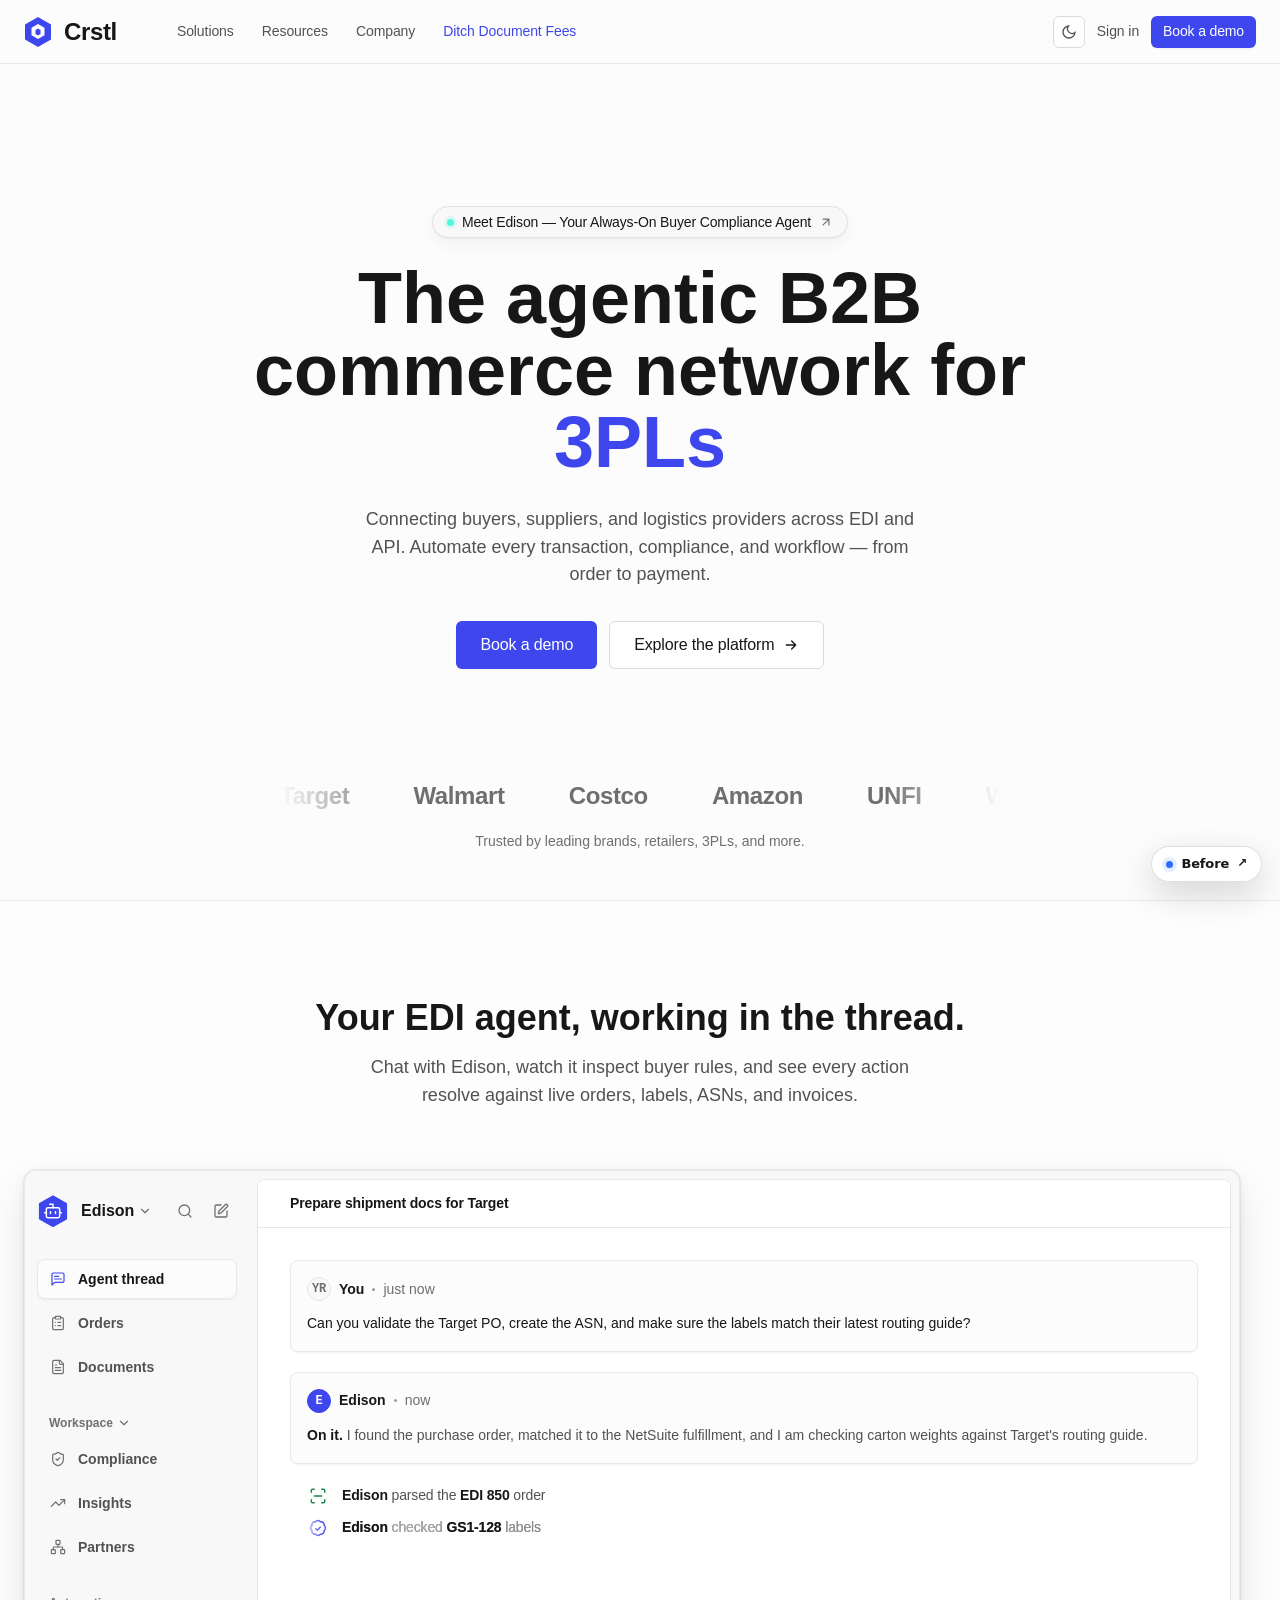
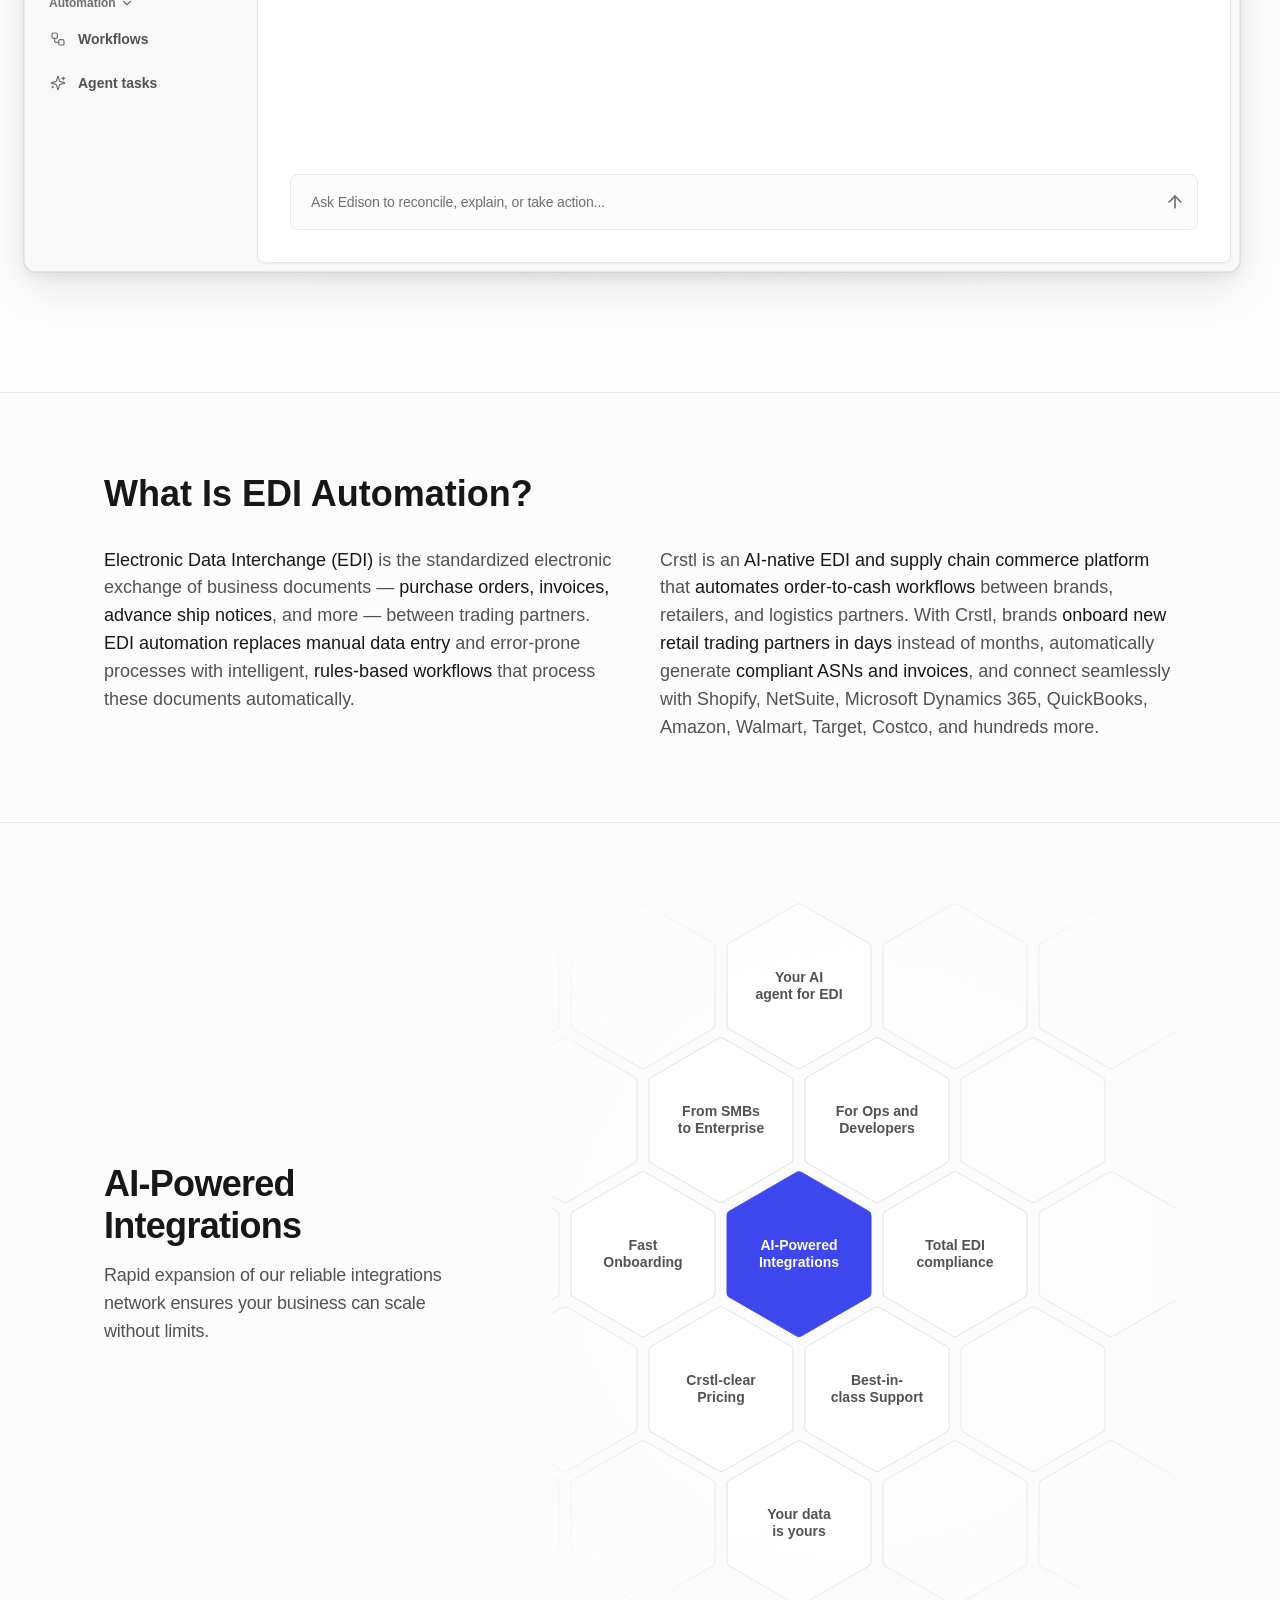
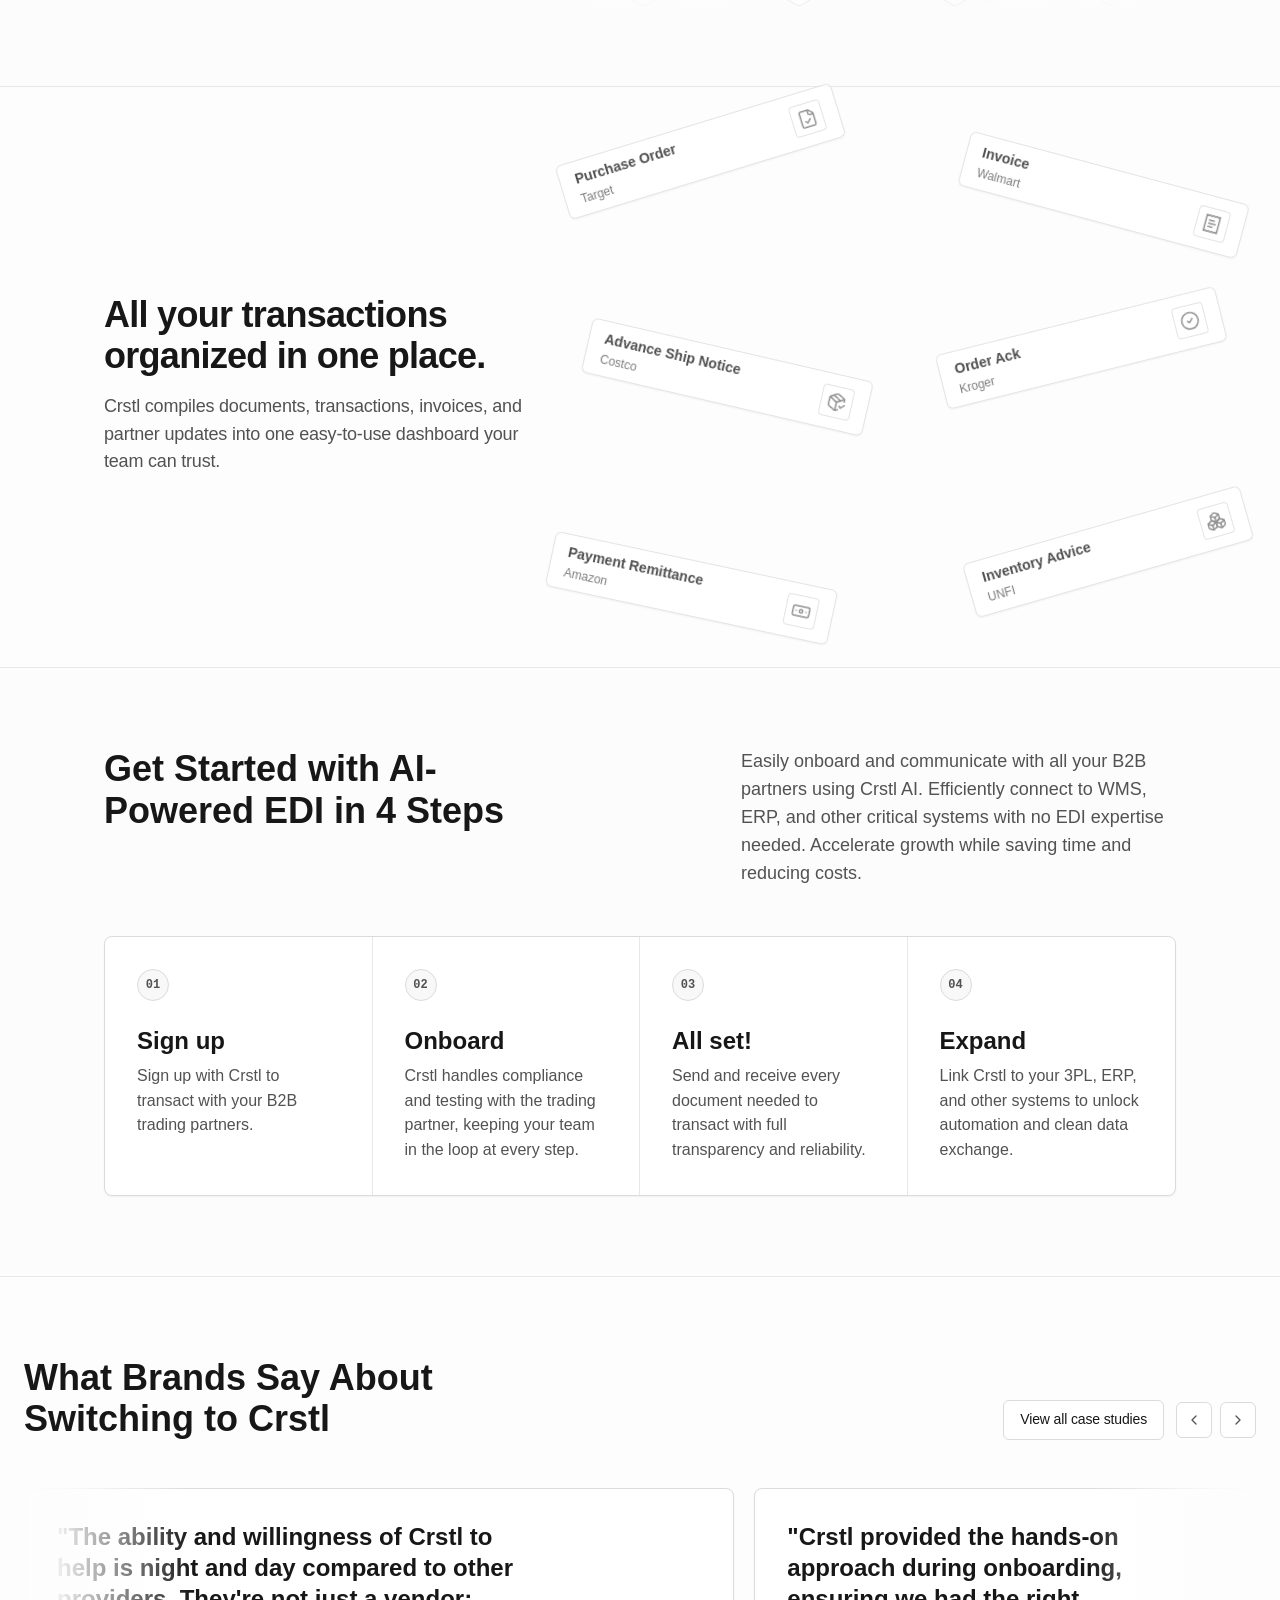
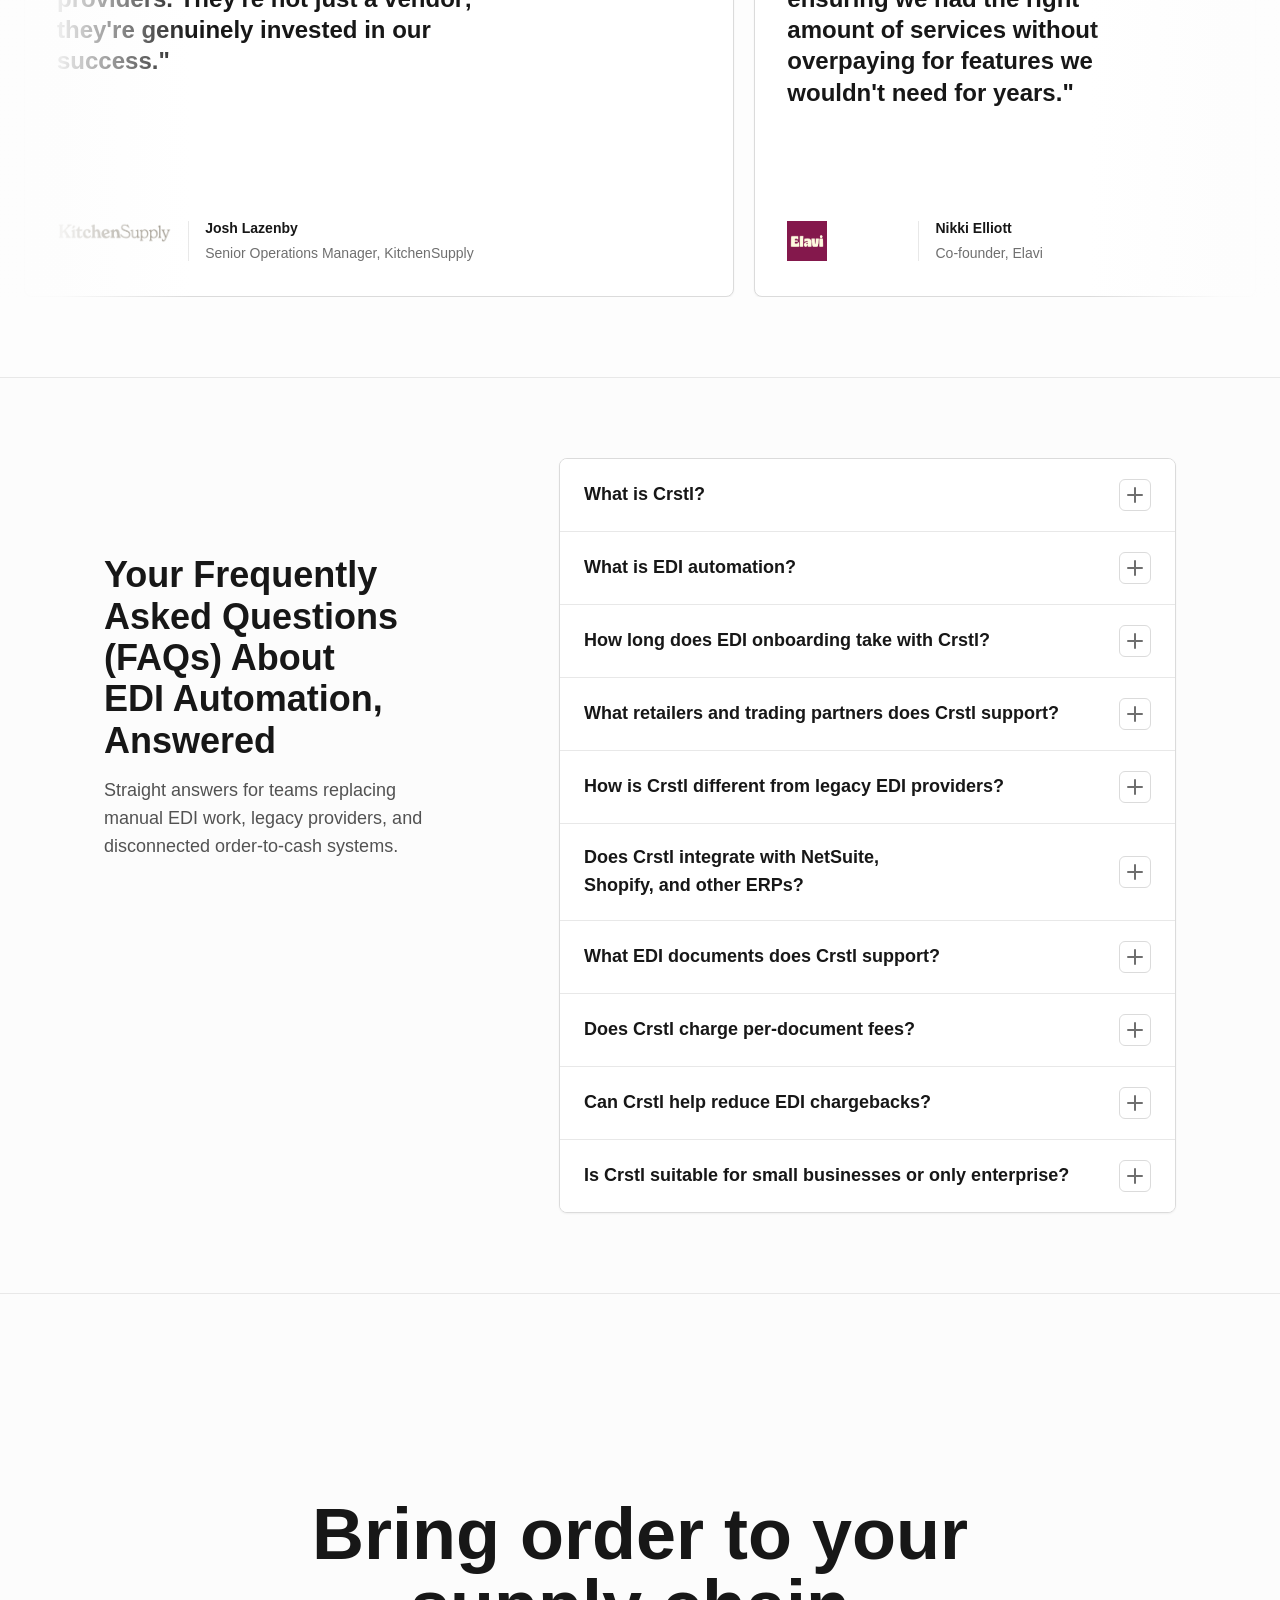
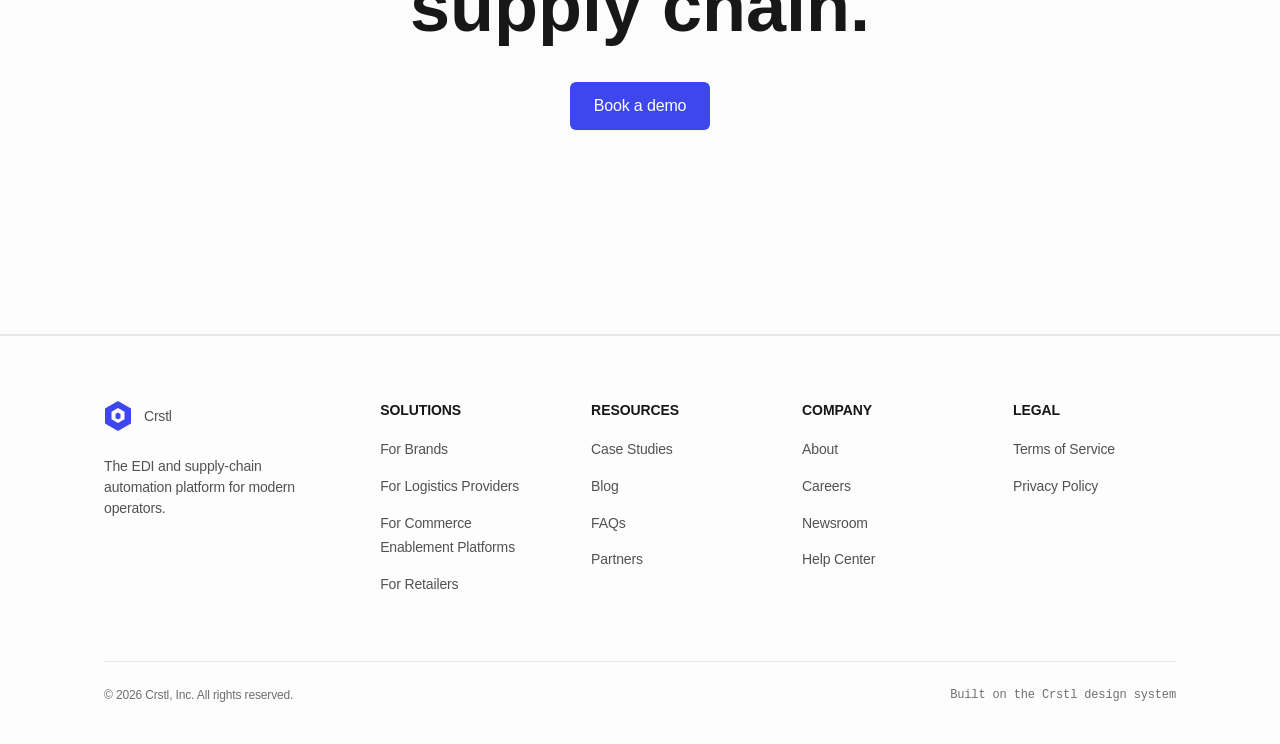
==== commit f4a921e0: "Add homepage comparison links" ====
--- a/index.html
+++ b/index.html
@@ -3731,5 +3731,71 @@
       items.forEach(i => io.observe(i));
     })();
   </script>
+  <style>
+    .crstl-compare-fab {
+      position: fixed;
+      right: 18px;
+      bottom: 18px;
+      z-index: 2147483000;
+      display: inline-flex;
+      align-items: center;
+      gap: 8px;
+      min-height: 36px;
+      padding: 0 14px;
+      border: 1px solid rgba(17, 24, 39, 0.14);
+      border-radius: 999px;
+      background: rgba(255, 255, 255, 0.92);
+      color: #171717;
+      font: 600 13px/1.1 Inter, ui-sans-serif, system-ui, -apple-system, BlinkMacSystemFont, "Segoe UI", sans-serif;
+      text-decoration: none;
+      box-shadow: 0 12px 34px rgba(0, 0, 0, 0.16);
+      -webkit-backdrop-filter: blur(14px);
+      backdrop-filter: blur(14px);
+      transition: transform 160ms ease, background-color 160ms ease, border-color 160ms ease;
+    }
+
+    .crstl-compare-fab::before {
+      content: "";
+      width: 7px;
+      height: 7px;
+      border-radius: 999px;
+      background: #2f6bff;
+      box-shadow: 0 0 0 4px rgba(47, 107, 255, 0.12);
+    }
+
+    .crstl-compare-fab::after {
+      content: "\2197";
+      font-size: 12px;
+      line-height: 1;
+      transform: translateY(-1px);
+    }
+
+    .crstl-compare-fab:hover {
+      transform: translateY(-1px);
+      border-color: rgba(47, 107, 255, 0.34);
+      background: rgba(255, 255, 255, 0.98);
+    }
+
+    .crstl-compare-fab:focus-visible {
+      outline: 2px solid #2f6bff;
+      outline-offset: 3px;
+    }
+
+    @media (max-width: 640px) {
+      .crstl-compare-fab {
+        right: 12px;
+        bottom: 12px;
+        min-height: 34px;
+        padding-inline: 12px;
+      }
+    }
+
+    @media (prefers-reduced-motion: reduce) {
+      .crstl-compare-fab {
+        transition: none;
+      }
+    }
+  </style>
+  <a class="crstl-compare-fab" href="./snapshots/crstl-ai-before-2026-06-02/" aria-label="View the before homepage">Before</a>
 </body>
 </html>
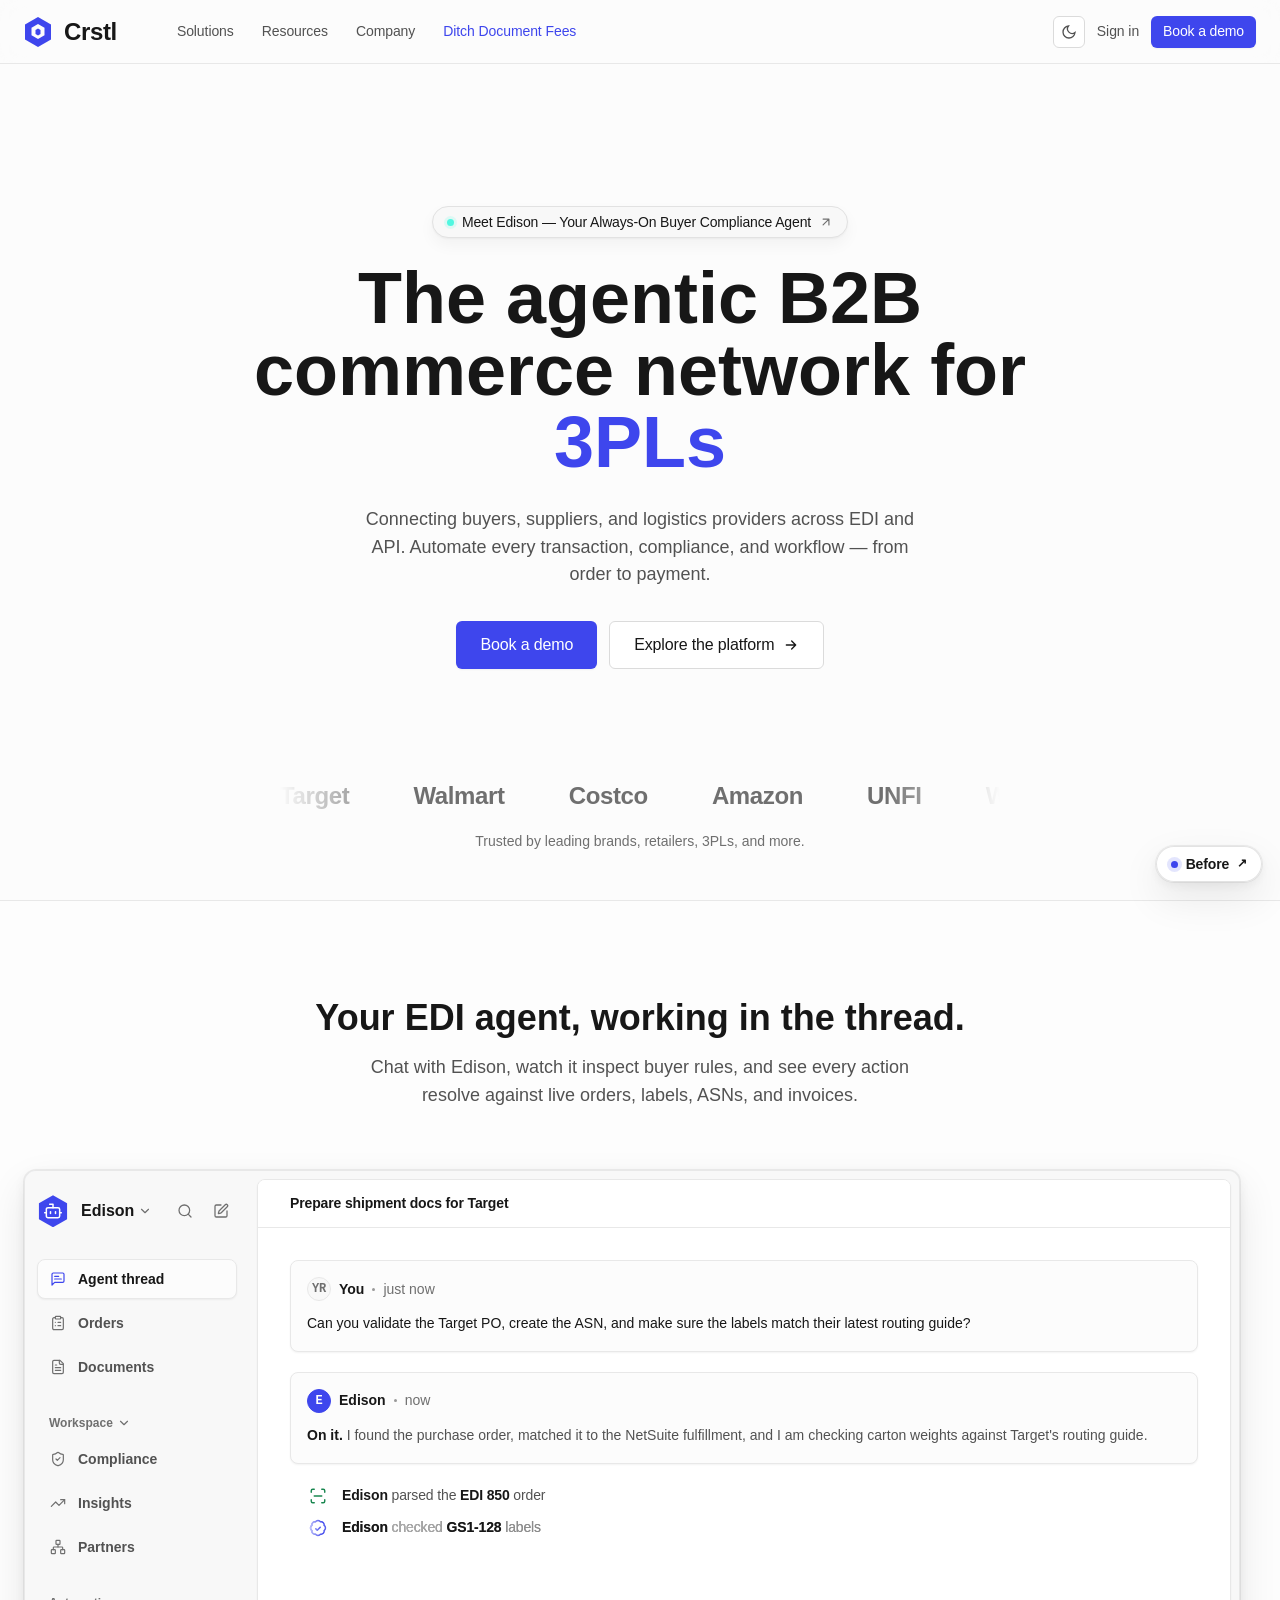
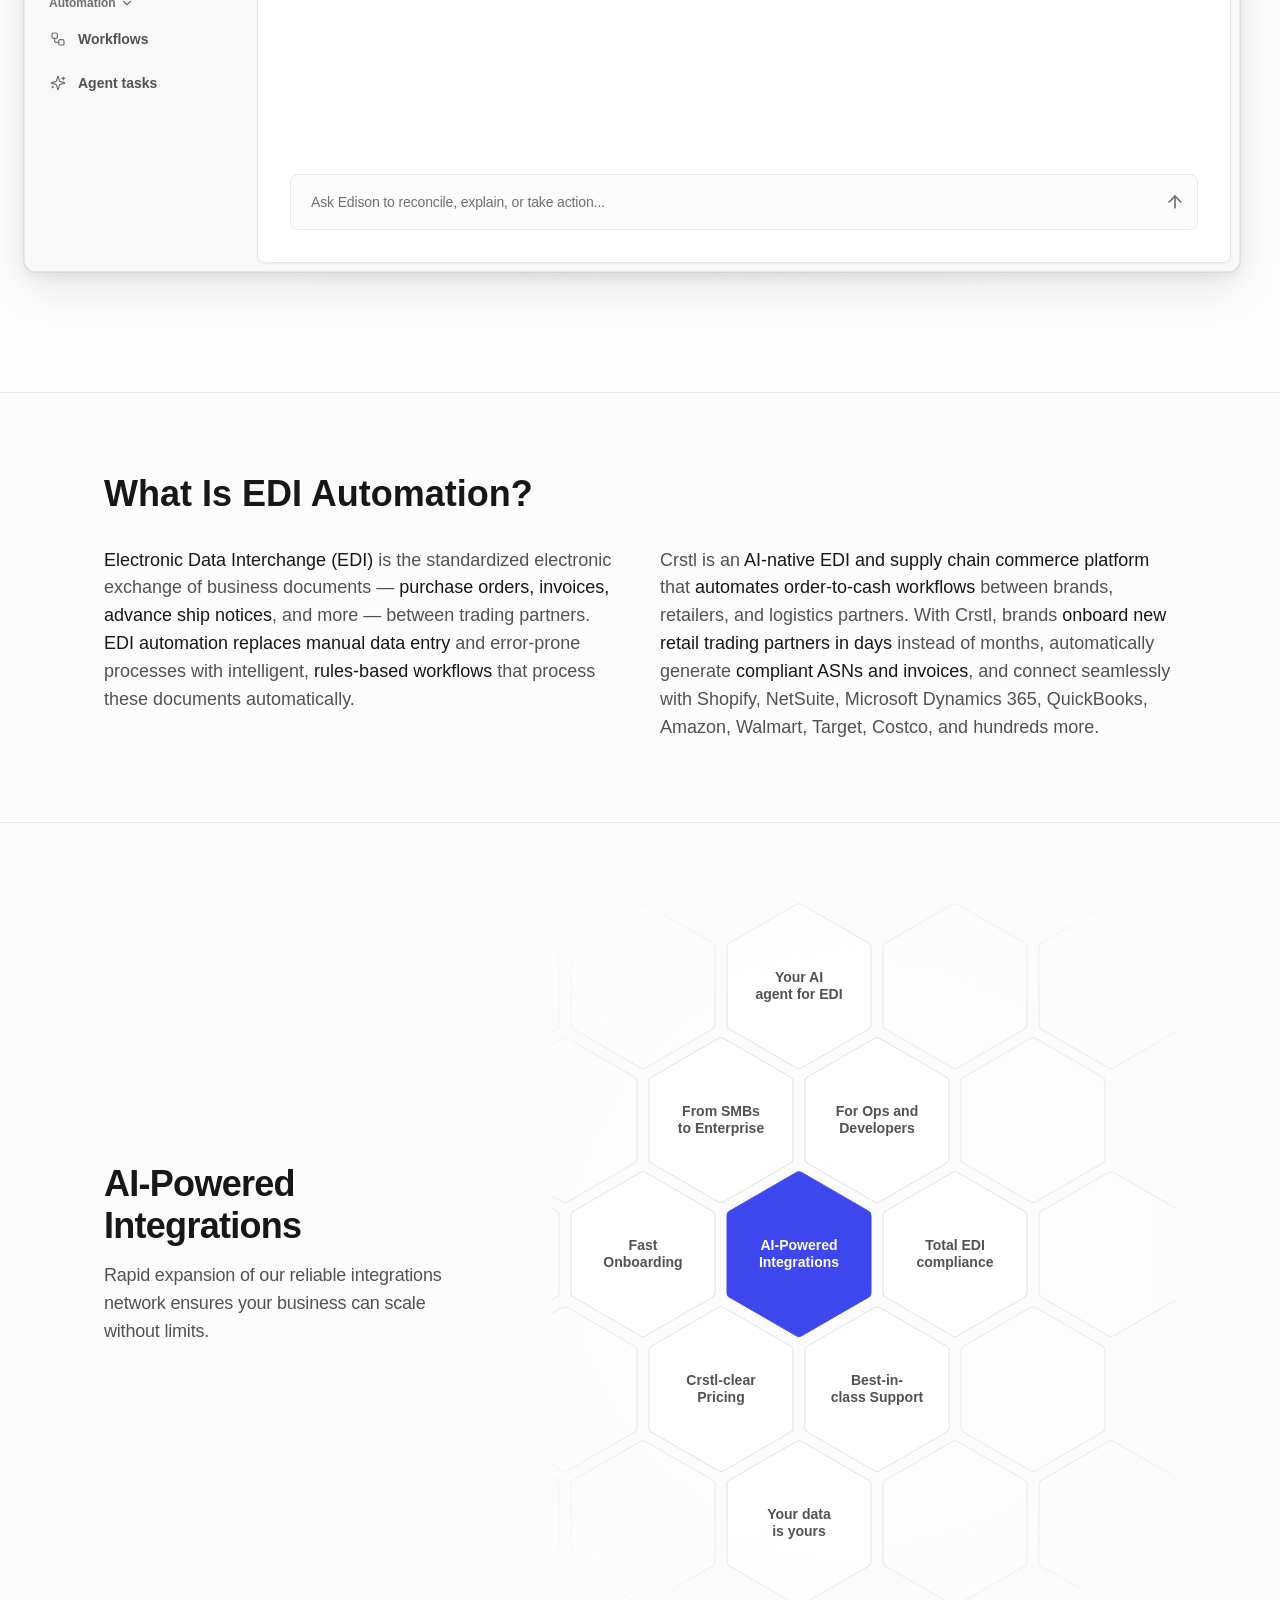
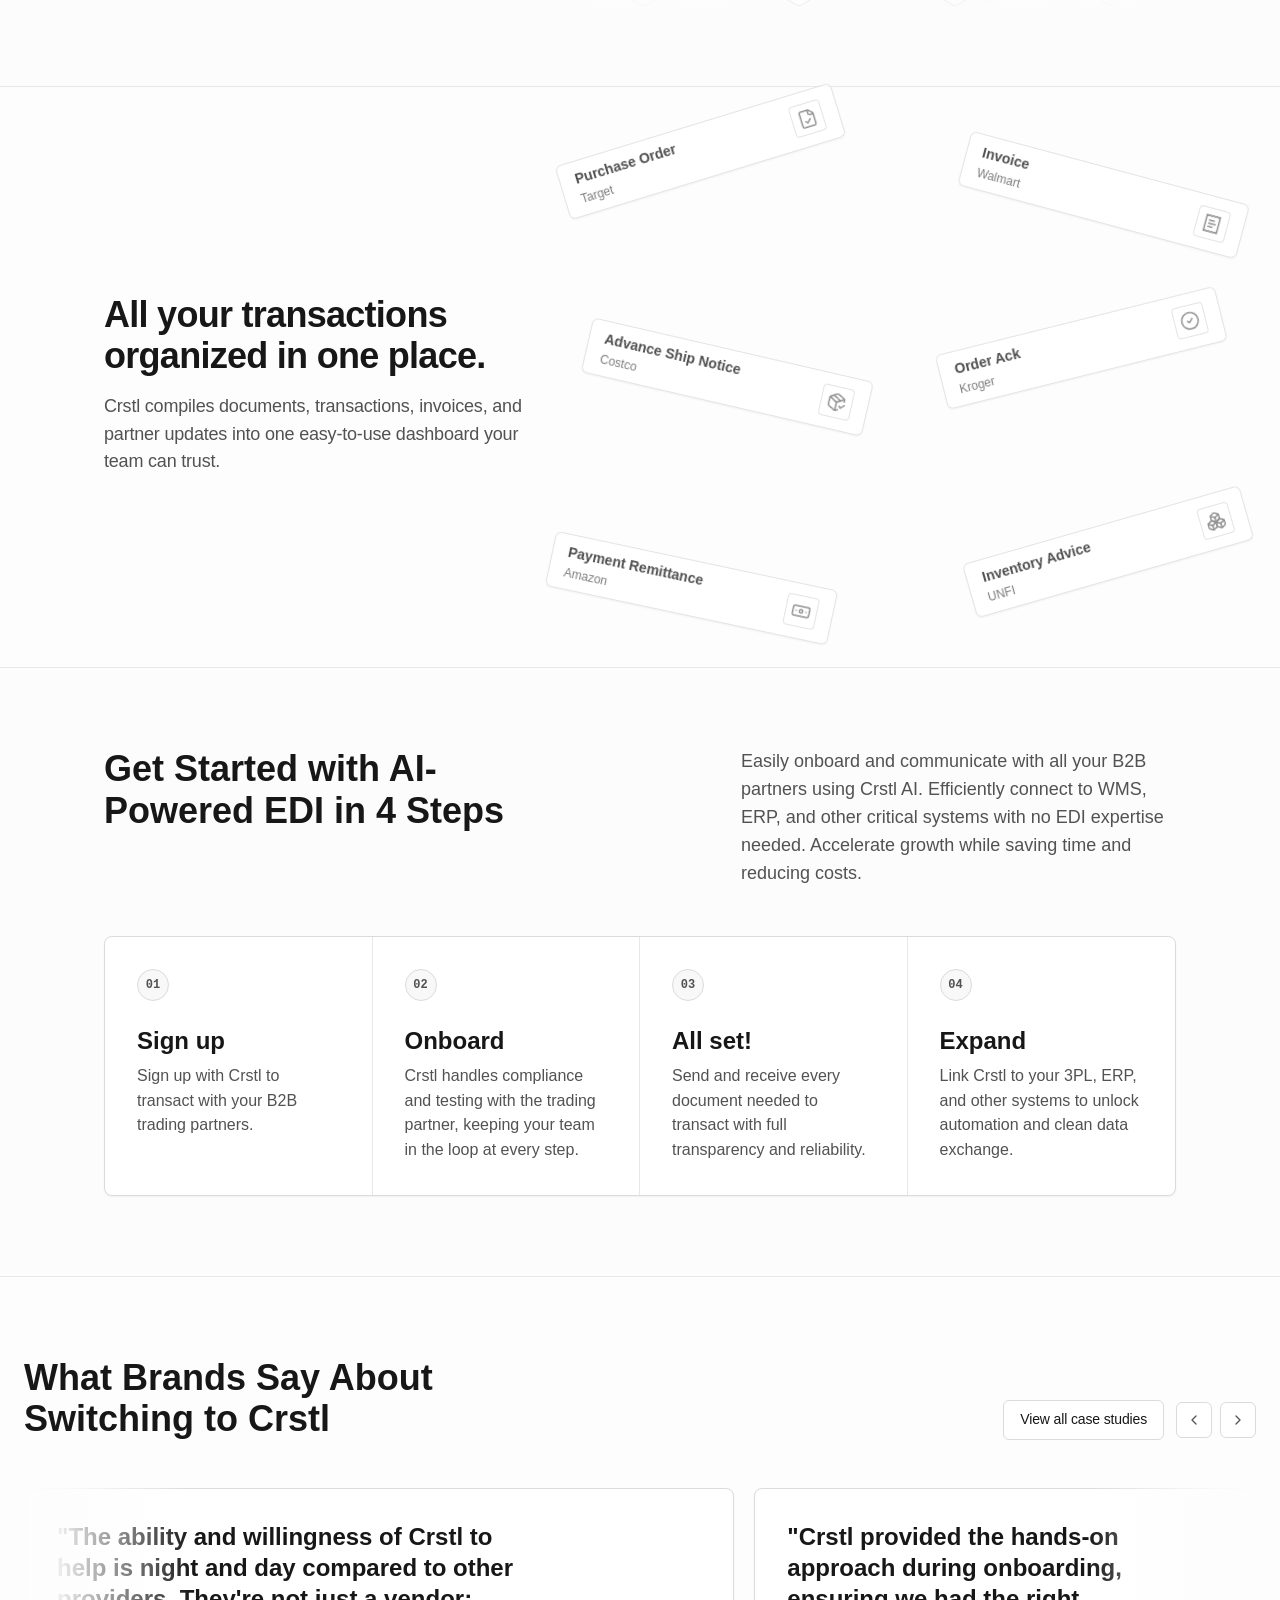
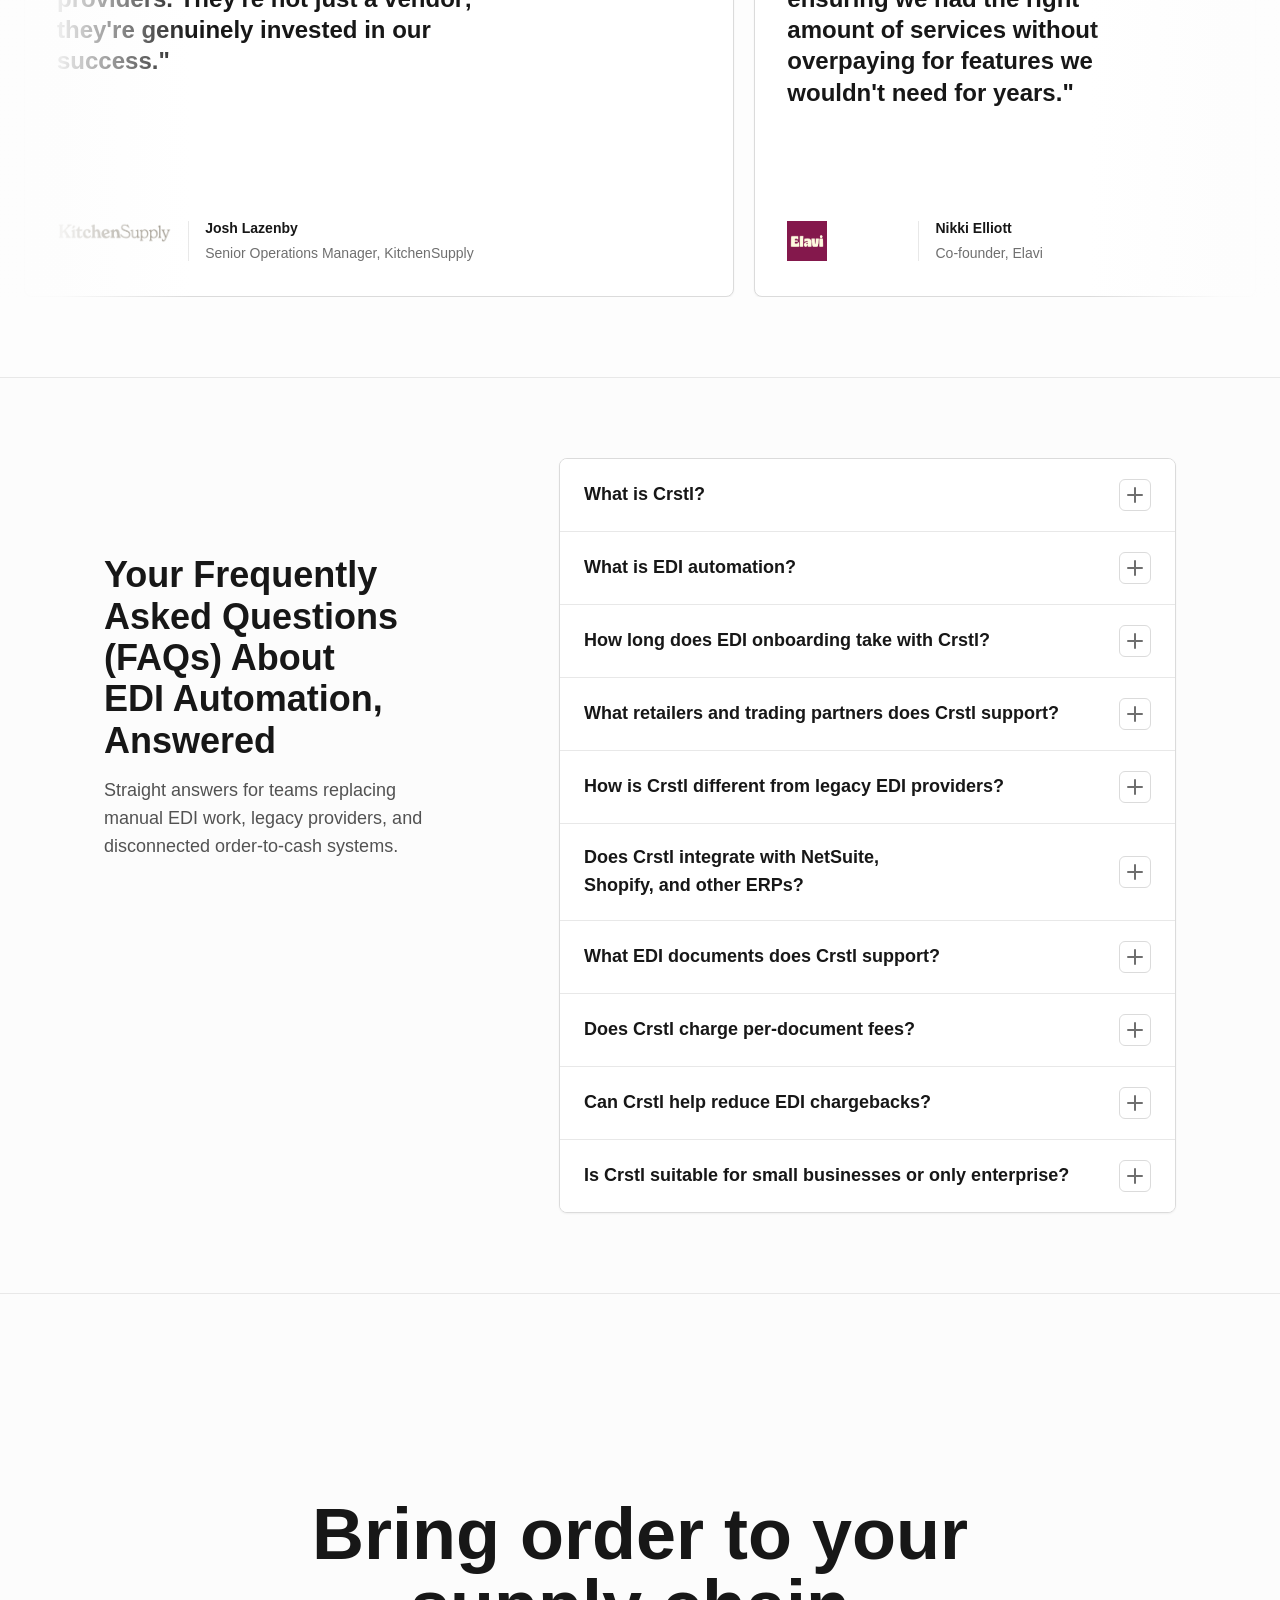
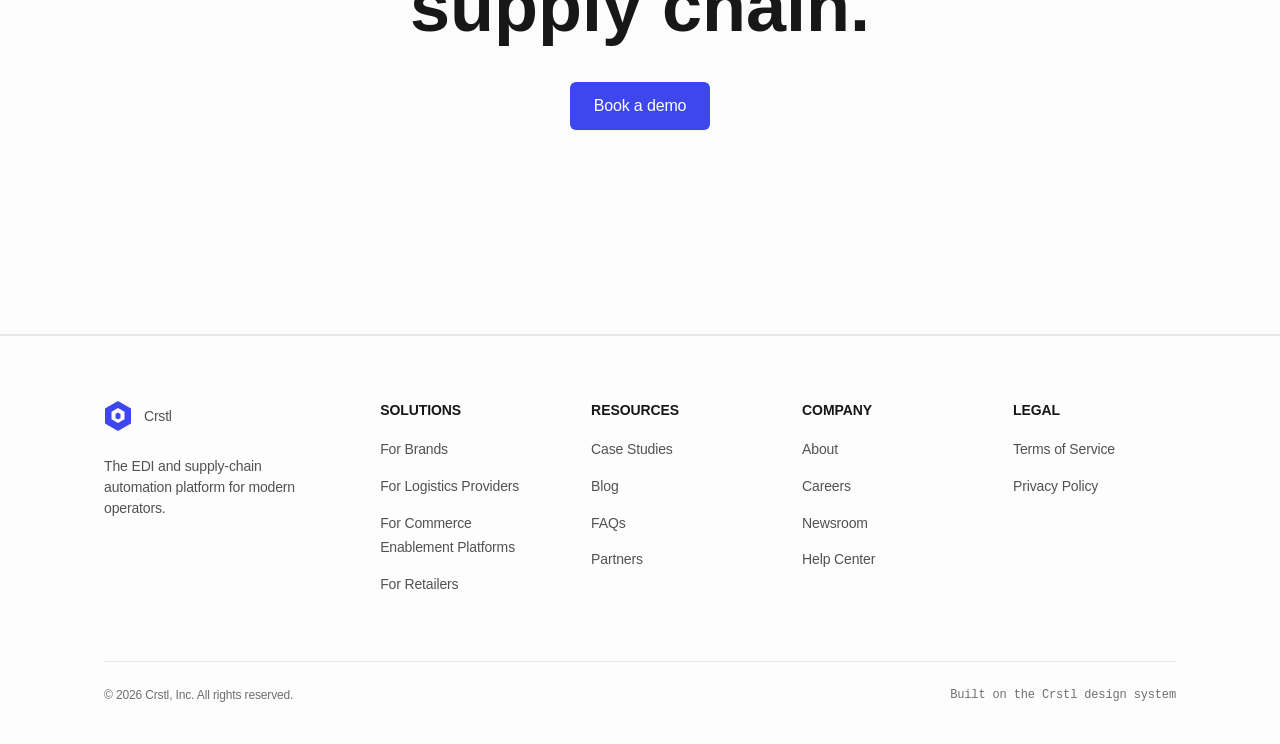
==== commit f311ecf2: "Use design tokens for compare button" ====
--- a/index.html
+++ b/index.html
@@ -3742,13 +3742,13 @@
       gap: 8px;
       min-height: 36px;
       padding: 0 14px;
-      border: 1px solid rgba(17, 24, 39, 0.14);
-      border-radius: 999px;
-      background: rgba(255, 255, 255, 0.92);
-      color: #171717;
-      font: 600 13px/1.1 Inter, ui-sans-serif, system-ui, -apple-system, BlinkMacSystemFont, "Segoe UI", sans-serif;
+      border: var(--borderwidth-sm) solid hsl(var(--border-default) / 0.78);
+      border-radius: var(--radius-pill);
+      background: hsl(var(--bg-overlay) / 0.92);
+      color: hsl(var(--text-primary));
+      font: var(--weight-semibold) var(--text-sm);
       text-decoration: none;
-      box-shadow: 0 12px 34px rgba(0, 0, 0, 0.16);
+      box-shadow: var(--shadow-float);
       -webkit-backdrop-filter: blur(14px);
       backdrop-filter: blur(14px);
       transition: transform 160ms ease, background-color 160ms ease, border-color 160ms ease;
@@ -3758,9 +3758,9 @@
       content: "";
       width: 7px;
       height: 7px;
-      border-radius: 999px;
-      background: #2f6bff;
-      box-shadow: 0 0 0 4px rgba(47, 107, 255, 0.12);
+      border-radius: var(--radius-pill);
+      background: hsl(var(--accent));
+      box-shadow: 0 0 0 4px hsl(var(--accent) / 0.14);
     }
 
     .crstl-compare-fab::after {
@@ -3772,13 +3772,13 @@
 
     .crstl-compare-fab:hover {
       transform: translateY(-1px);
-      border-color: rgba(47, 107, 255, 0.34);
-      background: rgba(255, 255, 255, 0.98);
+      border-color: hsl(var(--accent) / 0.42);
+      background: hsl(var(--bg-overlay) / 0.98);
     }
 
     .crstl-compare-fab:focus-visible {
-      outline: 2px solid #2f6bff;
-      outline-offset: 3px;
+      outline: var(--focus-ring-width) solid hsl(var(--focus-ring));
+      outline-offset: var(--focus-ring-offset);
     }
 
     @media (max-width: 640px) {
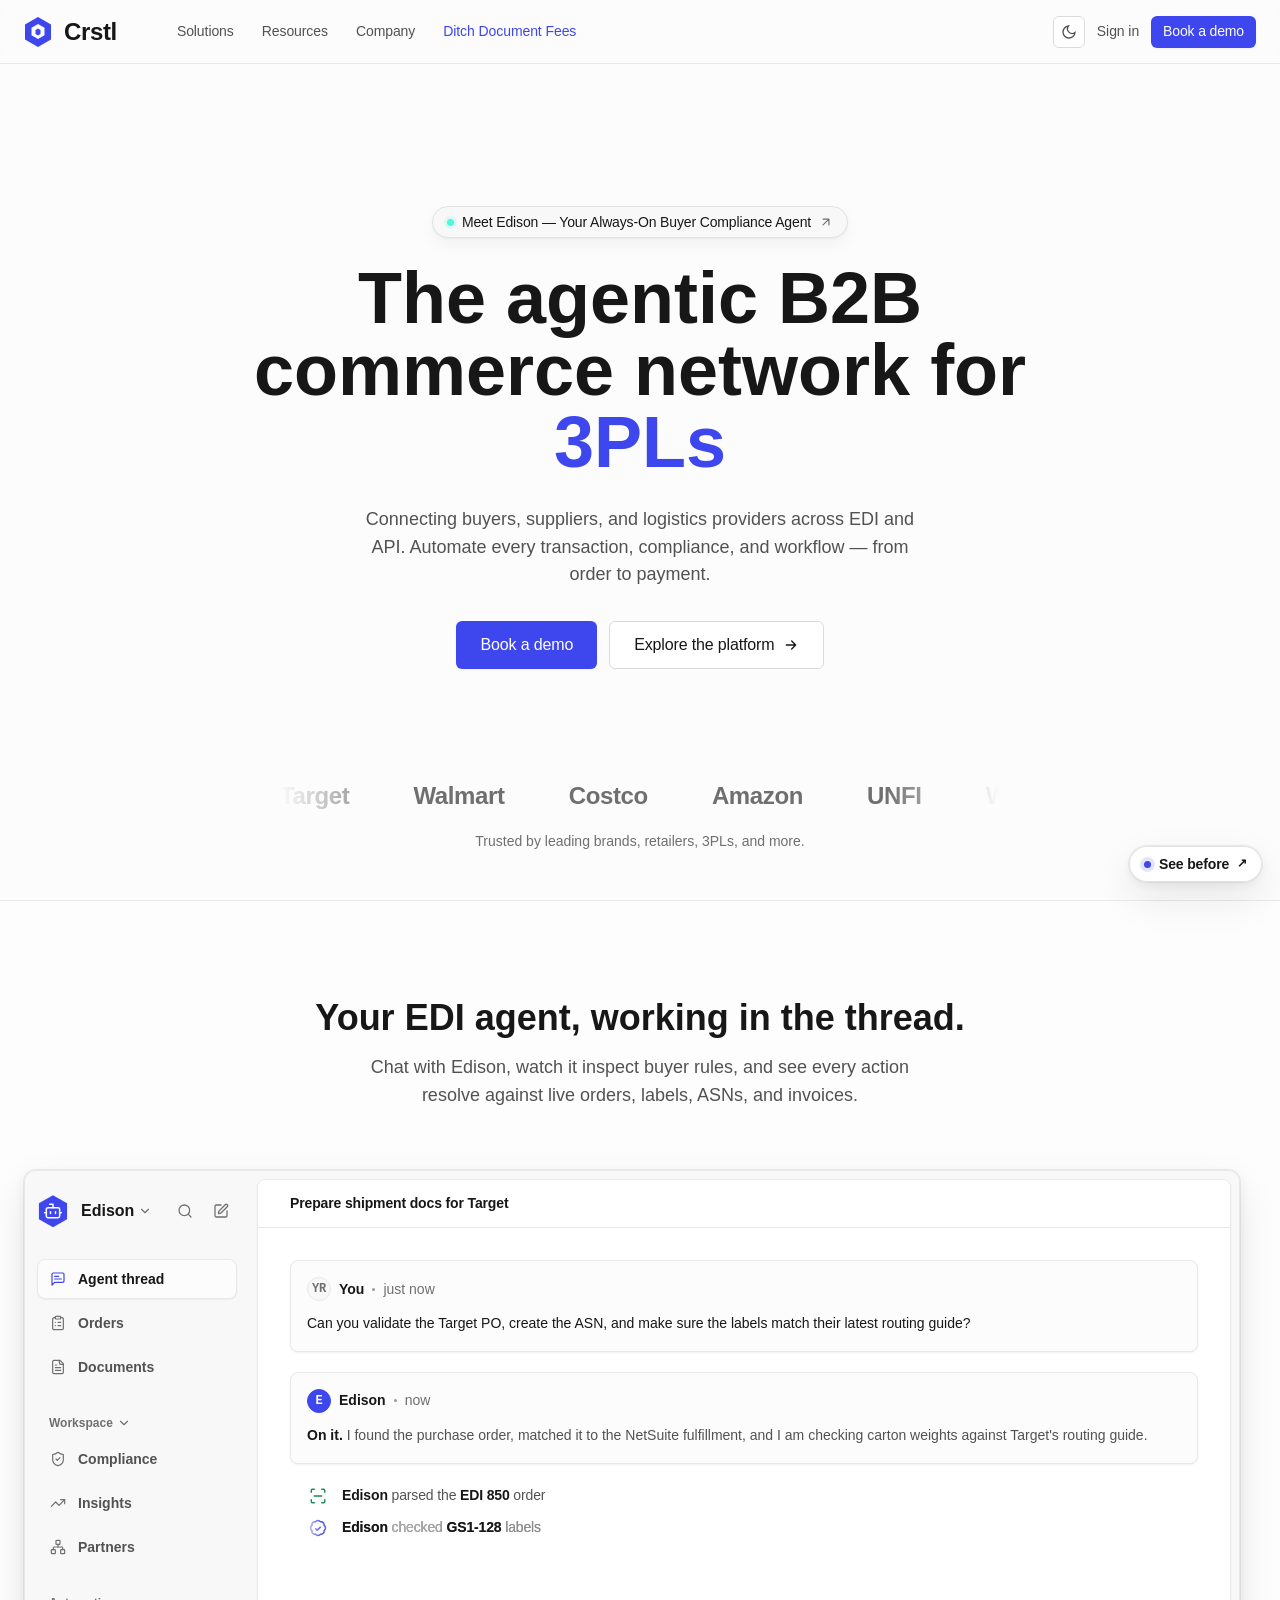
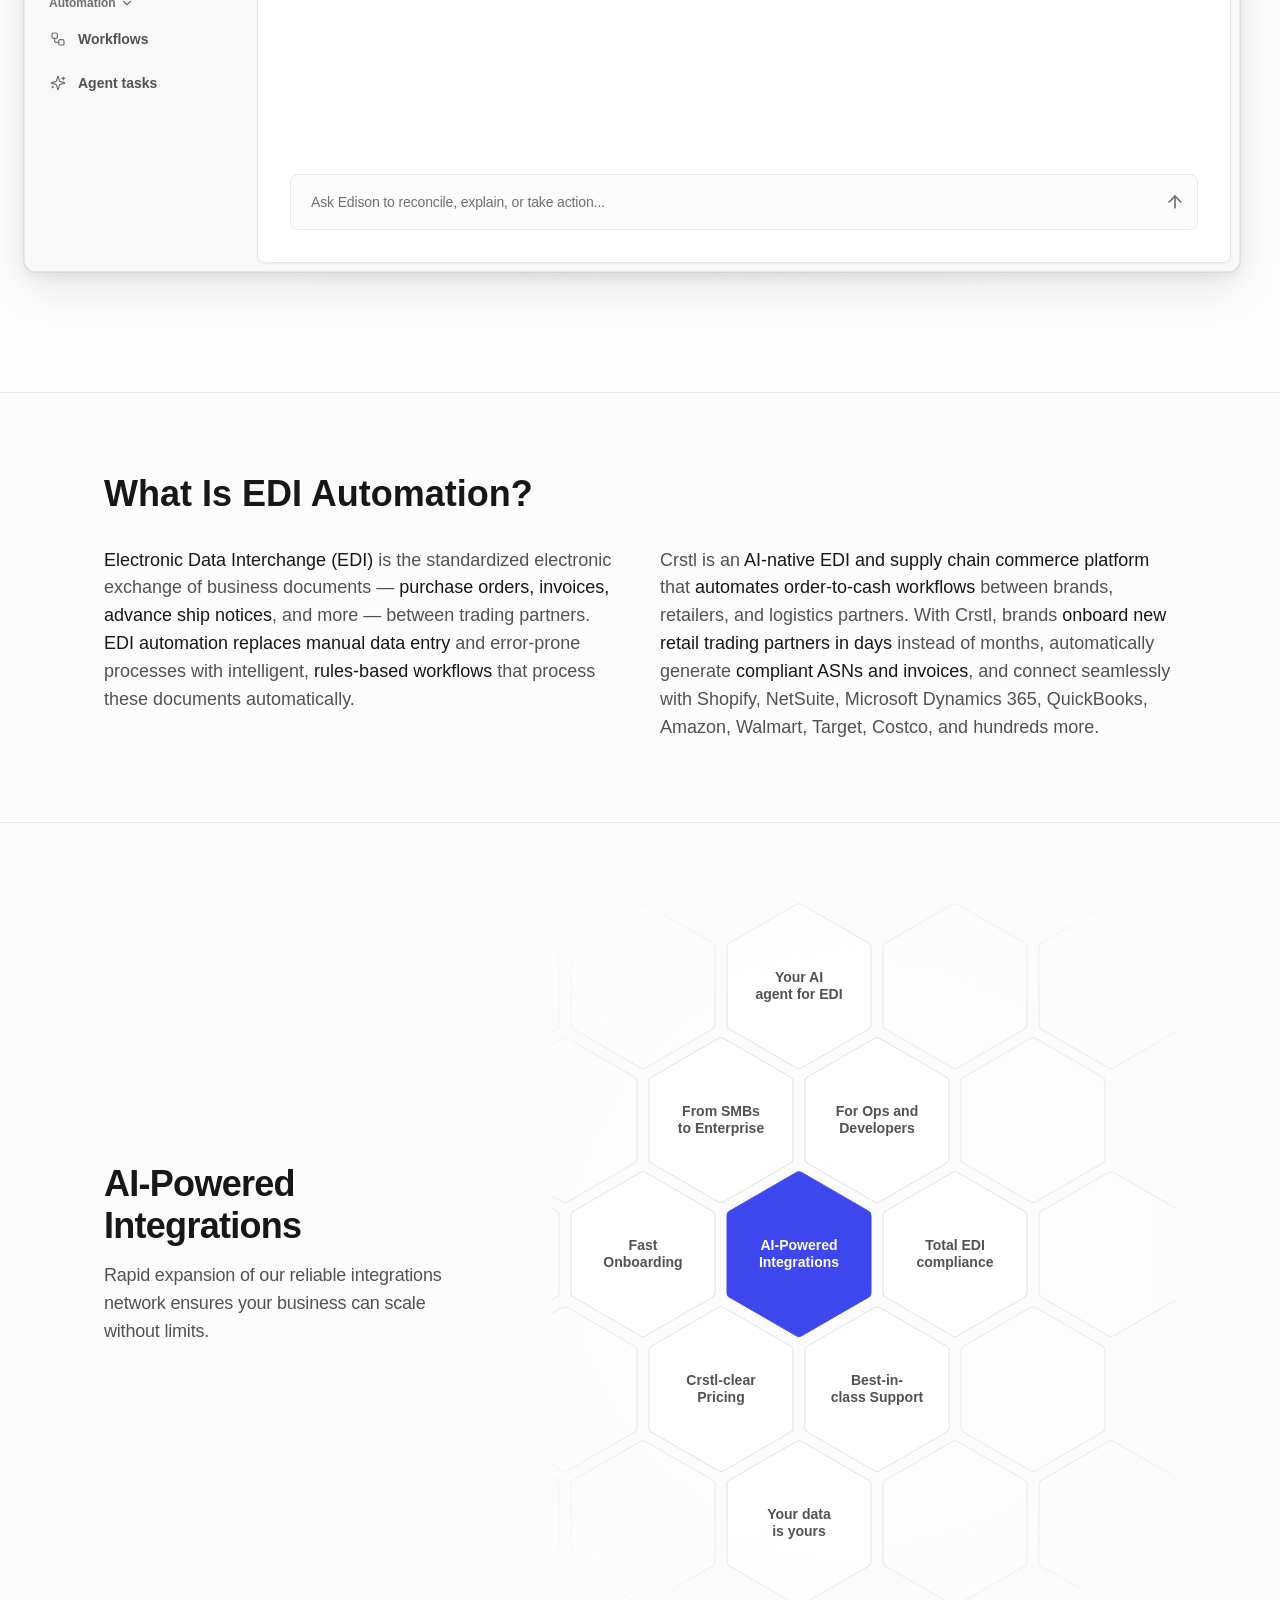
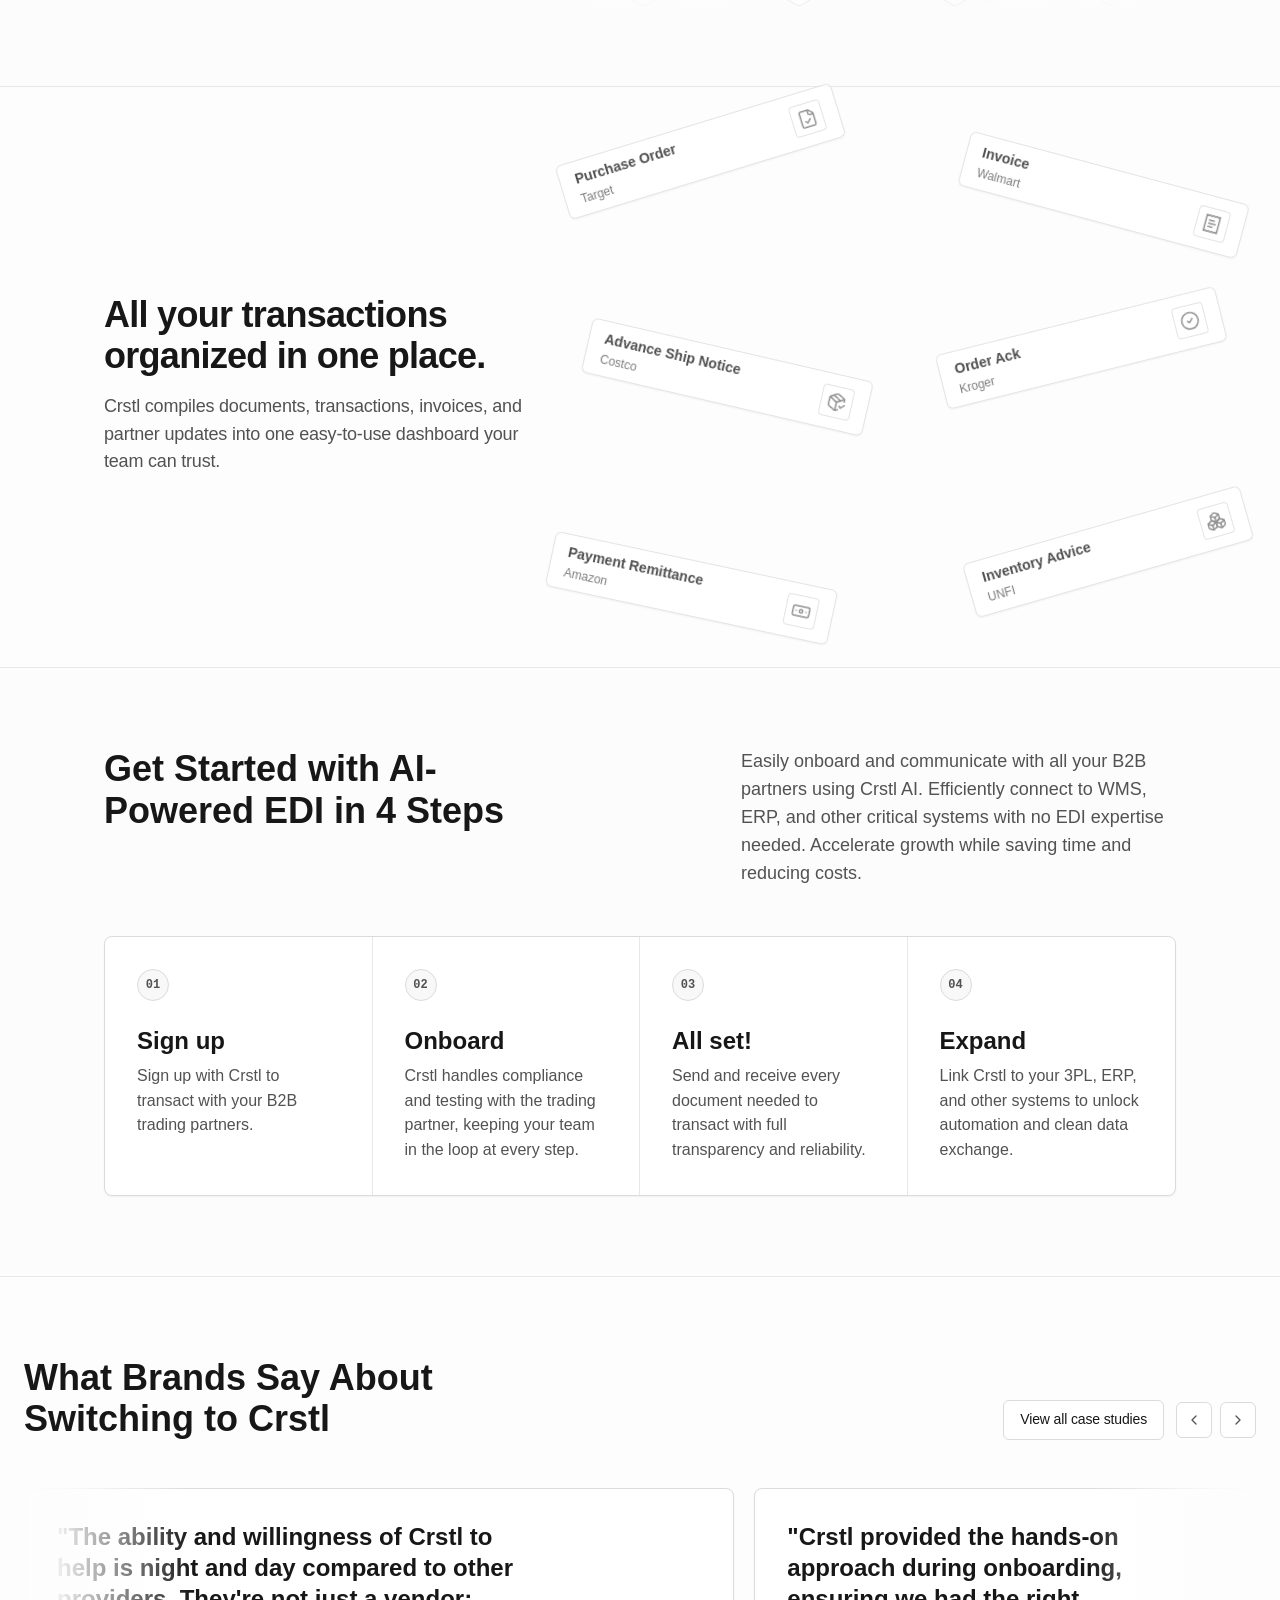
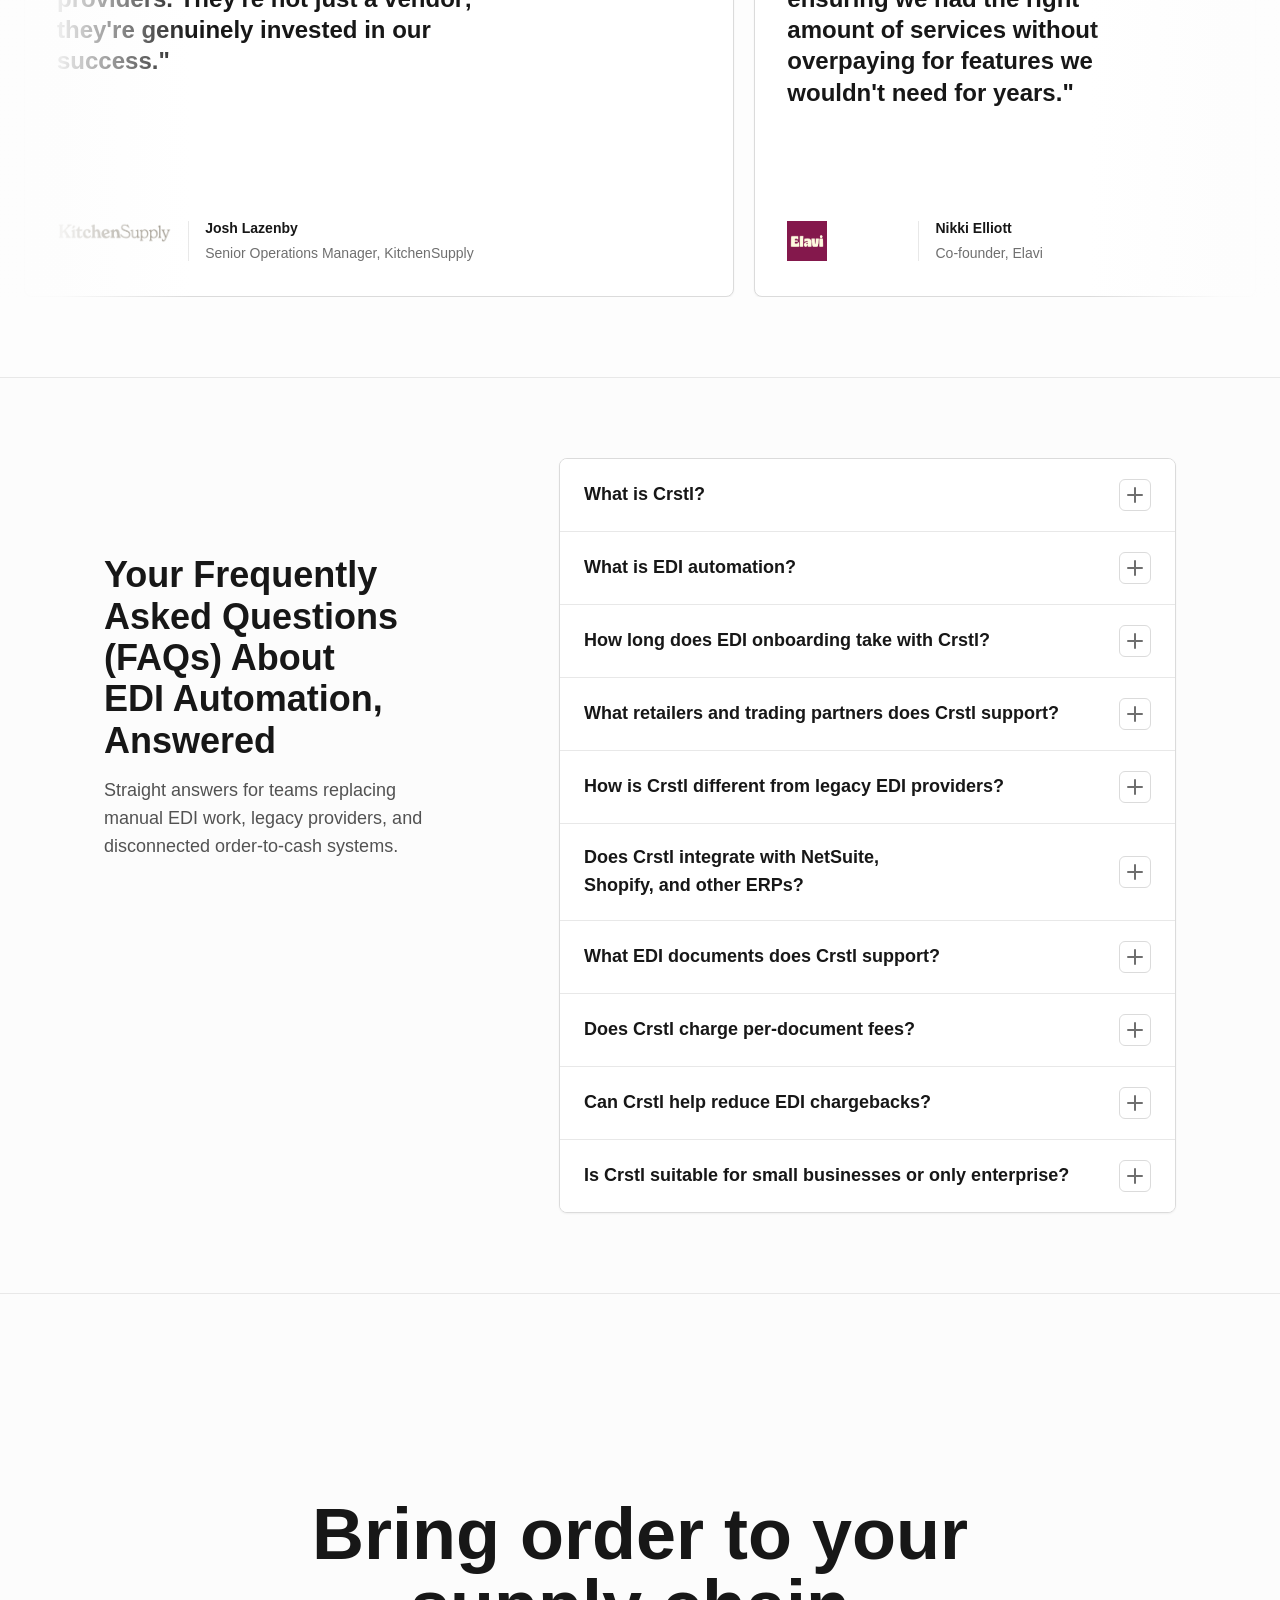
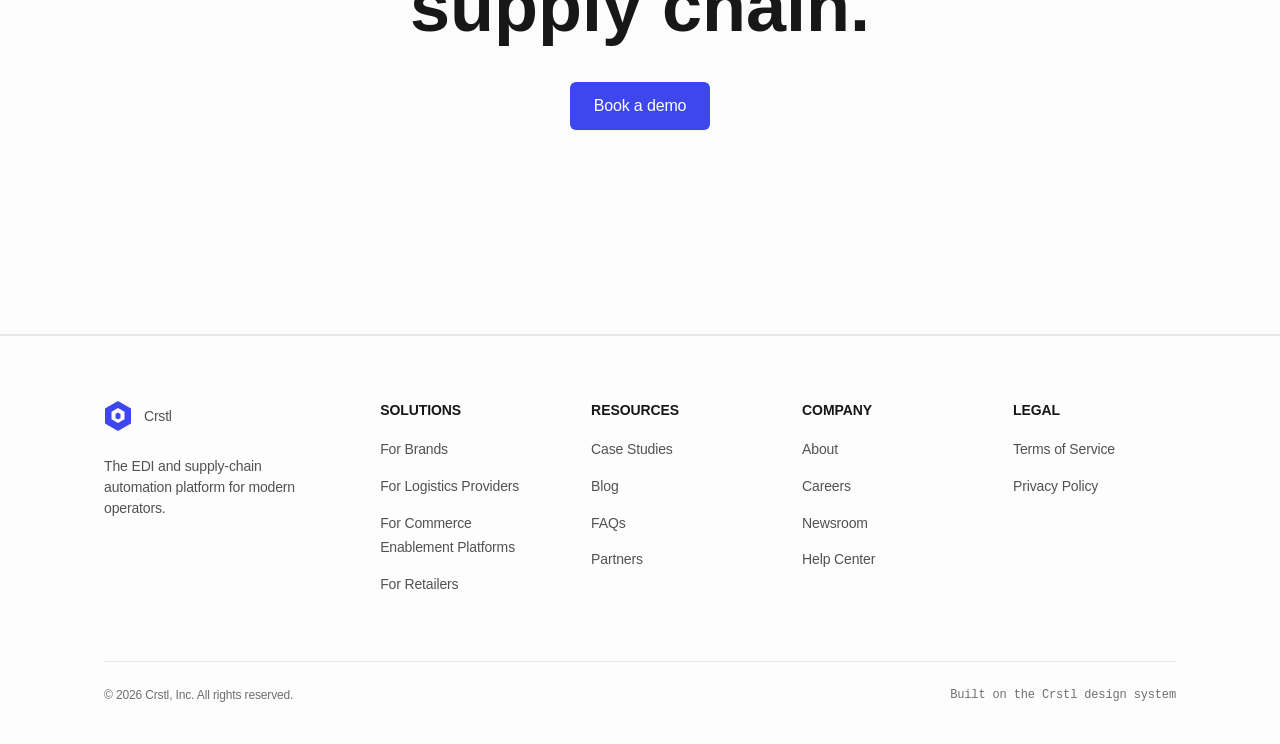
==== commit ec11eb1c: "Update comparison button labels" ====
--- a/index.html
+++ b/index.html
@@ -3796,6 +3796,6 @@
       }
     }
   </style>
-  <a class="crstl-compare-fab" href="./snapshots/crstl-ai-before-2026-06-02/" aria-label="View the before homepage">Before</a>
+  <a class="crstl-compare-fab" href="./snapshots/crstl-ai-before-2026-06-02/" aria-label="See before homepage">See before</a>
 </body>
 </html>
